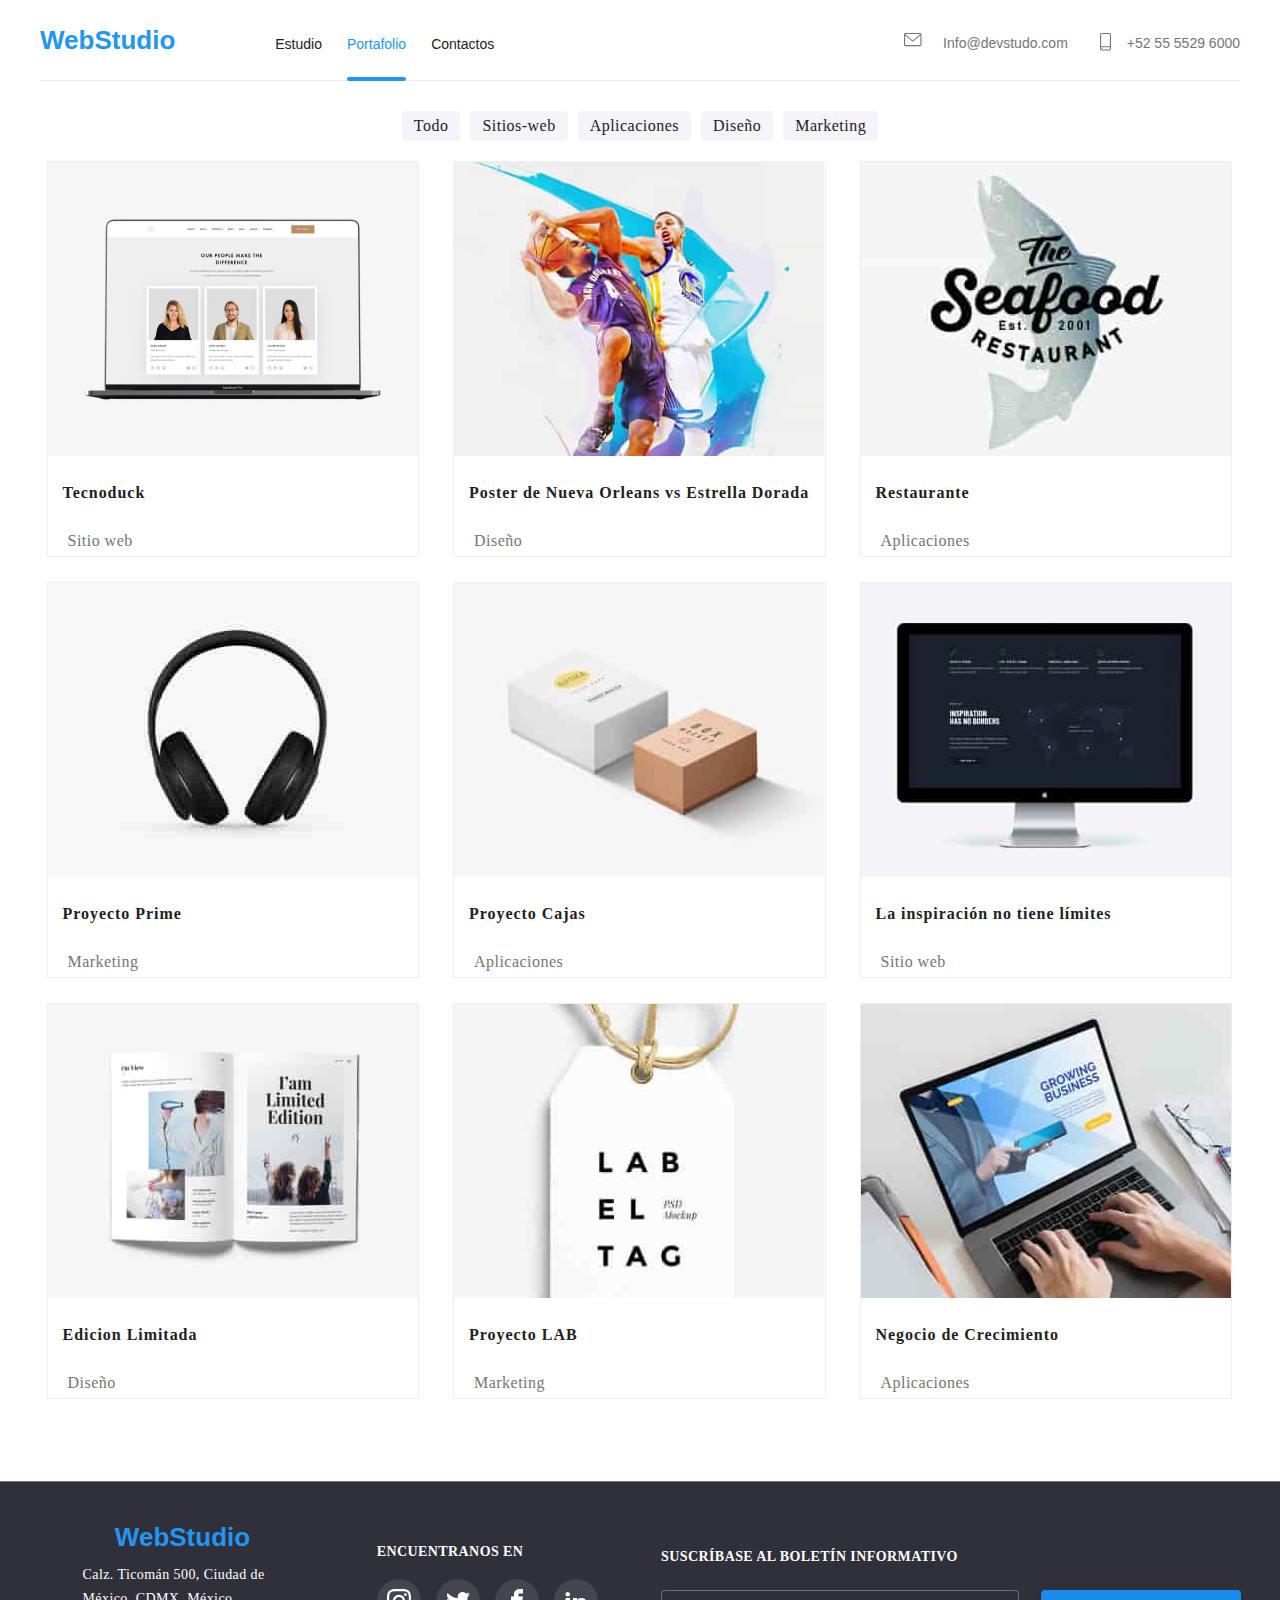
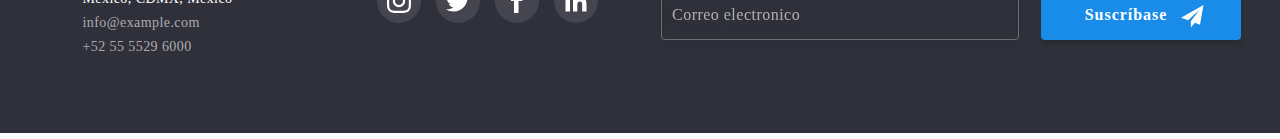
==== Portafolio.html @ 853bb9f4 "Bem- D" ====
<!DOCTYPE html>
<html lang="en">

<head>
    <meta charset="UTF-8">
    <meta http-equiv="X-UA-Compatible" content="IE=edge">
    <title>Luis Nava's project.💤</title>
    <meta name="viewport" content="width=device-width, initial-scale=1.0">

    <!-- APARTIR DE AQUI VAN LOS LINKS DE ENLACE  -->

    <link rel="icon" type="image/png" href="./images/Logo.jpg">
    <link rel="stylesheet" href="./css/style.css">
    <link rel="stylesheet" href="./css/style2.css">
    <link rel="stylesheet" href="./css/style3.css">
    <link rel="import" href="./index.html">
    <link rel="stylesheet" href="./https://cdn.jsdelivr.net/npm/modern-normalize@1.1.0/modern-normalize.min.css">

</head>

<body>

                    <!-- ENCABEZADO -->

<header>

                    <!-- LINK WEBSTUDIO -->

    <section class="Hero">

        <div class="Hero__Header-Container">

            <nav class="Hero__Nav-container">

                <a class="Hero__Web-Studio" href="#">
                    WebStudio
                </a>

                <!-- ENCABEZADO DE LAS LISTAS -->

                <ul class="Hero__list-nav">

                    <li>

                        <a class="Hero__Estudio-2" href="./index.html" rel="noreferrer noopener">
                            Estudio
                        </a>

                    </li>

                    <li>

                        <a class="Hero__Portafolio-2" href="./Portafolio.html" rel="noreferrer noopener">
                            Portafolio
                        </a>

                    </li>

                    <!-- LINK CONTACTOS -->

                    <li>

                        <a class="Hero__Contactos" href="¿?" rel="noreferrer noopener">
                            Contactos
                        </a>

                    </li>

                </ul>

            </nav>

            <ul class="Hero__contacts-nav">
            <li class="Hero__mail-icon">
                <div class="Hero__mail-container">
                <a class="Hero__mail1" href="mailto:Info@devstudo.com">
                    <svg class="Hero__icon">
                    <use href="./images/IMAGES-PAGE-1/svg-page/all-svg.svg#correo"></use>
                    </svg>
                    Info@devstudo.com
                </a>
                </div>
            </li>
            <li class="Hero__telf-icon">
                <div class="Hero__telf-container">
                <a class="Hero__telf" href="tel:+525555296000">
                    <svg class="Hero__icon">
                    <use href="./images/IMAGES-PAGE-1/svg-page/all-svg.svg#telefono"></use>
                    </svg>
                    +52 55 5529 6000
                </a>
                </div>
            </li>
            </ul>

        </div>

    </section>

</header>
    
        <!-- FUNCION DE Buttons__botonES EN LA PAG  -->
            
<main>

    <section class="contenedor-all-main">

        <section class="Buttons">

        <div class="container">

                <ul>

                    <li class="Buttons__boton">
        
                    <button type="button">Todo</button>
        
                    </li>
            
                    <li class="Buttons__boton">
        
                    <button type="button">Sitios-web</button>
        
                    </li>
        
                    <li class="Buttons__boton">
        
                    <button type="button">Aplicaciones</button>
        
                    </li>
        
                    <li class="Buttons__boton">  
        
                    <button type="button">Diseño</button>
        
                    </li>
        
                    <li class="Buttons__boton">
        
                    <button type="button">Marketing</button>

                    </li>

                </ul>

        </div>
            
        </section>

            <!-- IMAGENES CON SU TITULO Y DESCRIPCION -->

        <section class="Cards">

            <div class="contenedor">

                <ul class="Cards__img-2">

                    <li>
                <div class="Cards__overlay">
                    
                    <img src="./images/IMAGES-PAGE-2/pantalla1.jpg" alt="Preparación de nuestro sitio web" width="370" height="294">
                    
                    <p class="Cards__overlay-txt">
                        Tecnoduck es una plataforma de distribución de coronavirus de última generación. Las compañías usan esta plataforma para el espionaje digital y los ataques a los servidores seguros de la competencia.
                    </p>
                </div>


                    </li>

                    <li>

            <div class="Cards__texto-imagen">

                    <h2>Tecnoduck</h2>

                    <p>Sitio web</p>

            </div>

                    </li>

                </ul>

            </div>

            <div class="contenedor">

                <ul class="Cards__img-2">

                    <li>
                
                <div class="Cards__overlay">
                    
                    <img src="images/IMAGES-PAGE-2/pantalla2.jpg" alt="Poster N.O" width="370" height="294">
                            
                    <p class="Cards__overlay-txt">
                        Tecnoduck es una plataforma de distribución de coronavirus de última generación. Las compañías usan esta plataforma para el espionaje digital y los ataques a los servidores seguros de la competencia.
                    </p>

                    </div>

                    </li>

                    <li>

            <div class="Cards__texto-imagen">

                    <h2>Poster de Nueva Orleans vs Estrella Dorada</h2>

                    <p>Diseño</p>

            </div>

                    </li>

                </ul>

            </div>

            <div class="contenedor">
                
                <ul class="Cards__img-2">

                    <li>

                <div class="Cards__overlay">
                    
                    <img src="images/IMAGES-PAGE-2/pantalla3.jpg" alt="Restaurante" width="370" height="294">
                            
                    <p class="Cards__overlay-txt">
                        Tecnoduck es una plataforma de distribución de coronavirus de última generación. Las compañías usan esta plataforma para el espionaje digital y los ataques a los servidores seguros de la competencia.
                    </p>

                    </div>

                    </li>

                    <li>

            <div class="Cards__texto-imagen">

                    <h2>Restaurante</h2>

                    <p>Aplicaciones</p>

            </div>

                    </li>

                </ul>

            </div>

            <div class="contenedor">

                <ul class="Cards__img-2">

                    <li>

                <div class="Cards__overlay">
                    
                    <img src="images/IMAGES-PAGE-2/pantalla4.jpg" alt="Proyecto Prime" width="370" height="294">

                            
                    <p class="Cards__overlay-txt">
                        Tecnoduck es una plataforma de distribución de coronavirus de última generación. Las compañías usan esta plataforma para el espionaje digital y los ataques a los servidores seguros de la competencia.
                    </p>

                    </div>

                    </li>

                    <li>

            <div class="Cards__texto-imagen">

                    <h2 class="ProyectPrime">Proyecto Prime</h2>

                    <p class="Marketing-Text">Marketing</p>

            </div>

                    </li>

                </ul>

            </div>

            <div class="contenedor">

                <ul class="Cards__img-2">

                    <li>

                <div class="Cards__overlay">
                    
                    <img src="images/IMAGES-PAGE-2/pantalla5.jpg" alt="Proyecto Cajas" width="370" height="294">

                            
                    <p class="Cards__overlay-txt">
                        Tecnoduck es una plataforma de distribución de coronavirus de última generación. Las compañías usan esta plataforma para el espionaje digital y los ataques a los servidores seguros de la competencia.
                    </p>

                    </div>

                    </li>

                    <li>

            <div class="Cards__texto-imagen">

                    <h2 class="ProyectoCajas">Proyecto Cajas</h2>

                    <p class="Apps-text2">Aplicaciones</p>

            </div>

                    </li>

                </ul>

            </div>

            <div class="contenedor">

                <ul class="Cards__img-2">

                    <li>

                <div class="Cards__overlay">
                    
                    <img src="images/IMAGES-PAGE-2/pantalla6.jpg" alt="La inspiración no tiene límites" width="370" height="294">

                            
                    <p class="Cards__overlay-txt">
                        Tecnoduck es una plataforma de distribución de coronavirus de última generación. Las compañías usan esta plataforma para el espionaje digital y los ataques a los servidores seguros de la competencia.
                    </p>

                    </div>

                    </li>

                    <li>

            <div class="Cards__texto-imagen">

                    <h2 class="inspi-text">La inspiración no tiene límites</h2>

                    <p class="Sitios-Text">Sitio web</p>

            </div>
                    </li>

                </ul>

            </div>

            <div class="contenedor">
                <ul class="Cards__img-2">
                    <li>
                        <div class="Cards__overlay">
                            <img src="images/IMAGES-PAGE-2/pantalla7.jpg" alt="Edicion Limitada" width="370" height="294">
                            <p class="Cards__overlay-txt">
                                Tecnoduck es una plataforma de distribución de coronavirus de última generación. Las compañías usan esta plataforma para el espionaje digital y los ataques a los servidores seguros de la competencia.
                            </p>
                        </div>
                        <div class="Cards__texto-imagen">
                            <h2 class="EdicionLi">Edicion Limitada</h2>
                            <p class="Diseño-Text">Diseño</p>
                        </div>
                    </li>
                </ul>
            </div>

            <div class="contenedor">
                <ul class="Cards__img-2">
                  <li>
                    <div class="Cards__overlay">
                      <img src="images/IMAGES-PAGE-2/pantalla8.jpg" alt="Proyecto LAB" width="370" height="294">
                      <p class="Cards__overlay-txt">
                        Tecnoduck es una plataforma de distribución de coronavirus de última generación. Las compañías usan esta plataforma para el espionaje digital y los ataques a los servidores seguros de la competencia.
                      </p>
                    </div>
                    <div class="Cards__texto-imagen">
                      <h2>Proyecto LAB</h2>
                      <p>Marketing</p>
                    </div>
                  </li>
                </ul>
            </div>

            <div class="contenedor">
                <ul class="Cards__img-2">
                    <li>
                        <div class="Cards__overlay">
                            <img src="images/IMAGES-PAGE-2/pantalla9.jpg" alt="Proyecto LAB" width="370" height="294">
                            <p class="Cards__overlay-txt">
                                Tecnoduck es una plataforma de distribución de coronavirus de última generación. Las compañías usan esta plataforma para el espionaje digital y los ataques a los servidores seguros de la competencia.
                            </p>
                        </div>
                        <div class="Cards__texto-imagen">
                            <h2>
                                Negocio de Crecimiento
                            </h2>
                            <p>
                                Aplicaciones
                            </p>
                        </div>
                    </li>
                </ul>
            </div>

        </section>
        
    </section>

</main>

            <!-- Inicio del cierre de la pag -->

<footer>

            <!-- Seccion del footer -->

    <section class="TimeOut">
            
        <div class="TimeOut__container">

            <div>

            <ul>

            <!-- LINK DE WEBSTUDIO ABAJO -->

                <li>

                <a class="TimeOut__web-studio" href="#">WebStudio

                </a>

                </li>
            
            </ul>
            
        </div>

            <!-- DIRECCION -->

        <div class="TimeOut__direccion">

            <ul>

                <li>

                <p>Calz. Ticomán 500, Ciudad de
                México, CDMX, México
                </p>

                </li>

            </ul>

        </div>

        <!-- TELEFONO, MAIL Y ID DE ANCLAJE "telefono" -->

        <div class="TimeOut__email">

        <ul>

            <li>

                <a href="mailto:info@example.com" id="correo">info@example.com

                </a>

            </li>
        
        </ul>

        </div>   
        
        <div class="TimeOut__telefono">

            <ul>

                <li>

                <a href="tel+525555296000" id="telefono">+52 55 5529 6000

                </a>

                </li>

            </ul>

        </div>

        </div>

                <!-- REDES SOCIALES -->

    <section class="TimeOut__ubi">

        <div>

                <h4 class="TimeOut__encuentranosEn">
                    Encuentranos en
                </h4>

        <div class="TimeOut__svg-container-footer">

            <ul class="TimeOut__social-icons">

                <a href="#">

                <li class="TimeOut__back_itemFooter">

                <svg class="TimeOut__icono_item">

                <use href="./images/IMAGES-PAGE-1/svg-page/all-svg.svg#instagram">

                </use>

                </svg>

                </li>

                </a>

                <a href="#">
                        
                <li class="TimeOut__back_itemFooter">

                <svg class="TimeOut__icono_item">

                <use href="./images/IMAGES-PAGE-1/svg-page/all-svg.svg#twitter">

                </use>

                </svg>

                </li>

                </a>

                <a href="#">

                <li class="TimeOut__back_itemFooter">

                <svg class="TimeOut__icono_item">

                <use href="./images/IMAGES-PAGE-1/svg-page/all-svg.svg#facebook">

                </use>

                </svg>

                </li>

                </a>

                <a href="#">

                <li class="TimeOut__back_itemFooter">

                <svg class="TimeOut__icono_item">

                <use href="./images/IMAGES-PAGE-1/svg-page/all-svg.svg#linkedin">

                </use>

                </svg>

                </li>

                </a>

            </ul>

            </div>

        </div>

    </section>

    <div class="TimeOut__modal">

        <form name="nick-form-Footer" autocomplete="off" action="">

        <label class="TimeOut__modal_label" for="E-mail-footer">SUSCRÍBASE al boletín informativo</label>

        <input class="TimeOut__modal_ForInput" type="email" id="E-mail-footer" name="email" placeholder="Correo electronico" required>

        <input class="TimeOut__submit" type="submit" value="Suscríbase">


        <svg class="TimeOut__modal_SubSvg">

        <use href="./images/IMAGES-PAGE-1/svg-page/all-svg.svg#check-sub">

        </use>

        </svg>

        </form>

    </div>

    </section>

</footer>

</body>
</html>
---- css/style.css ----
* {
    text-decoration: none;
    list-style: none;
    box-sizing: border-box;
}

body {
    overflow-x: hidden;
    margin: 0;
    padding: 0;
}

/* seccion header */
header {
    margin: 0 auto;
    width: 1200px;
    max-width: 1600px;
    border-bottom: 1px solid #ECECEC;
}

.Hero__Header-Container {
    display: flex;
    justify-content: space-between;
    align-items: center;
    width: 100%;
    margin: auto;
    height: 80px;
}

.Hero__Nav-container {
    display: flex;
    gap: 100px;
    align-items: center;
    height: 100%;
}

.Hero__list-nav {
    display: flex;
    gap: 25px;
    margin-top: 10px;
}

.Hero__Web-Studio {
    font-family: 'Raleway', sans-serif;
    font-weight: 700;
    font-size: 26px;
    letter-spacing: 3%;
    text-align: center;
    text-decoration: none;
    color: #2196F3;
}

.Hero__Estudio {
    display: flex;
    font-family: 'Roboto', sans-serif;
    font-size: 14px;
    font-weight: 500;
    line-height: 1.14px;
    letter-spacing: 16%;
    color: #2196F3;
    position: relative;
}

.Hero__Estudio:hover {
    color: #2196F3;
}

.Hero__Estudio:focus {
    color: #2196F3;
}

.Hero__Estudio::after {
    content: "";
    position: absolute;
    top: 33px;
    left: 0;
    width: 100%;
    height: 4px;
    background-color: #2196F3;
    border-radius: 5px;
}

.Hero__Portafolio,
.Hero__Contactos {
    display: flex;
    font-family: 'Roboto', sans-serif;
    font-size: 14px;
    font-weight: 500;
    line-height: 1.14px;
    letter-spacing: 16%;
    color: #212121;
}

.Hero__Estudio:hover,
.Hero__Portafolio:hover,
.Hero__Contactos:hover {
    color: #2196F3;
}

.Hero__Estudio:focus,
.Hero__Portafolio:focus,
.Hero__Contactos:focus {
    color: #2196F3;
}

.Hero__contacts-nav {
    margin-left: auto;
    display: flex;
    gap: 20px;
    align-items: center;
}

.Hero__mail1,
.Hero__telf {
    font-family: 'Roboto', sans-serif;
    font-size: 14px;
    font-weight: 500;
    line-height: 1.14px;
    letter-spacing: 16%;
    text-align: left;
    color: #757575;
}

.Hero__telf-container {
    display: flex;
    align-items: center;
}

.Hero__mail-container {
    display: flex;
    align-items: center;
}

.Hero__icon {
    width: 35px;
    height: 35px;
    stroke-width: 0;
    stroke: currentColor;
    align-self: flex-start;
    margin-bottom: -20px;
    fill: #757575;
}

.Hero__mail-icon:hover svg.Hero__icon use,
.Hero__mail-icon:focus svg.Hero__icon use,
.Hero__telf-icon:hover svg.Hero__icon use,
.Hero__telf-icon:focus svg.Hero__icon use {
    fill: #2196F3;
    color: #2196F3;
    text-decoration: none;
}

.Hero__mail-container:hover .Hero__icon,
.Hero__mail-container:hover .Hero__mail1 {
    color: #2196F3;
}

.Hero__telf-container:hover .Hero__icon,
.Hero__telf-container:hover .Hero__telf {
    color: #2196F3;
}

.Hero__mail-container:focus .Hero__icon,
.Hero__mail-container:focus .Hero__mail1 {
    color: #2196F3;
}

.Hero__telf-container:focus .Hero__icon,
.Hero__telf-container:focus .Hero__telf {
    color: #2196F3;
}

.Hero__mail1:hover .Hero__icon,
.Hero__mail1:focus .Hero__icon,
.Hero__telf:hover .Hero__icon,
.Hero__telf:focus .Hero__icon {
    fill: #2196F3;
    color: #2196F3;
    text-decoration: none;
}

.Hero__mail1:hover,
.Hero__mail1:focus,
.Hero__telf:hover,
.Hero__telf:focus {
    color: #2196F3;
}

.Hero__mail1:hover,
.Hero__mail1:focus,
.Hero__telf:hover,
.Hero__telf:focus {
    color: #2196F3;
}

.Hero__mail1:active .Hero__icon use,
.Hero__telf:active .Hero__icon use {
    fill: #2196F3;
    color: #2196F3;
}

.Hero__mail1:active,
.Hero__telf:active {
    color: #2196F3;
}

.Hero__mail-container:active .Hero__icon,
.Hero__mail-container:active .Hero__mail1 {
    color: #2196F3;
}

.Hero__telf-container:active .Hero__icon,
.Hero__telf-container:active .Hero__telf {
    color: #2196F3;
}

/* seccion de main */

/* background e img + txt*/

.Solutions .Solutions__container {
    background-color: #2F303A;
    background-image: url(./image/Imagen\ \(10\).jpg);
    background-repeat: no-repeat;
    background-position: center;
    background-size: cover;
    display: flex;
    flex-direction: column;
    justify-content: center;
    align-items: center;
    margin: auto;
    max-width: 1600px;
    height: 600px;
}

.Solutions .Solutions__container .Solutions__title {
    font-family: 'Roboto';
    font-style: normal;
    font-weight: 900;
    font-size: 44px;
    line-height: 60px;
    text-align: center;
    letter-spacing: 0.06em;
    text-transform: uppercase;
    color: #FFFFFF;

}

.Solutions .Solutions__container .abrir {
    background-color: #2196F3;
    color: #FFFFFF;
    font-weight: 700;
    font-size: 16px;
    cursor: pointer;
    width: 261px;
    height: 50px;
    border: none;
    box-shadow: 0 4px 4px rgba(0, 0, 0, 0.25);
    border-radius: 5px;
    margin-top: 20px;
}

/* Ventana Modal */


.modal__close {
    width: 30px;
    height: 30px;
    position: relative;
    bottom: 25px;
    left: 25px;
    float: right;
    font-size: 28px;
    font-weight: bold;
    cursor: pointer;
    background: transparent;
    border: 1px solid rgba(0, 0, 0, 0.1);
    border-radius: 50%;
    display: flex;
    justify-content: center;
    align-items: center;

}

.modal__close span {
    position: relative;
    top: 1px;
    left: 0;
}

.modal__close:hover,
.modal__close:focus {
    color: #2196F3;
    text-decoration: none;
    cursor: pointer;

}

.backdrop.is-hidden {
    visibility: hidden;
    opacity: 0;
    pointer-events: none;

}

.backdrop {
    position: fixed;
    top: 0;
    left: 0;
    width: 100%;
    height: 100%;
    background-color: rgba(0, 0, 0, 0.5);
    opacity: 1;
    visibility: visible;
    transition: opacity 250ms cubic-bezier(0.4, 0, 0.2, 1), visibility 250ms cubic-bezier(0.4, 0, 0.2, 1);
    z-index: 1;

}

.modal {
    position: relative;
    bottom: 80px;
    background-color: #FFFFFF;
    margin: 10% auto;
    padding: 40px;
    border: 1px solid #1e47ff38;
    width: 528px;
    height: 581px;

}

/* Contenido modal */

.modal__header {
    width: 448px;
    height: 23px;
    font-family: 'Roboto';
    font-style: normal;
    font-weight: 700;
    font-size: 20px;
    line-height: 23px;
    text-align: center;
    letter-spacing: 0.03em;
    color: #212121;
}

/* Nombre - telf - mail - check */

.modal__item_Firts {
    position: relative;
    top: 15px;
}

.modal__label {
    font-family: 'Roboto';
    font-style: normal;
    font-weight: 400;
    font-size: 12px;
    line-height: 14px;
    letter-spacing: 0.01em;
    color: #757575;
    position: relative;
    top: 10px;

}

.modal__input {
    width: 100%;
    height: 40px;
    display: block;
    border: 1px solid rgba(33, 33, 33, 0.2);
    border-radius: 4px;
    margin-top: 10px;
    padding-left: 45px;
}

.modal__input:hover,
.modal__input:focus {
    border-color: #2196F3;
}

.modal__input:hover+svg use,
.modal__input:focus+svg use {
    fill: #2196F3;
}

.modal__icon_People {
    width: 44px;
    height: 44px;
    position: relative;
    bottom: 33px;
    left: 10px;
}


.modal__item_Second {
    position: relative;
    bottom: 30px;
}

.modal__icon_Telf {
    width: 44px;
    height: 44px;
    position: relative;
    bottom: 30px;
    left: 10px;

}


.modal__item_Third {
    position: relative;
    bottom: 75px;
}

.modal__icon_Mail {
    width: 44px;
    height: 44px;
    position: relative;
    bottom: 32px;
    left: 10px;

}


.modal__item_Forth {
    position: relative;
    bottom: 125px;
}

.modal__label_Coment {
    font-family: 'Roboto';
    font-style: normal;
    font-weight: 400;
    font-size: 12px;
    line-height: 14px;
    letter-spacing: 0.01em;
    color: #757575;
    position: relative;
    top: 10px;

}

.modal__textarea {
    width: 100%;
    height: 96px;
    display: block;
    border: 1px solid rgba(163, 63, 63, 0.2);
    border-radius: 4px;
    margin-top: 10px;
    padding: 15px;
    resize: none;
}

textarea:hover,
textarea:focus {
    border-color: #2196F3;

}

::-webkit-input-placeholder {

    font-family: 'Roboto';
    font-style: normal;
    font-weight: 400;
    font-size: 12px;
    line-height: 14px;
    letter-spacing: 0.01em;
    color: rgba(117, 117, 117, 0.5);
}


.modal__item_Fifth {
    position: relative;
    bottom: 115px;
}

.modal__Check_Coment{
    font-family: 'Roboto';
    font-style: normal;
    font-weight: 400;
    font-size: 14px;
    line-height: 24px;
    letter-spacing: 0.03em;
    color: #757575;
    display: flex;
    width: 400.62px;
    height: 24px;
    position: relative;
    left: 50px;

}

.modal__checkbox{
    width: 16px;
    height: 15px;
    position: relative;
    top: 25px;
    left: 25px;
    background-color: #FFFFFF;
    border-radius: 0.05em;
    overflow: hidden;

    position: relative;
    top: -16px;
    width: 15px;
    height: 16px;

}

.modal__item_Sixth input {
    font-family: 'Roboto';
    font-style: normal;
    font-weight: 700;
    font-size: 16px;
    line-height: 30px;
    letter-spacing: 0.06em;
    color: #FFFFFF;

    display: flex;
    justify-content: center;

    width: 200px;
    height: 50px;
    color: #FFFFFF;
    background: #188CE8;
    box-shadow: 0px 4px 4px rgba(0, 0, 0, 0.15);
    border-radius: 4px;
    border: none;

    position: relative;
    bottom: 105px;
    left: 25%;
}



/* beneficios + img */


.Beneficios .beneficios__container .beneficios__txt {
    width: 1200px;
    margin: auto;
    display: flex;
    margin-top: 10px;
}

.Beneficios .beneficios__container {
    width: 1200px;
    margin: auto;
    display: flex;
    margin-top: 100px;
    flex-wrap: wrap;
}

.Beneficios .beneficios__container .beneficios__txt_Firts {
    width: 270px;
    vertical-align: top;
    margin-right: 30px;
    margin-bottom: 30px;
    margin-top: 15px;
}

.beneficios__txt_Firts h2 {
    font-family: 'Roboto', sans-serif;
    font-weight: 400px;
    font-size: 14px;
    line-height: 24px;
    letter-spacing: 3%;
}

.beneficios__txt_Firts p {
    font-family: 'Roboto', sans-serif;
    font-weight: 400px;
    font-size: 14px;
    line-height: 24px;
    letter-spacing: 3%;
    color: #757575;
    ;
}

.beneficios__svg-container {
    display: flex;
    align-items: center;
    justify-content: center;
    background: #F5F4FA;
    border-radius: 4px;
    width: 270px;
    height: 75%;
    margin-right: 30px;
    margin-bottom: 30px;
    margin-top: 15px;
}

.beneficios__svg-container:hover {
    border: 1px solid #2196F3;
}


/* Dedicacion */

.Dedication {
    overflow: hidden;
}

.Dedication .container {
    text-align: center;
    width: 100%;
    margin: 0 auto;
}

.container .Dedication__title h2 {
    font-family: 'Roboto';
    font-style: normal;
    font-weight: 700;
    font-size: 36px;
    line-height: 42px;
    text-align: center;
    letter-spacing: 0.03em;

    color: #212121;
}

.container ul {
    display: flex;
    flex-wrap: nowrap;
    justify-content: center;
}

.container .Dedication__item {
    margin: 15px;
    width: 373px;
    height: 323px;
    margin-top: 80px;
}

.Dedication__list .dedication__text {
    background-color: rgba(47, 48, 58, 0.8);
    width: 373px;
    height: 70px;
    display: flex;
    align-items: center;
    justify-content: center;
    position: relative;
    bottom: 73px;

    font-family: 'Roboto';
    font-style: normal;
    font-weight: 700;
    font-size: 14px;
    line-height: 16px;
    text-align: center;        letter-spacing: 0.03em;
    text-transform: uppercase;
    color: #FFFFFF;

}



/* Our Team */

.Team {
    display: flex;
    justify-content: center;
    width: 100%;
}

.Team .container {
    text-align: center;
    margin-top: 80px;
    background-color: #F5F4FA;
    width: 1600px;
}

.Team .container .team__title_ourT h2 {
    font-family: 'Roboto';
    font-style: normal;
    font-weight: 700;
    font-size: 36px;
    line-height: 42px;
    text-align: center;
    letter-spacing: 0.03em;
    padding-top: 20px;
    color: #212121;
    margin-top: 20px;
}

.Team .container .team__item {
    display: flex;
    border: 0.1px solid #ccc;
    margin: 11px;
    box-shadow: 0px 1px 3px;
    margin-top: 40px;
}

.Team .container .team__item .team__name {
    font-family: 'Roboto';
    font-style: normal;
    font-weight: 500;
    font-size: 16px;
    line-height: 19px;
    color: #212121;
    margin-top: 25px;
}

.Team .container .team__item .team__role {
    font-family: 'Roboto';
    font-style: normal;
    font-weight: 400;
    font-size: 16px;
    line-height: 19px;
    letter-spacing: 0.03em;
    color: #757575;
    margin-top: 15px;
}

.Team .container .team__item img {
    margin-bottom: 5px;
}

.Team .team__social {
    border-radius: 100%;
    display: inline-flex;
    justify-content: center;
    align-items: center;
    padding: 15px;
    margin: auto;
    margin-top: 15px;
    margin-left: 5px;

}

.icono-item {

    display: inline-block;
    width: 44px;
    height: 44px;
    stroke-width: 0;
    stroke: currentColor;
    fill: #AFB1B8;
    align-self: center;
    margin-top: 8px;

}

.team__social ul .team__social-item:hover .icono-item {
    fill: #FFFFFF
}

.team__social ul .team__social-item:focus .icono-item {
    fill: #FFFFFF
}

.team__social .team__social-item {

    border-radius: 100%;
    width: 44px;
    height: 44px;
    margin: 5px;
    margin-left: 5px;

}

.team__social .team__social-item:hover {
    background-color: #2196F3;
}

.team__social .team__social-item svg {
    margin-top: 10px;
    margin-left: -1px;
}

/* Clientes */

.customers {
    width: 1200px;
    height: 400px;
    display: flex;
    justify-content: center;
    align-items: center;
}

.customers .customers__container .customers__texto {
    width: 100%;
    height: 162px;
    margin-top: 70px;
}

.customers .customers__container .customers__texto .customers__title h2 {
    font-family: 'Roboto';
    font-style: normal;
    font-weight: 700;
    font-size: 36px;
    line-height: 42px;
    text-align: center;
    letter-spacing: 0.03em;
    color: #212121;
}

.customers .customers__container .customers__fondo_Svg {
    width: 1200px;
    margin-top: -70px;
}

.customers .customers__container .customers__container_Svg .customers__fondo_Svg {

    box-sizing: border-box;
    width: 170px;
    height: 81px;
    border: 1px solid #AFB1B8;
    border-radius: 4px;
    margin-left: 30px;
}

.customers .customers__container .customers__container_Svg .customers__fondo_Svg:hover {

    box-sizing: border-box;
    width: 170px;
    height: 81px;
    border: 1px solid #2196F3;
    border-radius: 4px;

}

.customers .customers__container .customers__container_Svg {

    width: 100%;
    display: flex;
    align-items: center;
    justify-content: center;
    margin-left: -20px;

}

.customers__icn {
    stroke-width: 0;
    stroke: currentColor;
    fill: #AFB1B8;
}

.customers__icn:hover {
    fill: #2196F3
}

.icono-item:hover {
    fill: #FFFFFF;

}

/* Footer seccion final */

.TimeOut {

    background-color: #2F303A;
    width: 100%;
    max-width: 1600px;
    height: 252px;
    display: flex;
    flex-direction: column;
    justify-content: space-between;
    align-items: center;
    margin-top: 0 auto;
    border-top: 1px solid #757575;

}

.TimeOut .TimeOut__container {
    position: relative;
    top: 50px;
    display: flex;
    flex-direction: column;
    align-items: center;
    margin-left: -950px;
    width: 100%;
}

.TimeOut .TimeOut__container .TimeOut__web-studio {
    font-family: 'Raleway', sans-serif;
    font-weight: 700;
    font-size: 26px;
    letter-spacing: 3%;
    text-align: center;        text-decoration: none;
    color: #2196F3;

    position: relative;
    bottom: 10px;

}

.TimeOut ul li {
    display: flex;
    align-items: center;
    margin-left: 35px;
}

.TimeOut__direccion p {
    font-family: 'Roboto';
    font-style: normal;
    font-weight: 400;
    font-size: 14px;
    line-height: 24px;
    letter-spacing: 0.03em;
    color: #FFFFFF;
    width: 200px;
}

.TimeOut__email a,
.TimeOut__telefono a {
    font-family: 'Roboto';
    font-style: normal;
    font-weight: 400;
    font-size: 14px;
    line-height: 24px;
    letter-spacing: 0.03em;
    color: rgba(255, 255, 255, 0.6);
    width: 200px;
}

.TimeOut__direccion p:hover,
.TimeOut__email a:hover,
.TimeOut__telefono a:hover {
    color: #2196F3;
}

.TimeOut__direccion p:focus,
.TimeOut__email a:focus,
.TimeOut__telefono a:focus {
    color: #2196F3;
}

.TimeOut .TimeOut__ubi {
    display: flex;
    align-items: center;
    position: relative;
    top: 130px;
}

.TimeOut .TimeOut__ubi .TimeOut__encuentranosEn {
    font-family: 'Roboto';
    font-style: normal;
    font-weight: 700;
    font-size: 14px;
    line-height: 16px;
    letter-spacing: 0.03em;
    text-transform: uppercase;
    color: #FFFFFF;
    float: right;
    margin-right: 380px;
    margin-top: -195px;
}

.TimeOut__ubi .TimeOut__svg-container-footer {
    width: 306px;
    height: 80px;
    margin-top: -160px;
    margin-left: -70px;

}

.TimeOut__social-icons {
    list-style: none;
    display: flex;
    justify-content: center;
    margin: 0;
    padding: 0;
}


.TimeOut__social-icons li {
    margin-right: -20px;
}

.TimeOut__back_itemFooter {
    border-radius: 50%;
    display: flex;
    height: 44px;
    padding: 5px;
    width: 44px;
    background: rgba(255, 255, 255, 0.1);
}

.TimeOut__back_itemFooter:hover {
    background-color: #2196F3;
}

.TimeOut__icono_item {

    display: inline-block;
    position: relative;
    left: 5px;
    width: 24px;
    height: 24px;
    stroke-width: 0;
    stroke: currentColor;
    fill: #ffffff;
    align-self: center;

}

.TimeOut__modal {
    display: flex;
    flex-direction: column;
    position: relative;
    bottom: 100px;
    left: 300px;
    top: -60px;
}

.TimeOut__modal_label{
    font-family: 'Roboto';
        font-style: normal;
        font-weight: 700;
        font-size: 14px;
        line-height: 16px;
        letter-spacing: 0.03em;
        text-transform: uppercase;
        color: #FFFFFF;
    
        display: flex;
        flex-direction: column;
    
        position: relative;
        right: 100px;
}

.TimeOut__modal_ForInput {
    width: 358px;
    height: 50px;
    border: 1px solid rgba(255, 255, 255, 0.3);
    filter: drop-shadow(0px 4px 4px rgba(0, 0, 0, 0.15));
    border-radius: 4px;
    margin-top: 25px;
    padding-left: 10px;
    background-color: #ffffff00;

    position: relative;
    right: 100px;

}


.TimeOut__modal_ForInput::placeholder {
    font-family: 'Roboto';
    font-style: normal;
    font-weight: 400;
    font-size: 16px;
    line-height: 20px;
    display: flex;
    align-items: center;
    letter-spacing: 0.03em;
    color: rgba(255, 255, 255, 0.6);

}

.TimeOut__modal .TimeOut__submit {
    font-family: 'Roboto';
    font-style: normal;
    font-weight: 700;
    font-size: 16px;
    line-height: 30px;
    letter-spacing: 0.06em;
    color: #FFFFFF;

    display: flex;
    justify-content: center;


    width: 200px;
    height: 50px;
    color: #FFFFFF;
    background: #188CE8;
    box-shadow: 0px 4px 4px rgba(0, 0, 0, 0.15);
    border-radius: 4px;
    border: none;

    position: relative;
    bottom: 50px;
    left: 280px;

    padding-right: 30px;
}

.TimeOut__modal_SubSvg {
    width: 30px;
    height: 30px;
    position: relative;
    bottom: 85px;
    left: 420px;
}

.TimeOut__modal_ForInput:focus {
    color: #2196F3;
}















.Hero,
.Solutions,
.Beneficios,
.Dedication,
.Team,
.TimeOut{
    padding: 47 0 ;
    margin: 0 auto;
}

.customers {
    padding: 0 auto;
    margin: 0 auto;
}
---- css/style2.css ----
*{
    list-style: none;
    text-decoration: none;
    margin: 0;
    padding: 0;
}

            /* Header P */

.Hero__Portafolio-2{
    display: flex;
    font-family: 'Roboto', sans-serif;
    font-size: 14px;
    font-weight: 500;
    line-height: 1.14px;
    letter-spacing: 16%;
    color: #2196F3;
    position: relative;
}

.Hero__Portafolio-2:hover{
    color: #2196F3 ;
}

.Hero__Portafolio-2:focus{
    color: #2196F3 ;
}

.Hero__Portafolio-2::after {
    content: "";
    position: absolute;
    top: 33px;
    left: 0;
    width: 100%;
    height: 4px;
    background-color: #2196F3;
    border-radius: 5px;
}

.Hero__Estudio-2,
.Contactos-2 {
    display: flex;
    font-family: 'Roboto', sans-serif;
    font-size: 14px;
    font-weight: 500;
    line-height: 1.14px;
    letter-spacing: 16%;
    color: #212121;
}

.Hero__Estudio-2:hover,
.Hero__Portafolio-2:hover,
.Contactos-2:hover {
    color: #2196F3 ;

}

.Hero__Estudio-2:focus,
.Hero__Portafolio-2:focus,
.Contactos-2:focus {
    color: #2196F3 ;
    

}

                /* Buttons__boton */
                
.Buttons .container .Buttons__boton button{
    font-family: 'Roboto';
    font-style: normal;
    font-weight: 500;
    font-size: 16px;
    line-height: 30px;
    text-align: center;
    letter-spacing: 0.03em;
    color: #212121;
    background: #F5F4FA;
    border-radius: 4px;
    margin: 5px;
    cursor: pointer;
    border: 0px;
    margin-top: 30px;
    padding-left: 12px;
    padding-right: 12px;
}

.container .Buttons__boton button:focus{
    background-color: #2196f3;
    color: #FFFFFF;
    box-shadow: 0px 3px 1px rgba(0, 0, 0, 0.1), 0px 1px 2px rgba(0, 0, 0, 0.08), 0px 2px 2px rgba(0, 0, 0, 0.12);

}

.container .Buttons__boton button:hover{
    background-color: #2196f3;
    color: #FFFFFF;
    box-shadow: 0px 3px 1px rgba(0, 0, 0, 0.1), 0px 1px 2px rgba(0, 0, 0, 0.08), 0px 2px 2px rgba(0, 0, 0, 0.12);

}

            /* Card´s */

.Cards .contenedor .Cards__texto-imagen h2{
    font-family: 'Roboto';
    font-style: normal;
    font-weight: 700;
    font-size: 18px;
    line-height: 36px;
    letter-spacing: 0.06em;
    color: #212121;
    text-align: left;
    margin-left: 20px;
    margin-top: 15px;
}

            /* txt-N */

.Cards .contenedor .Cards__texto-imagen h2{
    font-family: 'Roboto';
    font-style: normal;
    font-weight: 700;
    font-size: 16px;
    line-height: 36px;
    letter-spacing: 0.06em;
    color: #212121;
    text-align: left;
    margin-left: 15px;
    margin-top: 15px;
}

            /* txt-D */

.Cards .contenedor .Cards__texto-imagen p{
    font-family: 'Roboto';
    font-style: normal;
    font-weight: 400;
    font-size: 16px;
    line-height: 30px;
    letter-spacing: 0.03em;
    color: #757575;
    text-align: left;
    margin-left: 20px;
    margin-top: 15px;
}

        /* txt Card Over */

.Cards .contenedor .Cards__img-2 .Cards__overlay{
    position: relative;
    overflow: hidden;

}

.Cards .contenedor .Cards__img-2 .Cards__overlay-txt{
    font-family: 'Roboto';
    font-style: normal;
    font-weight: 400;
    font-size: 18px;
    line-height: 28px;
    letter-spacing: 0.03em;
    color: #ffffff;
    background-color: rgba(33, 150, 243, 0.9);


    width: 100%;
    height: 100%;
    position: absolute;
    top: 1px;
    left: 0px;
    padding: 87px 20px;

    display: flex;
    align-items: center;
    transform: translateY(100%);
    transition: transform ease-in 0.25s;

}

.contenedor:hover .Cards__img-2 .Cards__overlay-txt {
    transform: translateY(0%);

}

            /* box card */

.contenedor {
    display: inline-block;
    margin: 15px;
    margin-bottom: 10px;
    vertical-align: top;
    max-width: 100%;
    width: 372.5px;
    height: auto;
    border: 1px solid #EEEEEE;

}

.contenedor:hover{
    display: inline-block;
    margin: 15px;
    margin-bottom: 10px;
    vertical-align: top;
    max-width: 100%;
    width: 372.5px;
    height: auto;
    border: 1px solid #EEEEEE;
    box-shadow: 0px 1px 1px rgba(0, 0, 0, 0.12), 0px 4px 4px rgba(0, 0, 0, 0.06), 1px 4px 6px rgba(0, 0, 0, 0.16);
}

.contenedor-all-main{
    width: 1217px;
    height: 1400px;
    padding: 47 0;
    margin: 0 auto;
}

            /* FOOTER CSS-1 */
---- css/style3.css ----
/* iconos de la card */

.icono-item {
    fill: #AFB1B8;
    height: 20px;
    width: 20px;
    margin-top: -1px;
    margin-left: 7px;
}

.icono-item:hover{
    fill: #FFFFFF;
}

.icono-item:focus {
  fill: #FFFFFF;
}
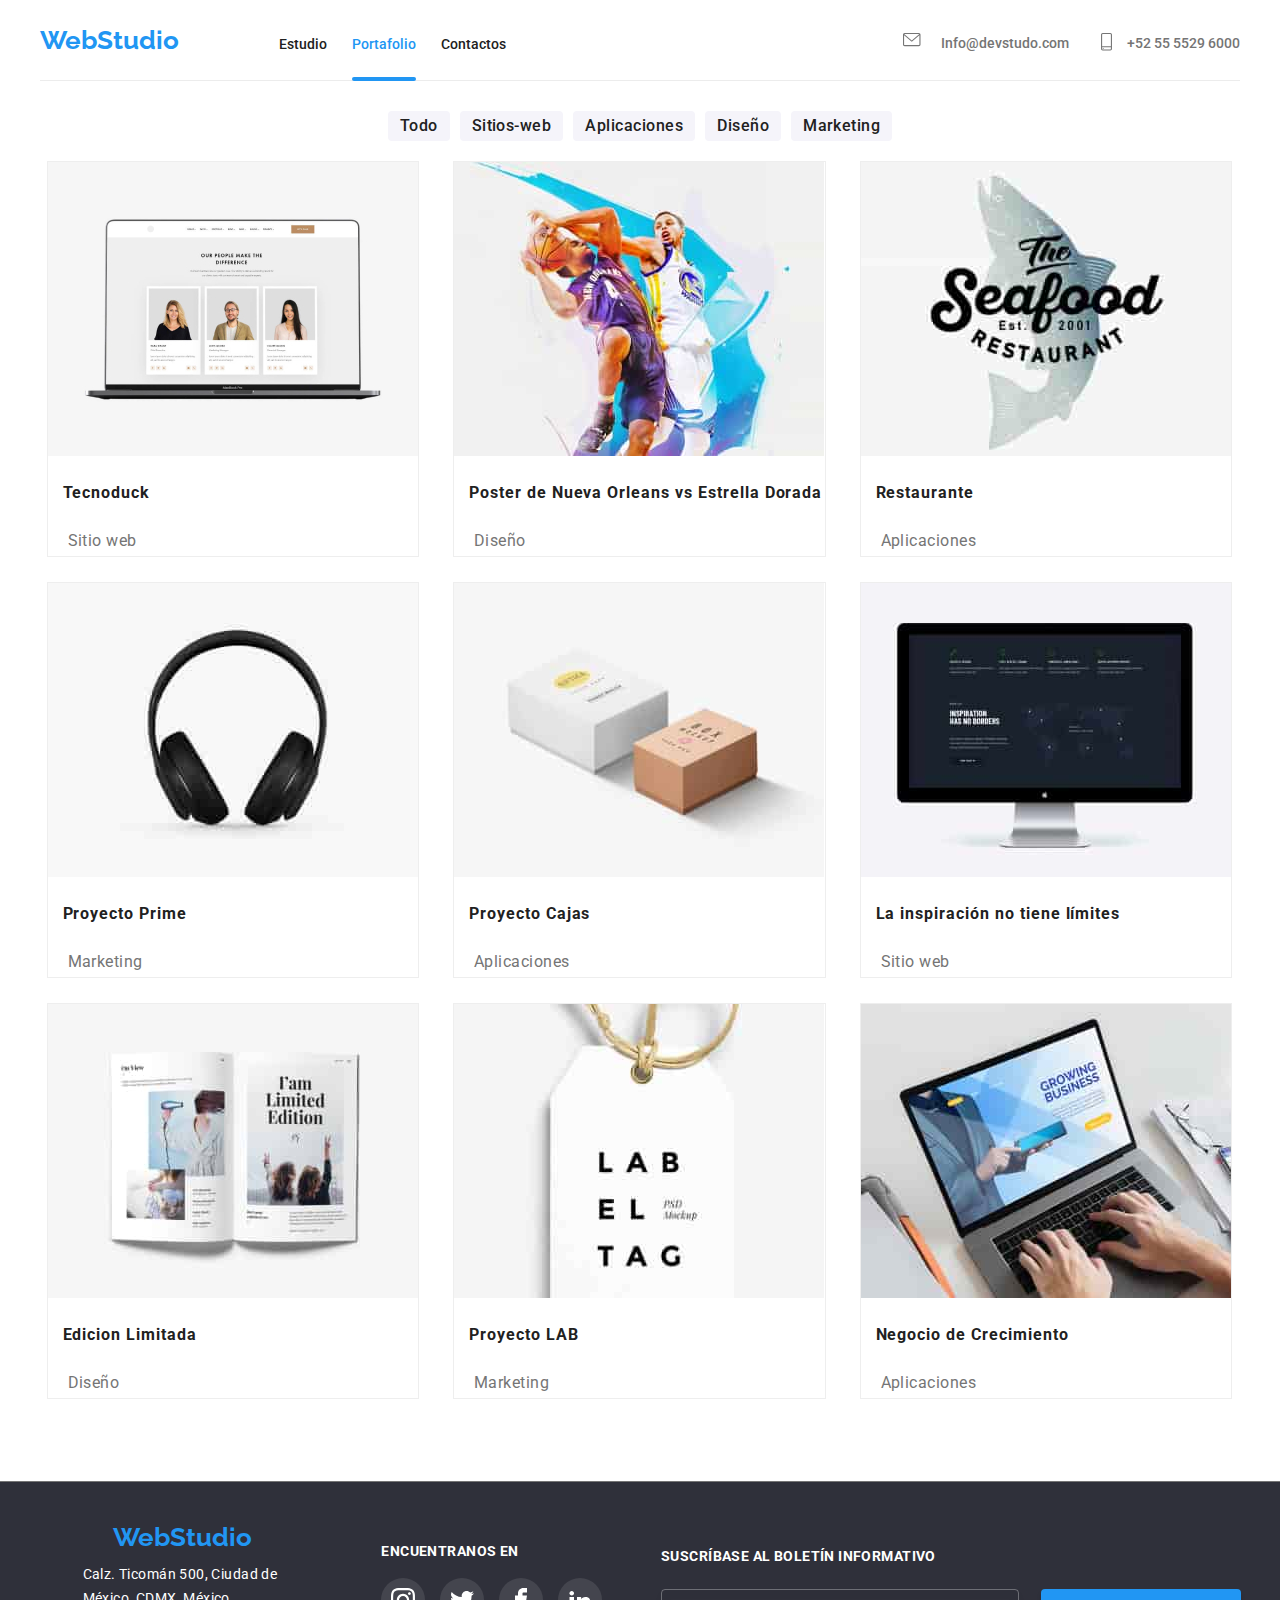
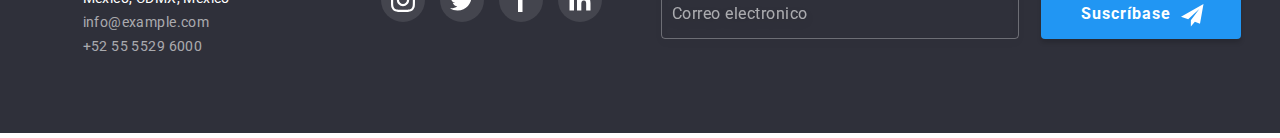
==== commit 5a4e169f: "Done" ====
--- a/Portafolio.html
+++ b/Portafolio.html
@@ -1,21 +1,25 @@
 <!DOCTYPE html>
 <html lang="en">
-
 <head>
-    <meta charset="UTF-8">
-    <meta http-equiv="X-UA-Compatible" content="IE=edge">
+    <meta charset="UTF-8" />
+    <meta http-equiv="X-UA-Compatible" content="IE=edge" />
     <title>Luis Nava's project.💤</title>
-    <meta name="viewport" content="width=device-width, initial-scale=1.0">
+    <meta name="viewport" content="width=device-width, initial-scale=1.0" />
 
     <!-- APARTIR DE AQUI VAN LOS LINKS DE ENLACE  -->
 
-    <link rel="icon" type="image/png" href="./images/Logo.jpg">
-    <link rel="stylesheet" href="./css/style.css">
-    <link rel="stylesheet" href="./css/style2.css">
-    <link rel="stylesheet" href="./css/style3.css">
-    <link rel="import" href="./index.html">
-    <link rel="stylesheet" href="./https://cdn.jsdelivr.net/npm/modern-normalize@1.1.0/modern-normalize.min.css">
-
+    <link rel="icon" type="image/png" href="./images/Logo.jpg" />
+    <link rel="stylesheet" href="./scss/main.scss">
+    <link rel="stylesheet" href="./css/style.css" />
+    <link rel="stylesheet" href="./css/style2.css" />
+    <link rel="stylesheet" href="./css/style3.css" />
+    <link rel="import" href="./Portafolio.html" />
+    <link rel="stylesheet" href="./css/main.min.css" />
+    <link
+    rel="stylesheet"
+    href="./https://cdn.jsdelivr.net/npm/modern-normalize@1.1.0/modern-normalize.min.css"
+    />
+    <script src="https://code.jquery.com/jquery-3.6.0.min.js"></script>
 </head>
 
 <body>
--- a/css/style.css
+++ b/css/style.css
@@ -15,7 +15,7 @@
     margin: 0 auto;
     width: 1200px;
     max-width: 1600px;
-    border-bottom: 1px solid #ECECEC;
+    border-bottom: 1px solid var(--color-cuaternario);
 }
 
 .Hero__Header-Container {
@@ -47,7 +47,8 @@
     letter-spacing: 3%;
     text-align: center;
     text-decoration: none;
-    color: #2196F3;
+    color: var(--color-primario);
+
 }
 
 .Hero__Estudio {
@@ -57,16 +58,13 @@
     font-weight: 500;
     line-height: 1.14px;
     letter-spacing: 16%;
-    color: #2196F3;
-    position: relative;
-}
-
-.Hero__Estudio:hover {
-    color: #2196F3;
-}
-
+    color: var(--color-primario);
+    position: relative;
+}
+
+.Hero__Estudio:hover,
 .Hero__Estudio:focus {
-    color: #2196F3;
+    color: var(--color-primario);
 }
 
 .Hero__Estudio::after {
@@ -76,7 +74,7 @@
     left: 0;
     width: 100%;
     height: 4px;
-    background-color: #2196F3;
+    background-color: var(--color-primario);
     border-radius: 5px;
 }
 
@@ -88,19 +86,16 @@
     font-weight: 500;
     line-height: 1.14px;
     letter-spacing: 16%;
-    color: #212121;
+    color: var(--color-secundario);
 }
 
 .Hero__Estudio:hover,
 .Hero__Portafolio:hover,
-.Hero__Contactos:hover {
-    color: #2196F3;
-}
-
+.Hero__Contactos:hover,
 .Hero__Estudio:focus,
 .Hero__Portafolio:focus,
 .Hero__Contactos:focus {
-    color: #2196F3;
+    color: var(--color-primario);
 }
 
 .Hero__contacts-nav {
@@ -118,14 +113,10 @@
     line-height: 1.14px;
     letter-spacing: 16%;
     text-align: left;
-    color: #757575;
-}
-
-.Hero__telf-container {
-    display: flex;
-    align-items: center;
-}
-
+    color: var(--color-terciario);
+}
+
+.Hero__telf-container,
 .Hero__mail-container {
     display: flex;
     align-items: center;
@@ -138,88 +129,62 @@
     stroke: currentColor;
     align-self: flex-start;
     margin-bottom: -20px;
-    fill: #757575;
+    fill: var(--color-terciario);
 }
 
 .Hero__mail-icon:hover svg.Hero__icon use,
 .Hero__mail-icon:focus svg.Hero__icon use,
 .Hero__telf-icon:hover svg.Hero__icon use,
 .Hero__telf-icon:focus svg.Hero__icon use {
-    fill: #2196F3;
-    color: #2196F3;
+    fill: var(--color-primario);
+    color: var(--color-primario);
     text-decoration: none;
 }
 
 .Hero__mail-container:hover .Hero__icon,
-.Hero__mail-container:hover .Hero__mail1 {
-    color: #2196F3;
-}
-
+.Hero__mail-container:hover .Hero__mail1,
 .Hero__telf-container:hover .Hero__icon,
-.Hero__telf-container:hover .Hero__telf {
-    color: #2196F3;
-}
-
+.Hero__telf-container:hover .Hero__telf,
 .Hero__mail-container:focus .Hero__icon,
-.Hero__mail-container:focus .Hero__mail1 {
-    color: #2196F3;
-}
-
+.Hero__mail-container:focus .Hero__mail1,
 .Hero__telf-container:focus .Hero__icon,
-.Hero__telf-container:focus .Hero__telf {
-    color: #2196F3;
-}
-
+.Hero__telf-container:focus .Hero__telf,
 .Hero__mail1:hover .Hero__icon,
 .Hero__mail1:focus .Hero__icon,
 .Hero__telf:hover .Hero__icon,
 .Hero__telf:focus .Hero__icon {
-    fill: #2196F3;
-    color: #2196F3;
-    text-decoration: none;
+    color: var(--color-primario);
+}
+
+.Hero__mail1:hover,
+.Hero__mail1:focus,
+.Hero__telf:hover,
+.Hero__telf:focus,
+.Hero__mail1:active,
+.Hero__telf:active,
+.Hero__mail-container:active .Hero__icon,
+.Hero__mail-container:active .Hero__mail1,
+.Hero__telf-container:active .Hero__icon,
+.Hero__telf-container:active .Hero__telf {
+    color: var(--color-primario);
 }
 
 .Hero__mail1:hover,
 .Hero__mail1:focus,
 .Hero__telf:hover,
 .Hero__telf:focus {
-    color: #2196F3;
-}
-
-.Hero__mail1:hover,
-.Hero__mail1:focus,
-.Hero__telf:hover,
-.Hero__telf:focus {
-    color: #2196F3;
+    color: var(--color-primario);
 }
 
 .Hero__mail1:active .Hero__icon use,
 .Hero__telf:active .Hero__icon use {
-    fill: #2196F3;
-    color: #2196F3;
-}
-
-.Hero__mail1:active,
-.Hero__telf:active {
-    color: #2196F3;
-}
-
-.Hero__mail-container:active .Hero__icon,
-.Hero__mail-container:active .Hero__mail1 {
-    color: #2196F3;
-}
-
-.Hero__telf-container:active .Hero__icon,
-.Hero__telf-container:active .Hero__telf {
-    color: #2196F3;
-}
-
-/* seccion de main */
-
-/* background e img + txt*/
+    fill: var(--color-primario);
+    color: var(--color-primario);
+}
+
 
 .Solutions .Solutions__container {
-    background-color: #2F303A;
+    background-color: var(--color-fondo-solutions);
     background-image: url(./image/Imagen\ \(10\).jpg);
     background-repeat: no-repeat;
     background-position: center;
@@ -243,11 +208,10 @@
     letter-spacing: 0.06em;
     text-transform: uppercase;
     color: #FFFFFF;
-
 }
 
 .Solutions .Solutions__container .abrir {
-    background-color: #2196F3;
+    background-color: var(--color-primario);
     color: #FFFFFF;
     font-weight: 700;
     font-size: 16px;
@@ -259,9 +223,6 @@
     border-radius: 5px;
     margin-top: 20px;
 }
-
-/* Ventana Modal */
-
 
 .modal__close {
     width: 30px;
@@ -279,7 +240,6 @@
     display: flex;
     justify-content: center;
     align-items: center;
-
 }
 
 .modal__close span {
@@ -290,17 +250,15 @@
 
 .modal__close:hover,
 .modal__close:focus {
-    color: #2196F3;
+    color: var(--color-primario);
     text-decoration: none;
     cursor: pointer;
-
 }
 
 .backdrop.is-hidden {
     visibility: hidden;
     opacity: 0;
     pointer-events: none;
-
 }
 
 .backdrop {
@@ -314,7 +272,6 @@
     visibility: visible;
     transition: opacity 250ms cubic-bezier(0.4, 0, 0.2, 1), visibility 250ms cubic-bezier(0.4, 0, 0.2, 1);
     z-index: 1;
-
 }
 
 .modal {
@@ -323,13 +280,10 @@
     background-color: #FFFFFF;
     margin: 10% auto;
     padding: 40px;
-    border: 1px solid #1e47ff38;
+    border: 1px solid rgba(30, 71, 255, 0.22);
     width: 528px;
     height: 581px;
-
-}
-
-/* Contenido modal */
+}
 
 .modal__header {
     width: 448px;
@@ -341,10 +295,8 @@
     line-height: 23px;
     text-align: center;
     letter-spacing: 0.03em;
-    color: #212121;
-}
-
-/* Nombre - telf - mail - check */
+    color: var(--color-secundario);
+}
 
 .modal__item_Firts {
     position: relative;
@@ -358,10 +310,9 @@
     font-size: 12px;
     line-height: 14px;
     letter-spacing: 0.01em;
-    color: #757575;
+    color: var(--color-terciario);
     position: relative;
     top: 10px;
-
 }
 
 .modal__input {
@@ -376,12 +327,12 @@
 
 .modal__input:hover,
 .modal__input:focus {
-    border-color: #2196F3;
+    border-color: var(--color-primario);
 }
 
 .modal__input:hover+svg use,
 .modal__input:focus+svg use {
-    fill: #2196F3;
+    fill: var(--color-primario);
 }
 
 .modal__icon_People {
@@ -392,7 +343,6 @@
     left: 10px;
 }
 
-
 .modal__item_Second {
     position: relative;
     bottom: 30px;
@@ -404,9 +354,7 @@
     position: relative;
     bottom: 30px;
     left: 10px;
-
-}
-
+}
 
 .modal__item_Third {
     position: relative;
@@ -419,9 +367,7 @@
     position: relative;
     bottom: 32px;
     left: 10px;
-
-}
-
+}
 
 .modal__item_Forth {
     position: relative;
@@ -435,10 +381,9 @@
     font-size: 12px;
     line-height: 14px;
     letter-spacing: 0.01em;
-    color: #757575;
+    color: var(--color-terciario);
     position: relative;
     top: 10px;
-
 }
 
 .modal__textarea {
@@ -454,12 +399,10 @@
 
 textarea:hover,
 textarea:focus {
-    border-color: #2196F3;
-
+    border-color: var(--color-primario);
 }
 
 ::-webkit-input-placeholder {
-
     font-family: 'Roboto';
     font-style: normal;
     font-weight: 400;
@@ -469,29 +412,27 @@
     color: rgba(117, 117, 117, 0.5);
 }
 
-
 .modal__item_Fifth {
     position: relative;
     bottom: 115px;
 }
 
-.modal__Check_Coment{
+.modal__Check_Coment {
     font-family: 'Roboto';
     font-style: normal;
     font-weight: 400;
     font-size: 14px;
     line-height: 24px;
     letter-spacing: 0.03em;
-    color: #757575;
+    color: var(--color-terciario);
     display: flex;
     width: 400.62px;
     height: 24px;
     position: relative;
     left: 50px;
-
-}
-
-.modal__checkbox{
+}
+
+.modal__checkbox {
     width: 16px;
     height: 15px;
     position: relative;
@@ -500,12 +441,10 @@
     background-color: #FFFFFF;
     border-radius: 0.05em;
     overflow: hidden;
-
     position: relative;
     top: -16px;
     width: 15px;
     height: 16px;
-
 }
 
 .modal__item_Sixth input {
@@ -516,10 +455,8 @@
     line-height: 30px;
     letter-spacing: 0.06em;
     color: #FFFFFF;
-
-    display: flex;
-    justify-content: center;
-
+    display: flex;
+    justify-content: center;
     width: 200px;
     height: 50px;
     color: #FFFFFF;
@@ -527,16 +464,10 @@
     box-shadow: 0px 4px 4px rgba(0, 0, 0, 0.15);
     border-radius: 4px;
     border: none;
-
     position: relative;
     bottom: 105px;
     left: 25%;
 }
-
-
-
-/* beneficios + img */
-
 
 .Beneficios .beneficios__container .beneficios__txt {
     width: 1200px;
@@ -575,15 +506,14 @@
     font-size: 14px;
     line-height: 24px;
     letter-spacing: 3%;
-    color: #757575;
-    ;
+    color: var(--color-terciario);
 }
 
 .beneficios__svg-container {
     display: flex;
     align-items: center;
     justify-content: center;
-    background: #F5F4FA;
+    background: var(--color-cuaternario);
     border-radius: 4px;
     width: 270px;
     height: 75%;
@@ -593,11 +523,8 @@
 }
 
 .beneficios__svg-container:hover {
-    border: 1px solid #2196F3;
-}
-
-
-/* Dedicacion */
+    border: 1px solid var(--color-primario);
+}
 
 .Dedication {
     overflow: hidden;
@@ -617,8 +544,7 @@
     line-height: 42px;
     text-align: center;
     letter-spacing: 0.03em;
-
-    color: #212121;
+    color: var(--color-secundario);
 }
 
 .container ul {
@@ -635,7 +561,7 @@
 }
 
 .Dedication__list .dedication__text {
-    background-color: rgba(47, 48, 58, 0.8);
+    background-color: var(--color-quintario);
     width: 373px;
     height: 70px;
     display: flex;
@@ -643,21 +569,16 @@
     justify-content: center;
     position: relative;
     bottom: 73px;
-
     font-family: 'Roboto';
     font-style: normal;
     font-weight: 700;
     font-size: 14px;
     line-height: 16px;
-    text-align: center;        letter-spacing: 0.03em;
+    text-align: center;
+    letter-spacing: 0.03em;
     text-transform: uppercase;
-    color: #FFFFFF;
-
-}
-
-
-
-/* Our Team */
+    color: var(--color-sexto);
+}
 
 .Team {
     display: flex;
@@ -668,7 +589,7 @@
 .Team .container {
     text-align: center;
     margin-top: 80px;
-    background-color: #F5F4FA;
+    background-color: var(--color-cuaternario);
     width: 1600px;
 }
 
@@ -681,7 +602,7 @@
     text-align: center;
     letter-spacing: 0.03em;
     padding-top: 20px;
-    color: #212121;
+    color: var(--color-secundario);
     margin-top: 20px;
 }
 
@@ -699,7 +620,7 @@
     font-weight: 500;
     font-size: 16px;
     line-height: 19px;
-    color: #212121;
+    color: var(--color-secundario);
     margin-top: 25px;
 }
 
@@ -710,7 +631,7 @@
     font-size: 16px;
     line-height: 19px;
     letter-spacing: 0.03em;
-    color: #757575;
+    color: var(--color-terciario);
     margin-top: 15px;
 }
 
@@ -727,42 +648,37 @@
     margin: auto;
     margin-top: 15px;
     margin-left: 5px;
-
 }
 
 .icono-item {
-
     display: inline-block;
     width: 44px;
     height: 44px;
     stroke-width: 0;
     stroke: currentColor;
-    fill: #AFB1B8;
+    fill: var(--color-septimo);
     align-self: center;
     margin-top: 8px;
-
 }
 
 .team__social ul .team__social-item:hover .icono-item {
-    fill: #FFFFFF
+    fill: var(--color-sexto);
 }
 
 .team__social ul .team__social-item:focus .icono-item {
-    fill: #FFFFFF
+    fill: var(--color-sexto);
 }
 
 .team__social .team__social-item {
-
     border-radius: 100%;
     width: 44px;
     height: 44px;
     margin: 5px;
     margin-left: 5px;
-
 }
 
 .team__social .team__social-item:hover {
-    background-color: #2196F3;
+    background-color: var(--color-primario);
 }
 
 .team__social .team__social-item svg {
@@ -770,8 +686,6 @@
     margin-left: -1px;
 }
 
-/* Clientes */
-
 .customers {
     width: 1200px;
     height: 400px;
@@ -794,7 +708,7 @@
     line-height: 42px;
     text-align: center;
     letter-spacing: 0.03em;
-    color: #212121;
+    color: var(--color-secundario);
 }
 
 .customers .customers__container .customers__fondo_Svg {
@@ -803,55 +717,48 @@
 }
 
 .customers .customers__container .customers__container_Svg .customers__fondo_Svg {
-
     box-sizing: border-box;
     width: 170px;
     height: 81px;
-    border: 1px solid #AFB1B8;
+    border: 1px solid var(--color-septimo);
     border-radius: 4px;
     margin-left: 30px;
 }
 
 .customers .customers__container .customers__container_Svg .customers__fondo_Svg:hover {
-
     box-sizing: border-box;
     width: 170px;
     height: 81px;
-    border: 1px solid #2196F3;
+    border: 1px solid var(--color-primario);
     border-radius: 4px;
-
 }
 
 .customers .customers__container .customers__container_Svg {
-
     width: 100%;
     display: flex;
     align-items: center;
     justify-content: center;
     margin-left: -20px;
-
 }
 
 .customers__icn {
     stroke-width: 0;
     stroke: currentColor;
-    fill: #AFB1B8;
+    fill: var(--color-septimo);
 }
 
 .customers__icn:hover {
-    fill: #2196F3
+    fill: var(--color-primario);
 }
 
 .icono-item:hover {
-    fill: #FFFFFF;
-
+    fill: var(--color-sexto);
 }
 
 /* Footer seccion final */
 
 .TimeOut {
-
-    background-color: #2F303A;
+    background-color: var(--color-fondo-solutions);
     width: 100%;
     max-width: 1600px;
     height: 252px;
@@ -860,8 +767,7 @@
     justify-content: space-between;
     align-items: center;
     margin-top: 0 auto;
-    border-top: 1px solid #757575;
-
+    border-top: 1px solid var(--color-terciario);
 }
 
 .TimeOut .TimeOut__container {
@@ -879,12 +785,11 @@
     font-weight: 700;
     font-size: 26px;
     letter-spacing: 3%;
-    text-align: center;        text-decoration: none;
-    color: #2196F3;
-
+    text-align: center;
+    text-decoration: none;
+    color: var(--color-primario);
     position: relative;
     bottom: 10px;
-
 }
 
 .TimeOut ul li {
@@ -900,7 +805,7 @@
     font-size: 14px;
     line-height: 24px;
     letter-spacing: 0.03em;
-    color: #FFFFFF;
+    color: var(--color-sexto);
     width: 200px;
 }
 
@@ -919,13 +824,13 @@
 .TimeOut__direccion p:hover,
 .TimeOut__email a:hover,
 .TimeOut__telefono a:hover {
-    color: #2196F3;
+    color: var(--color-primario);
 }
 
 .TimeOut__direccion p:focus,
 .TimeOut__email a:focus,
 .TimeOut__telefono a:focus {
-    color: #2196F3;
+    color: var(--color-primario);
 }
 
 .TimeOut .TimeOut__ubi {
@@ -943,7 +848,7 @@
     line-height: 16px;
     letter-spacing: 0.03em;
     text-transform: uppercase;
-    color: #FFFFFF;
+    color: var(--color-sexto);
     float: right;
     margin-right: 380px;
     margin-top: -195px;
@@ -954,7 +859,6 @@
     height: 80px;
     margin-top: -160px;
     margin-left: -70px;
-
 }
 
 .TimeOut__social-icons {
@@ -964,7 +868,6 @@
     margin: 0;
     padding: 0;
 }
-
 
 .TimeOut__social-icons li {
     margin-right: -20px;
@@ -980,11 +883,10 @@
 }
 
 .TimeOut__back_itemFooter:hover {
-    background-color: #2196F3;
+    background-color: var(--color-primario);
 }
 
 .TimeOut__icono_item {
-
     display: inline-block;
     position: relative;
     left: 5px;
@@ -994,7 +896,6 @@
     stroke: currentColor;
     fill: #ffffff;
     align-self: center;
-
 }
 
 .TimeOut__modal {
@@ -1006,21 +907,19 @@
     top: -60px;
 }
 
-.TimeOut__modal_label{
-    font-family: 'Roboto';
-        font-style: normal;
-        font-weight: 700;
-        font-size: 14px;
-        line-height: 16px;
-        letter-spacing: 0.03em;
-        text-transform: uppercase;
-        color: #FFFFFF;
-    
-        display: flex;
-        flex-direction: column;
-    
-        position: relative;
-        right: 100px;
+.TimeOut__modal_label {
+    font-family: 'Roboto';
+    font-style: normal;
+    font-weight: 700;
+    font-size: 14px;
+    line-height: 16px;
+    letter-spacing: 0.03em;
+    text-transform: uppercase;
+    color: var(--color-sexto);
+    display: flex;
+    flex-direction: column;
+    position: relative;
+    right: 100px;
 }
 
 .TimeOut__modal_ForInput {
@@ -1032,12 +931,9 @@
     margin-top: 25px;
     padding-left: 10px;
     background-color: #ffffff00;
-
     position: relative;
     right: 100px;
-
-}
-
+}
 
 .TimeOut__modal_ForInput::placeholder {
     font-family: 'Roboto';
@@ -1049,7 +945,6 @@
     align-items: center;
     letter-spacing: 0.03em;
     color: rgba(255, 255, 255, 0.6);
-
 }
 
 .TimeOut__modal .TimeOut__submit {
@@ -1060,23 +955,18 @@
     line-height: 30px;
     letter-spacing: 0.06em;
     color: #FFFFFF;
-
-    display: flex;
-    justify-content: center;
-
-
+    display: flex;
+    justify-content: center;
     width: 200px;
     height: 50px;
     color: #FFFFFF;
-    background: #188CE8;
+    background: var(--color-primario);
     box-shadow: 0px 4px 4px rgba(0, 0, 0, 0.15);
     border-radius: 4px;
     border: none;
-
     position: relative;
     bottom: 50px;
     left: 280px;
-
     padding-right: 30px;
 }
 
@@ -1089,35 +979,20 @@
 }
 
 .TimeOut__modal_ForInput:focus {
-    color: #2196F3;
-}
-
-
-
-
-
-
-
-
-
-
-
-
-
-
+    color: var(--color-primario);
+}
 
 .Hero,
 .Solutions,
 .Beneficios,
 .Dedication,
 .Team,
-.TimeOut{
-    padding: 47 0 ;
+.TimeOut {
+    padding: 47 0;
     margin: 0 auto;
 }
 
 .customers {
     padding: 0 auto;
     margin: 0 auto;
-}
-
+}--- a/css/style2.css
+++ b/css/style2.css
@@ -14,16 +14,16 @@
     font-weight: 500;
     line-height: 1.14px;
     letter-spacing: 16%;
-    color: #2196F3;
+    color: var(--color-primario);
     position: relative;
 }
 
 .Hero__Portafolio-2:hover{
-    color: #2196F3 ;
+    color: var(--color-primario) ;
 }
 
 .Hero__Portafolio-2:focus{
-    color: #2196F3 ;
+    color: var(--color-primario) ;
 }
 
 .Hero__Portafolio-2::after {
@@ -33,7 +33,7 @@
     left: 0;
     width: 100%;
     height: 4px;
-    background-color: #2196F3;
+    background-color: var(--color-primario);
     border-radius: 5px;
 }
 
@@ -45,20 +45,20 @@
     font-weight: 500;
     line-height: 1.14px;
     letter-spacing: 16%;
-    color: #212121;
+    color: var(--color-secundario);
 }
 
 .Hero__Estudio-2:hover,
 .Hero__Portafolio-2:hover,
 .Contactos-2:hover {
-    color: #2196F3 ;
+    color: var(--color-primario) ;
 
 }
 
 .Hero__Estudio-2:focus,
 .Hero__Portafolio-2:focus,
 .Contactos-2:focus {
-    color: #2196F3 ;
+    color: var(--color-primario) ;
     
 
 }
@@ -73,8 +73,8 @@
     line-height: 30px;
     text-align: center;
     letter-spacing: 0.03em;
-    color: #212121;
-    background: #F5F4FA;
+    color: var(--color-secundario);
+    background: var(--color-blanco-second);
     border-radius: 4px;
     margin: 5px;
     cursor: pointer;
@@ -85,15 +85,15 @@
 }
 
 .container .Buttons__boton button:focus{
-    background-color: #2196f3;
-    color: #FFFFFF;
+    background-color: var(--color-primario);
+    color: var(--color-sexto);
     box-shadow: 0px 3px 1px rgba(0, 0, 0, 0.1), 0px 1px 2px rgba(0, 0, 0, 0.08), 0px 2px 2px rgba(0, 0, 0, 0.12);
 
 }
 
 .container .Buttons__boton button:hover{
-    background-color: #2196f3;
-    color: #FFFFFF;
+    background-color: var(--color-primario);
+    color: var(--color-sexto);
     box-shadow: 0px 3px 1px rgba(0, 0, 0, 0.1), 0px 1px 2px rgba(0, 0, 0, 0.08), 0px 2px 2px rgba(0, 0, 0, 0.12);
 
 }
@@ -107,7 +107,7 @@
     font-size: 18px;
     line-height: 36px;
     letter-spacing: 0.06em;
-    color: #212121;
+    color: var(--color-secundario);
     text-align: left;
     margin-left: 20px;
     margin-top: 15px;
@@ -122,7 +122,7 @@
     font-size: 16px;
     line-height: 36px;
     letter-spacing: 0.06em;
-    color: #212121;
+    color: var(--color-secundario);
     text-align: left;
     margin-left: 15px;
     margin-top: 15px;
@@ -137,7 +137,7 @@
     font-size: 16px;
     line-height: 30px;
     letter-spacing: 0.03em;
-    color: #757575;
+    color: var(--color-terciario);
     text-align: left;
     margin-left: 20px;
     margin-top: 15px;
@@ -158,7 +158,7 @@
     font-size: 18px;
     line-height: 28px;
     letter-spacing: 0.03em;
-    color: #ffffff;
+    color: var(--color-sexto);
     background-color: rgba(33, 150, 243, 0.9);
 
 
--- a/css/main.min.css
+++ b/css/main.min.css
@@ -0,0 +1 @@
+@import"https://fonts.googleapis.com/css2?family=Open+Sans:ital,wght@0,300;0,400;0,500;0,600;0,700;0,800;1,300;1,400;1,500;1,600;1,700;1,800&family=Raleway:ital,wght@0,100;0,200;0,300;0,400;0,500;0,600;0,700;0,800;0,900;1,100;1,200;1,300;1,400;1,500;1,600;1,700;1,800;1,900&family=Roboto:ital,wght@0,100;0,300;0,400;0,500;0,700;0,900;1,100;1,300;1,400;1,500;1,700;1,900&display=swap";:root{--color-primario: #2196F3;--color-secundario: #212121;--color-terciario: #757575;--color-cuaternario: #ECECEC;--color-quintario: rgba(47, 48, 58, 0.8);--color-sexto: #FFFFFF;--color-septimo: #AFB1B8;--color-fondo-solutions: #2F303A;--color-blanco-second: #F5F4FA}/*# sourceMappingURL=main.min.css.map */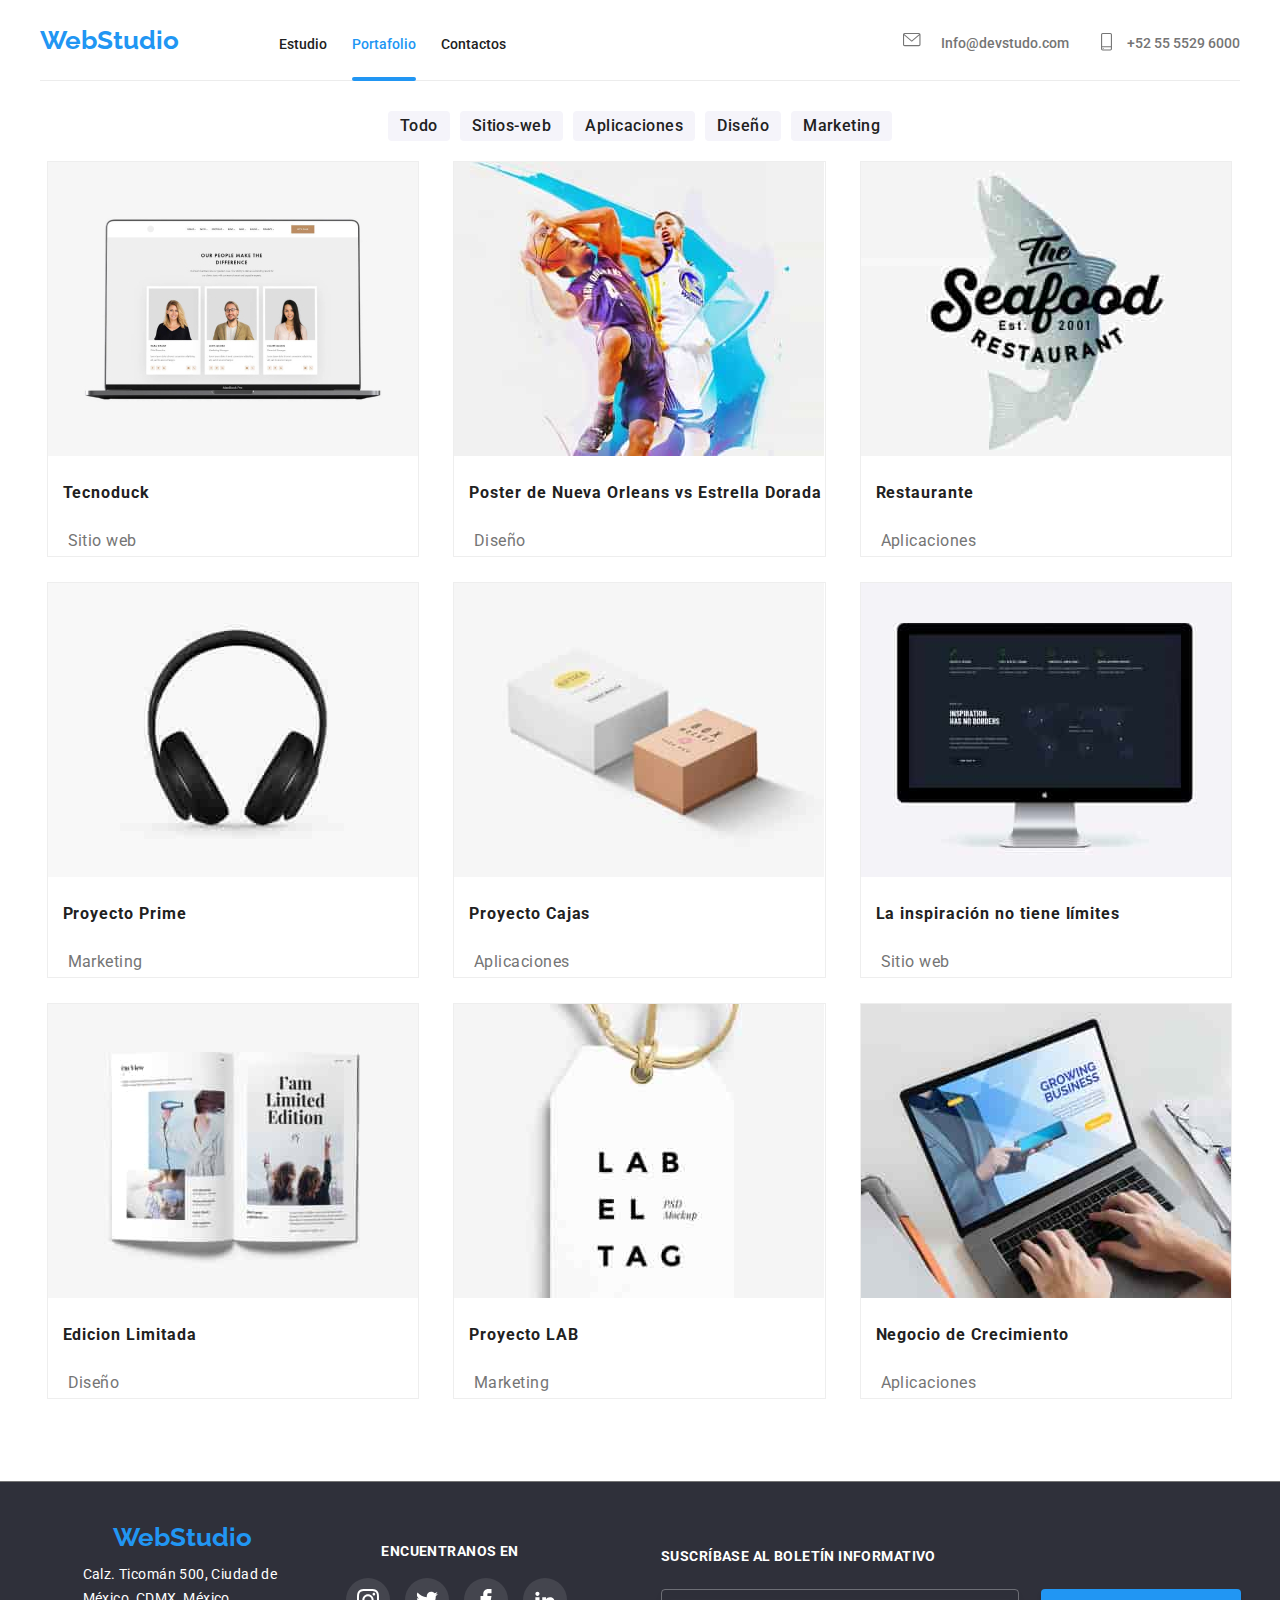
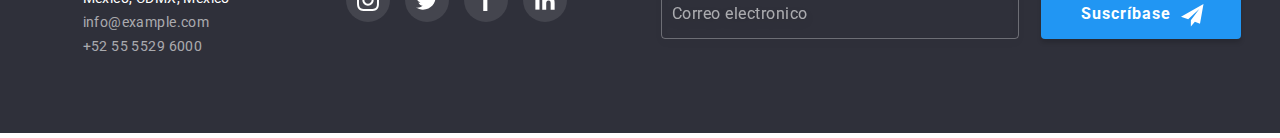
==== commit b12ae488: "v1 scss" ====
--- a/Portafolio.html
+++ b/Portafolio.html
@@ -427,192 +427,130 @@
 
             <!-- Seccion del footer -->
 
-    <section class="TimeOut">
-            
-        <div class="TimeOut__container">
-
+        <section class="TimeOut">
+            <div class="TimeOut__container">
             <div>
-
-            <ul>
-
-            <!-- LINK DE WEBSTUDIO ABAJO -->
+                <ul>
+                <!-- LINK DE WEBSTUDIO ABAJO -->
 
                 <li>
-
-                <a class="TimeOut__web-studio" href="#">WebStudio
-
-                </a>
-
+                    <a class="TimeOut__web-studio" href="#">WebStudio </a>
                 </li>
-            
-            </ul>
-            
-        </div>
+                </ul>
+            </div>
 
             <!-- DIRECCION -->
 
-        <div class="TimeOut__direccion">
-
-            <ul>
-
+            <div class="TimeOut__direccion">
+                <ul>
                 <li>
-
-                <p>Calz. Ticomán 500, Ciudad de
-                México, CDMX, México
-                </p>
-
+                    <p>Calz. Ticomán 500, Ciudad de México, CDMX, México</p>
                 </li>
-
-            </ul>
-
-        </div>
-
-        <!-- TELEFONO, MAIL Y ID DE ANCLAJE "telefono" -->
-
-        <div class="TimeOut__email">
-
-        <ul>
-
-            <li>
-
-                <a href="mailto:info@example.com" id="correo">info@example.com
-
-                </a>
-
-            </li>
-        
-        </ul>
-
-        </div>   
-        
-        <div class="TimeOut__telefono">
-
-            <ul>
-
+                </ul>
+            </div>
+
+            <!-- TELEFONO, MAIL Y ID DE ANCLAJE "telefono" -->
+
+            <div class="TimeOut__email">
+                <ul>
                 <li>
-
-                <a href="tel+525555296000" id="telefono">+52 55 5529 6000
-
-                </a>
-
+                    <a href="mailto:info@example.com" id="correo"
+                    >info@example.com
+                    </a>
                 </li>
-
-            </ul>
-
-        </div>
-
-        </div>
-
-                <!-- REDES SOCIALES -->
-
-    <section class="TimeOut__ubi">
-
-        <div>
-
-                <h4 class="TimeOut__encuentranosEn">
-                    Encuentranos en
-                </h4>
-
-        <div class="TimeOut__svg-container-footer">
-
-            <ul class="TimeOut__social-icons">
-
-                <a href="#">
-
-                <li class="TimeOut__back_itemFooter">
-
-                <svg class="TimeOut__icono_item">
-
-                <use href="./images/IMAGES-PAGE-1/svg-page/all-svg.svg#instagram">
-
-                </use>
-
+                </ul>
+            </div>
+
+            <div class="TimeOut__telefono">
+                <ul>
+                <li>
+                    <a href="tel+525555296000" id="telefono">+52 55 5529 6000 </a>
+                </li>
+                </ul>
+            </div>
+            </div>
+
+            <!-- REDES SOCIALES -->
+
+            <section class="TimeOut__ubi">
+            <div>
+                <h4 class="TimeOut__encuentranosEn">Encuentranos en</h4>
+
+                <div class="TimeOut__svg-container-footer">
+                <ul class="TimeOut__social-icons">
+                    
+                    <li class="TimeOut__back_itemFooter">
+                    <a href="#">
+                        <svg class="TimeOut__icono_item">
+                        <use
+                            href="./images/IMAGES-PAGE-1/svg-page/all-svg.svg#instagram"
+                        ></use>
+                        </svg>
+                    </a>
+                    </li>
+                    
+                    <li class="TimeOut__back_itemFooter">
+                    <a href="#">
+                        <svg class="TimeOut__icono_item">
+                        <use
+                            href="./images/IMAGES-PAGE-1/svg-page/all-svg.svg#twitter"
+                        ></use>
+                        </svg>
+                    </a>
+                    </li>
+                    
+                    <li class="TimeOut__back_itemFooter">
+                    <a href="#">
+                        <svg class="TimeOut__icono_item">
+                        <use
+                            href="./images/IMAGES-PAGE-1/svg-page/all-svg.svg#facebook"
+                        ></use>
+                        </svg>
+                    </a>
+                    </li>
+                    
+                    <li class="TimeOut__back_itemFooter">
+                    <a href="#">
+                        <svg class="TimeOut__icono_item">
+                        <use
+                            href="./images/IMAGES-PAGE-1/svg-page/all-svg.svg#linkedin"
+                        ></use>
+                        </svg>
+                    </a>
+                    </li>
+                    
+                </ul>
+                </div>
+
+            </div>
+            </section>
+
+            <div class="TimeOut__modal">
+            <form name="nick-form-Footer" autocomplete="off" action="">
+                <label class="TimeOut__modal_label" for="E-mail-footer"
+                >SUSCRÍBASE al boletín informativo</label
+                >
+
+                <input
+                class="TimeOut__modal_ForInput"
+                type="email"
+                id="E-mail-footer"
+                name="email"
+                placeholder="Correo electronico"
+                required
+                />
+
+                <input class="TimeOut__submit" type="submit" value="Suscríbase" />
+
+                <svg class="TimeOut__modal_SubSvg">
+                <use
+                    href="./images/IMAGES-PAGE-1/svg-page/all-svg.svg#check-sub"
+                ></use>
                 </svg>
-
-                </li>
-
-                </a>
-
-                <a href="#">
-                        
-                <li class="TimeOut__back_itemFooter">
-
-                <svg class="TimeOut__icono_item">
-
-                <use href="./images/IMAGES-PAGE-1/svg-page/all-svg.svg#twitter">
-
-                </use>
-
-                </svg>
-
-                </li>
-
-                </a>
-
-                <a href="#">
-
-                <li class="TimeOut__back_itemFooter">
-
-                <svg class="TimeOut__icono_item">
-
-                <use href="./images/IMAGES-PAGE-1/svg-page/all-svg.svg#facebook">
-
-                </use>
-
-                </svg>
-
-                </li>
-
-                </a>
-
-                <a href="#">
-
-                <li class="TimeOut__back_itemFooter">
-
-                <svg class="TimeOut__icono_item">
-
-                <use href="./images/IMAGES-PAGE-1/svg-page/all-svg.svg#linkedin">
-
-                </use>
-
-                </svg>
-
-                </li>
-
-                </a>
-
-            </ul>
-
-            </div>
-
-        </div>
-
-    </section>
-
-    <div class="TimeOut__modal">
-
-        <form name="nick-form-Footer" autocomplete="off" action="">
-
-        <label class="TimeOut__modal_label" for="E-mail-footer">SUSCRÍBASE al boletín informativo</label>
-
-        <input class="TimeOut__modal_ForInput" type="email" id="E-mail-footer" name="email" placeholder="Correo electronico" required>
-
-        <input class="TimeOut__submit" type="submit" value="Suscríbase">
-
-
-        <svg class="TimeOut__modal_SubSvg">
-
-        <use href="./images/IMAGES-PAGE-1/svg-page/all-svg.svg#check-sub">
-
-        </use>
-
-        </svg>
-
-        </form>
-
-    </div>
-
-    </section>
+            </form>
+            </div>
+
+        </section>
 
 </footer>
 
--- a/css/main.min.css
+++ b/css/main.min.css
@@ -1 +1 @@
-@import"https://fonts.googleapis.com/css2?family=Open+Sans:ital,wght@0,300;0,400;0,500;0,600;0,700;0,800;1,300;1,400;1,500;1,600;1,700;1,800&family=Raleway:ital,wght@0,100;0,200;0,300;0,400;0,500;0,600;0,700;0,800;0,900;1,100;1,200;1,300;1,400;1,500;1,600;1,700;1,800;1,900&family=Roboto:ital,wght@0,100;0,300;0,400;0,500;0,700;0,900;1,100;1,300;1,400;1,500;1,700;1,900&display=swap";:root{--color-primario: #2196F3;--color-secundario: #212121;--color-terciario: #757575;--color-cuaternario: #ECECEC;--color-quintario: rgba(47, 48, 58, 0.8);--color-sexto: #FFFFFF;--color-septimo: #AFB1B8;--color-fondo-solutions: #2F303A;--color-blanco-second: #F5F4FA}/*# sourceMappingURL=main.min.css.map */+@import"https://fonts.googleapis.com/css2?family=Open+Sans:ital,wght@0,300;0,400;0,500;0,600;0,700;0,800;1,300;1,400;1,500;1,600;1,700;1,800&family=Raleway:ital,wght@0,100;0,200;0,300;0,400;0,500;0,600;0,700;0,800;0,900;1,100;1,200;1,300;1,400;1,500;1,600;1,700;1,800;1,900&family=Roboto:ital,wght@0,100;0,300;0,400;0,500;0,700;0,900;1,100;1,300;1,400;1,500;1,700;1,900&display=swap";:root{--color-primario: #2196F3;--color-secundario: #212121;--color-terciario: #757575;--color-cuaternario: #ECECEC;--color-quintario: rgba(47, 48, 58, 0.8);--color-sexto: #FFFFFF;--color-septimo: #AFB1B8;--color-fondo-solutions: #2F303A;--color-blanco-second: #F5F4FA}*{text-decoration:none;list-style:none;box-sizing:border-box}body{overflow-x:hidden;margin:0;padding:0}header{margin:0 auto;width:1200px;max-width:1600px;border-bottom:1px solid var(--color-cuaternario)}.container ul{display:flex;flex-wrap:nowrap;justify-content:center}.Hero,.Solutions,.Beneficios,.Dedication,.Team,.TimeOut{padding:47 0;margin:0 auto}.customers{padding:0 auto;margin:0 auto}.Hero__Header-Container{display:flex;justify-content:space-between;align-items:center;width:100%;margin:auto;height:80px}.Hero__Header-Container .Hero__Nav-container{display:flex;gap:100px;align-items:center;height:100%}.Hero__Header-Container .Hero__list-nav{display:flex;gap:25px;margin-top:10px}.Hero__Header-Container .Hero__Web-Studio{font-family:"Raleway",sans-serif;font-weight:700;font-size:26px;letter-spacing:3%;text-align:center;text-decoration:none;color:var(--color-primario)}.Hero__Header-Container .Hero__Estudio{display:flex;font-family:"Roboto",sans-serif;font-size:14px;font-weight:500;line-height:1.14px;letter-spacing:16%;color:var(--color-primario);position:relative}.Hero__Header-Container .Hero__Estudio:hover,.Hero__Header-Container .Hero__Estudio:focus{color:var(--color-primario)}.Hero__Header-Container .Hero__Estudio::after{content:"";position:absolute;top:33px;left:0;width:100%;height:4px;background-color:var(--color-primario);border-radius:5px}.Hero__Header-Container .Hero__Portafolio,.Hero__Header-Container .Hero__Contactos{display:flex;font-family:"Roboto",sans-serif;font-size:14px;font-weight:500;line-height:1.14px;letter-spacing:16%;color:var(--color-secundario)}.Hero__Header-Container .Hero__Estudio:hover,.Hero__Header-Container .Hero__Portafolio:hover,.Hero__Header-Container .Hero__Contactos:hover,.Hero__Header-Container .Hero__Estudio:focus,.Hero__Header-Container .Hero__Portafolio:focus,.Hero__Header-Container .Hero__Contactos:focus{color:var(--color-primario)}.Hero__Header-Container .Hero__contacts-nav{margin-left:auto;display:flex;gap:20px;align-items:center}.Hero__Header-Container .Hero__mail1,.Hero__Header-Container .Hero__telf{font-family:"Roboto",sans-serif;font-size:14px;font-weight:500;line-height:1.14px;letter-spacing:16%;text-align:left;color:var(--color-terciario)}.Hero__Header-Container .Hero__telf-container,.Hero__Header-Container .Hero__mail-container{display:flex;align-items:center}.Hero__Header-Container .Hero__icon{width:35px;height:35px;stroke-width:0;stroke:currentColor;align-self:flex-start;margin-bottom:-20px;fill:var(--color-terciario)}.Hero__Header-Container .Hero__mail-icon:hover svg.Hero__icon use,.Hero__Header-Container .Hero__mail-icon:focus svg.Hero__icon use,.Hero__Header-Container .Hero__telf-icon:hover svg.Hero__icon use,.Hero__Header-Container .Hero__telf-icon:focus svg.Hero__icon use{fill:var(--color-primario);color:var(--color-primario);text-decoration:none}.Hero__Header-Container .Hero__mail-container:hover .Hero__icon,.Hero__Header-Container .Hero__mail-container:hover .Hero__mail1,.Hero__Header-Container .Hero__telf-container:hover .Hero__icon,.Hero__Header-Container .Hero__telf-container:hover .Hero__telf,.Hero__Header-Container .Hero__mail-container:focus .Hero__icon,.Hero__Header-Container .Hero__mail-container:focus .Hero__mail1,.Hero__Header-Container .Hero__telf-container:focus .Hero__icon,.Hero__Header-Container .Hero__telf-container:focus .Hero__telf,.Hero__Header-Container .Hero__mail1:hover .Hero__icon,.Hero__Header-Container .Hero__mail1:focus .Hero__icon,.Hero__Header-Container .Hero__telf:hover .Hero__icon,.Hero__Header-Container .Hero__telf:focus .Hero__icon{color:var(--color-primario)}.Hero__Header-Container .Hero__mail1:hover,.Hero__Header-Container .Hero__mail1:focus,.Hero__Header-Container .Hero__telf:hover,.Hero__Header-Container .Hero__telf:focus,.Hero__Header-Container .Hero__mail1:active,.Hero__Header-Container .Hero__telf:active,.Hero__Header-Container .Hero__mail-container:active .Hero__icon,.Hero__Header-Container .Hero__mail-container:active .Hero__mail1,.Hero__Header-Container .Hero__telf-container:active .Hero__icon,.Hero__Header-Container .Hero__telf-container:active .Hero__telf{color:var(--color-primario)}.Hero__Header-Container .Hero__mail1:hover,.Hero__Header-Container .Hero__mail1:focus,.Hero__Header-Container .Hero__telf:hover,.Hero__Header-Container .Hero__telf:focus{color:var(--color-primario)}.Hero__Header-Container .Hero__mail1:active .Hero__icon use,.Hero__Header-Container .Hero__telf:active .Hero__icon use{fill:var(--color-primario);color:var(--color-primario)}.Hero__Header-Container .Hero__mail-icon:focus .Hero__icon use,.Hero__Header-Container .Hero__telf-icon:focus .Hero__icon use,.Hero__Header-Container .Hero__mail-container:focus .Hero__icon,.Hero__Header-Container .Hero__telf-container:focus .Hero__icon,.Hero__Header-Container .Hero__mail1:focus .Hero__icon,.Hero__Header-Container .Hero__telf:focus .Hero__icon{fill:var(--color-primario);color:var(--color-primario)}.Solutions .Solutions__container{background-color:var(--color-fondo-solutions);background-image:url(./image/Imagen\ \(10\).jpg);background-repeat:no-repeat;background-position:center;background-size:cover;display:flex;flex-direction:column;justify-content:center;align-items:center;margin:auto;max-width:1600px;height:600px}.Solutions .Solutions__container .Solutions__title{font-family:"Roboto";font-style:normal;font-weight:900;font-size:44px;line-height:60px;text-align:center;letter-spacing:.06em;text-transform:uppercase;color:#fff}.Solutions .Solutions__container .abrir{background-color:var(--color-primario);color:#fff;font-weight:700;font-size:16px;cursor:pointer;width:261px;height:50px;border:none;box-shadow:0 4px 4px rgba(0,0,0,.25);border-radius:5px;margin-top:20px}.Solutions .Solutions__container .modal__close{width:30px;height:30px;position:relative;bottom:25px;left:25px;float:right;font-size:28px;font-weight:bold;cursor:pointer;background:rgba(0,0,0,0);border:1px solid rgba(0,0,0,.1);border-radius:50%;display:flex;justify-content:center;align-items:center}.Solutions .Solutions__container .modal__close span{position:relative;top:-2px;left:0}.Solutions .Solutions__container .modal__close:hover,.Solutions .Solutions__container .modal__close:focus{color:var(--color-primario);text-decoration:none;cursor:pointer}.Solutions .Solutions__container .backdrop.is-hidden{visibility:hidden;opacity:0;pointer-events:none}.Solutions .Solutions__container .backdrop{position:fixed;top:0;left:0;width:100%;height:100%;background-color:rgba(0,0,0,.5);opacity:1;visibility:visible;transition:opacity 250ms cubic-bezier(0.4, 0, 0.2, 1),visibility 250ms cubic-bezier(0.4, 0, 0.2, 1);z-index:1}.Solutions .Solutions__container .modal{position:relative;bottom:80px;background-color:#fff;margin:10% auto;padding:40px;border:1px solid rgba(30,71,255,.22);width:528px;height:581px}.Solutions .Solutions__container .modal__header{width:448px;height:23px;font-family:"Roboto";font-style:normal;font-weight:700;font-size:20px;line-height:23px;text-align:center;letter-spacing:.03em;color:var(--color-secundario)}.Solutions .Solutions__container .modal__item_Firts{position:relative;top:15px}.Solutions .Solutions__container .modal__label{font-family:"Roboto";font-style:normal;font-weight:400;font-size:12px;line-height:14px;letter-spacing:.01em;color:var(--color-terciario);position:relative;top:10px}.Solutions .Solutions__container .modal__input{width:100%;height:40px;display:block;border:1px solid rgba(33,33,33,.2);border-radius:4px;margin-top:10px;padding-left:45px}.Solutions .Solutions__container .modal__input:hover,.Solutions .Solutions__container .modal__input:focus{border-color:var(--color-primario)}.Solutions .Solutions__container .modal__input:hover+svg use,.Solutions .Solutions__container .modal__input:focus+svg use{fill:var(--color-primario)}.Solutions .Solutions__container .modal__icon_People{width:44px;height:44px;position:relative;bottom:33px;left:10px}.Solutions .Solutions__container .modal__item_Second{position:relative;bottom:30px}.Solutions .Solutions__container .modal__icon_Telf{width:44px;height:44px;position:relative;bottom:30px;left:10px}.Solutions .Solutions__container .modal__item_Third{position:relative;bottom:75px}.Solutions .Solutions__container .modal__icon_Mail{width:44px;height:44px;position:relative;bottom:32px;left:10px}.Solutions .Solutions__container .modal__item_Forth{position:relative;bottom:125px}.Solutions .Solutions__container .modal__label_Coment{font-family:"Roboto";font-style:normal;font-weight:400;font-size:12px;line-height:14px;letter-spacing:.01em;color:var(--color-terciario);position:relative;top:10px}.Solutions .Solutions__container .modal__textarea{width:100%;height:96px;display:block;border:1px solid rgba(163,63,63,.2);border-radius:4px;margin-top:10px;padding:15px;resize:none}.Solutions .Solutions__container textarea:hover,.Solutions .Solutions__container textarea:focus{border-color:var(--color-primario)}.Solutions .Solutions__container ::-webkit-input-placeholder{font-family:"Roboto";font-style:normal;font-weight:400;font-size:12px;line-height:14px;letter-spacing:.01em;color:rgba(117,117,117,.5)}.Solutions .Solutions__container .modal__item_Fifth{position:relative;bottom:115px}.Solutions .Solutions__container .modal__Check_Coment{font-family:"Roboto";font-style:normal;font-weight:400;font-size:14px;line-height:24px;letter-spacing:.03em;color:var(--color-terciario);display:flex;width:400.62px;height:24px;position:relative;left:50px}.Solutions .Solutions__container .modal__checkbox{width:16px;height:15px;position:relative;top:25px;left:25px;background-color:#fff;border-radius:.05em;overflow:hidden;position:relative;top:-16px;width:15px;height:16px}.Solutions .Solutions__container .modal__item_Sixth input{font-family:"Roboto";font-style:normal;font-weight:700;font-size:16px;line-height:30px;letter-spacing:.06em;color:#fff;display:flex;justify-content:center;width:200px;height:50px;color:#fff;background:#188ce8;box-shadow:0px 4px 4px rgba(0,0,0,.15);border-radius:4px;border:none;position:relative;bottom:105px;left:25%}.Beneficios .beneficios__container{width:1200px;margin:auto;display:flex;margin-top:100px;flex-wrap:wrap}.Beneficios .beneficios__container .beneficios__txt{width:1200px;margin:auto;display:flex;margin-top:10px}.Beneficios .beneficios__container .beneficios__txt_Firts{width:270px;vertical-align:top;margin-right:30px;margin-bottom:30px;margin-top:15px}.Beneficios .beneficios__container .beneficios__txt_Firts h2{font-family:"Roboto",sans-serif;font-weight:400px;font-size:14px;line-height:24px;letter-spacing:3%}.Beneficios .beneficios__container .beneficios__txt_Firts p{font-family:"Roboto",sans-serif;font-weight:400px;font-size:14px;line-height:24px;letter-spacing:3%;color:var(--color-terciario)}.Beneficios .beneficios__container .beneficios__svg-container{display:flex;align-items:center;justify-content:center;background:var(--color-cuaternario);border-radius:4px;width:270px;height:75%;margin-right:30px;margin-bottom:30px;margin-top:15px}.Beneficios .beneficios__container .beneficios__svg-container:hover{border:1px solid var(--color-primario)}.Dedication{overflow:hidden}.Dedication .container{text-align:center;width:100%;margin:0 auto}.Dedication .Dedication__title h2{font-family:"Roboto";font-style:normal;font-weight:700;font-size:36px;line-height:42px;text-align:center;letter-spacing:.03em;color:var(--color-secundario)}.Dedication .Dedication__item{margin:15px;width:373px;height:323px;margin-top:80px}.Dedication .dedication__text{background-color:var(--color-quintario);width:373px;height:70px;display:flex;align-items:center;justify-content:center;position:relative;bottom:73px;font-family:"Roboto";font-style:normal;font-weight:700;font-size:14px;line-height:16px;text-align:center;letter-spacing:.03em;text-transform:uppercase;color:var(--color-sexto)}.Team{display:flex;justify-content:center;width:100%}.Team .container{text-align:center;margin-top:80px;background-color:var(--color-cuaternario);width:1600px}.Team .team__title_ourT h2{font-family:"Roboto";font-style:normal;font-weight:700;font-size:36px;line-height:42px;text-align:center;letter-spacing:.03em;padding-top:20px;color:var(--color-secundario);margin-top:20px}.Team .team__item{display:flex;border:.1px solid #ccc;margin:11px;box-shadow:0px 1px 3px;margin-top:40px}.Team .team__item img{margin-bottom:5px}.Team .team__name{font-family:"Roboto";font-style:normal;font-weight:500;font-size:16px;line-height:19px;color:var(--color-secundario);margin-top:25px}.Team .team__role{font-family:"Roboto";font-style:normal;font-weight:400;font-size:16px;line-height:19px;letter-spacing:.03em;color:var(--color-terciario);margin-top:15px}.Team .team__social{margin-top:25px;margin-left:5px}.Team .team__social-item{border-radius:100%;width:44px;height:44px;margin:5px}.Team .team__social-item:hover .icono-item{fill:var(--color-sexto)}.Team .team__social-item:hover,.Team .team__social-item:focus{background-color:var(--color-primario)}.Team .team__social-item a:focus{width:44px;height:44px;border-radius:100%;fill:var(--color-sexto);background-color:#188ce8;outline:none}.Team .team__social-item a:focus .icono-item{fill:#fff}.Team .icono-item{display:inline-block;width:22px;height:22px;align-items:center;stroke-width:0;stroke:currentColor;fill:var(--color-septimo)}.Team .team__social-item a{width:100%;height:100%;display:flex;justify-content:center;align-items:center}.customers{width:1200px;height:400px;display:flex;justify-content:center;align-items:center}.customers .customers__texto{width:100%;height:162px;margin-top:70px}.customers .customers__title h2{font-family:"Roboto";font-style:normal;font-weight:700;font-size:36px;line-height:42px;text-align:center;letter-spacing:.03em;color:var(--color-secundario)}.customers .customers__fondo_Svg{width:1200px;margin-top:-70px}.customers .customers__fondo_Svg{box-sizing:border-box;width:170px;height:81px;border:1px solid var(--color-septimo);border-radius:4px;margin-left:30px}.customers .customers__fondo_Svg:hover{box-sizing:border-box;width:170px;height:81px;border:1px solid var(--color-primario);border-radius:4px}.customers .customers__container_Svg{width:100%;display:flex;align-items:center;justify-content:center;margin-left:-20px}.customers .customers__icn{stroke-width:0;stroke:currentColor;fill:var(--color-septimo)}.customers .customers__icn:hover{fill:var(--color-primario)}.TimeOut{background-color:var(--color-fondo-solutions);width:100%;max-width:1600px;height:252px;display:flex;flex-direction:column;justify-content:space-between;align-items:center;margin-top:0 auto;border-top:1px solid var(--color-terciario)}.TimeOut .TimeOut__container{position:relative;top:50px;display:flex;flex-direction:column;align-items:center;margin-left:-950px;width:100%}.TimeOut .TimeOut__web-studio{font-family:"Raleway",sans-serif;font-weight:700;font-size:26px;letter-spacing:3%;text-align:center;text-decoration:none;color:var(--color-primario);position:relative;bottom:10px}.TimeOut ul li{display:flex;align-items:center;margin-left:35px}.TimeOut .TimeOut__direccion p{font-family:"Roboto";font-style:normal;font-weight:400;font-size:14px;line-height:24px;letter-spacing:.03em;color:var(--color-sexto);width:200px}.TimeOut .TimeOut__email a,.TimeOut .TimeOut__telefono a{font-family:"Roboto";font-style:normal;font-weight:400;font-size:14px;line-height:24px;letter-spacing:.03em;color:rgba(255,255,255,.6);width:200px}.TimeOut .TimeOut__direccion p:hover,.TimeOut .TimeOut__email a:hover,.TimeOut .TimeOut__telefono a:hover{color:var(--color-primario)}.TimeOut .TimeOut__direccion p:focus,.TimeOut .TimeOut__email a:focus,.TimeOut .TimeOut__telefono a:focus{color:var(--color-primario)}.TimeOut .TimeOut__ubi{display:flex;align-items:center;position:relative;top:130px}.TimeOut .TimeOut__encuentranosEn{font-family:"Roboto";font-style:normal;font-weight:700;font-size:14px;line-height:16px;letter-spacing:.03em;text-transform:uppercase;color:var(--color-sexto);float:right;margin-right:380px;margin-top:-195px}.TimeOut .TimeOut__svg-container-footer{width:306px;height:80px;margin-top:-160px;margin-left:-70px;border-radius:100%}.TimeOut .TimeOut__back_itemFooter{width:44px;height:44px}.TimeOut .TimeOut__back_itemFooter a{display:flex;justify-content:center;align-items:center;width:100%;height:100%;padding:5px;border-radius:100%;background:rgba(255,255,255,.1);outline:none}.TimeOut .TimeOut__back_itemFooter:hover{background-color:var(--color-primario);border-radius:100%}.TimeOut .TimeOut__social-icons{list-style:none;display:flex}.TimeOut .TimeOut__social-icons li{margin-right:-20px}.TimeOut .TimeOut__icono_item{display:inline-block;width:22px;height:22px;stroke-width:0;stroke:currentColor;fill:#fff;align-self:center}.TimeOut .TimeOut__back_itemFooter a:focus{display:flex;width:100%;height:100%;border-radius:100%;background-color:#188ce8;outline:none}.TimeOut .TimeOut__modal{display:flex;flex-direction:column;position:relative;bottom:100px;left:300px;top:-60px}.TimeOut .TimeOut__modal_label{font-family:"Roboto";font-style:normal;font-weight:700;font-size:14px;line-height:16px;letter-spacing:.03em;text-transform:uppercase;color:var(--color-sexto);display:flex;flex-direction:column;position:relative;right:100px}.TimeOut .TimeOut__modal_ForInput{width:358px;height:50px;border:1px solid rgba(255,255,255,.3);filter:drop-shadow(0px 4px 4px rgba(0, 0, 0, 0.15));border-radius:4px;margin-top:25px;padding-left:10px;background-color:rgba(255,255,255,0);position:relative;right:100px}.TimeOut .TimeOut__modal_ForInput::placeholder{font-family:"Roboto";font-style:normal;font-weight:400;font-size:16px;line-height:20px;display:flex;align-items:center;letter-spacing:.03em;color:rgba(255,255,255,.6)}.TimeOut .TimeOut__submit{font-family:"Roboto";font-style:normal;font-weight:700;font-size:16px;line-height:30px;letter-spacing:.06em;color:#fff;display:flex;justify-content:center;width:200px;height:50px;color:#fff;background:var(--color-primario);box-shadow:0px 4px 4px rgba(0,0,0,.15);border-radius:4px;border:none;position:relative;bottom:50px;left:280px;padding-right:30px}.TimeOut .TimeOut__modal_SubSvg{width:30px;height:30px;position:relative;bottom:85px;left:420px}.TimeOut .TimeOut__modal_ForInput:focus{color:var(--color-primario)}/*# sourceMappingURL=main.min.css.map */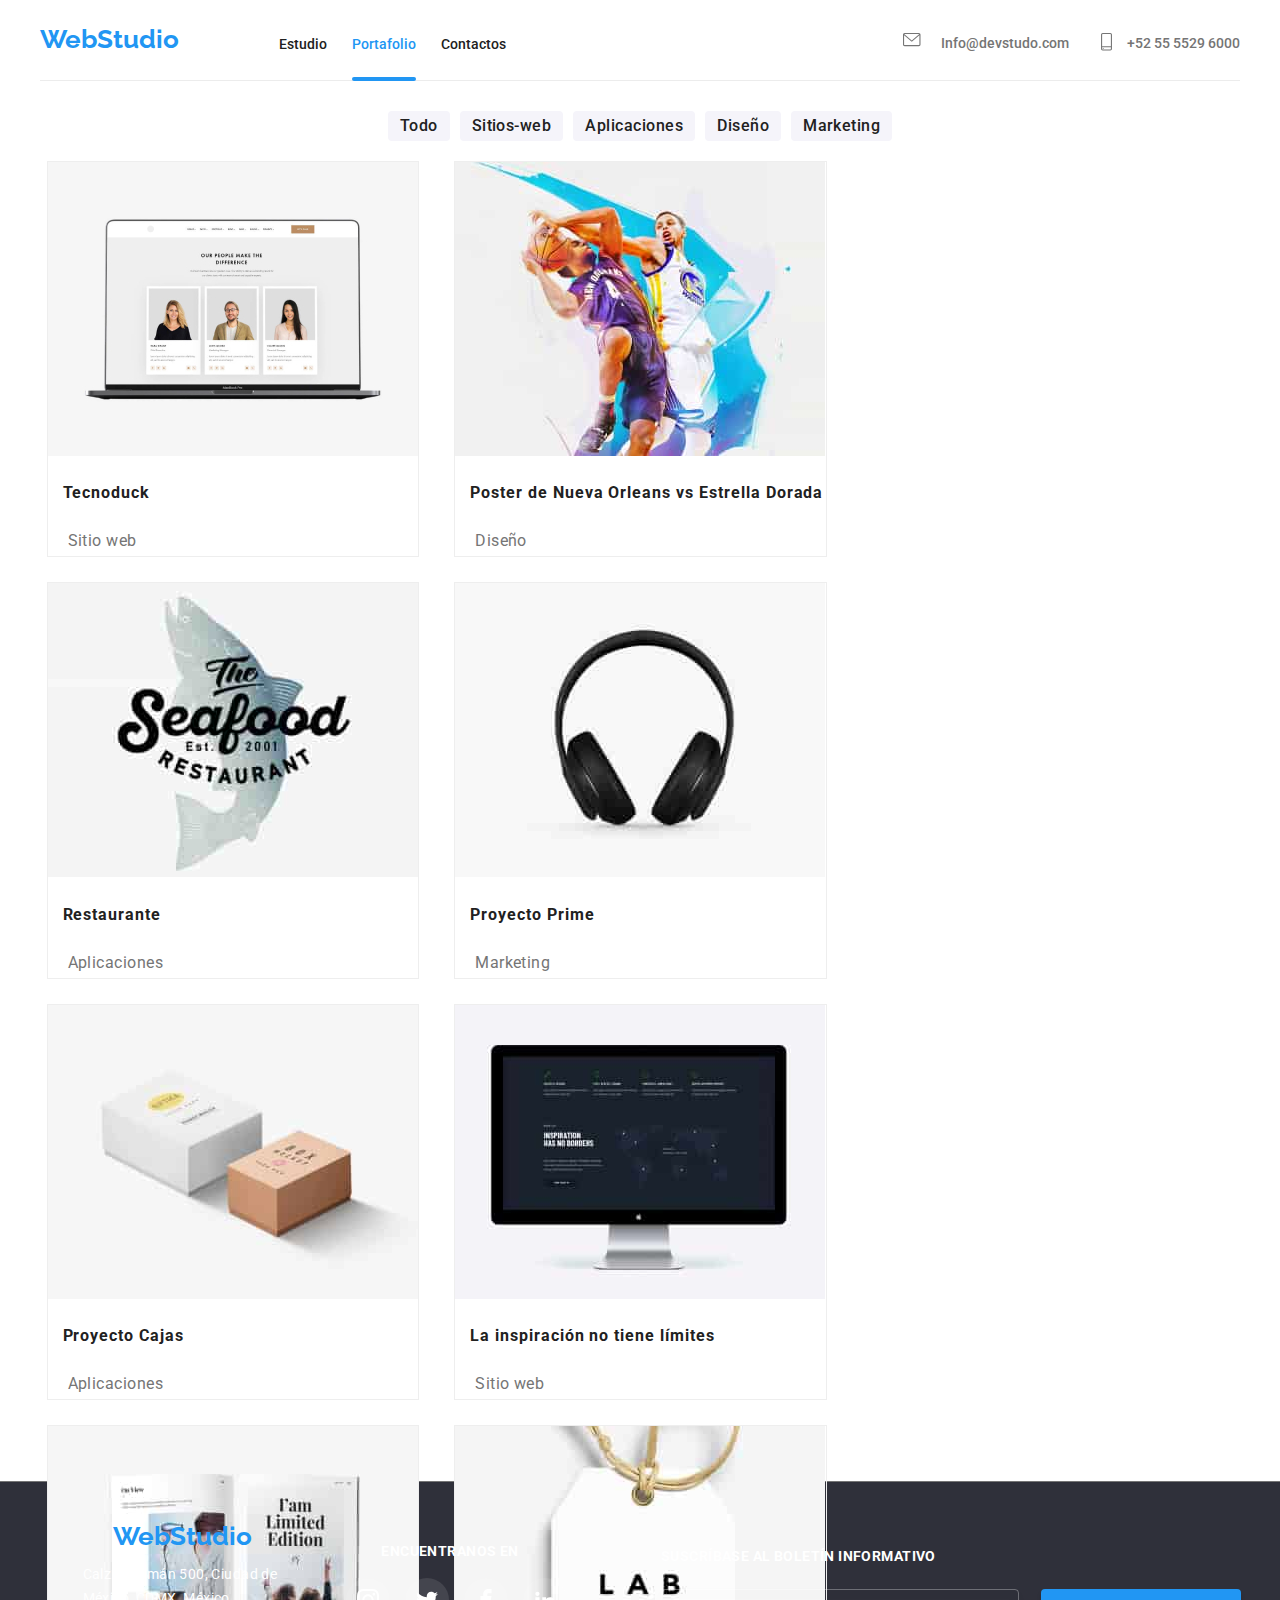
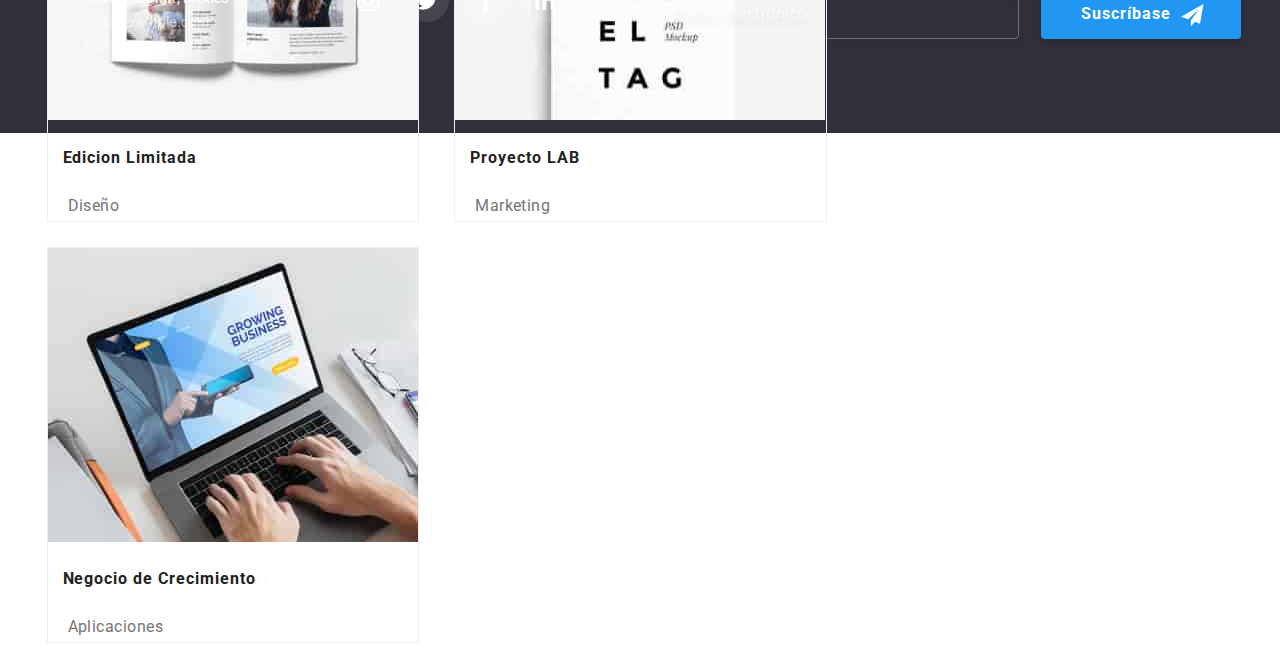
==== commit 204da80b: "v1" ====
--- a/Portafolio.html
+++ b/Portafolio.html
@@ -1,431 +1,395 @@
 <!DOCTYPE html>
 <html lang="en">
-<head>
-    <meta charset="UTF-8" />
-    <meta http-equiv="X-UA-Compatible" content="IE=edge" />
-    <title>Luis Nava's project.💤</title>
-    <meta name="viewport" content="width=device-width, initial-scale=1.0" />
-
-    <!-- APARTIR DE AQUI VAN LOS LINKS DE ENLACE  -->
-
-    <link rel="icon" type="image/png" href="./images/Logo.jpg" />
-    <link rel="stylesheet" href="./scss/main.scss">
-    <link rel="stylesheet" href="./css/style.css" />
-    <link rel="stylesheet" href="./css/style2.css" />
-    <link rel="stylesheet" href="./css/style3.css" />
-    <link rel="import" href="./Portafolio.html" />
-    <link rel="stylesheet" href="./css/main.min.css" />
-    <link
-    rel="stylesheet"
-    href="./https://cdn.jsdelivr.net/npm/modern-normalize@1.1.0/modern-normalize.min.css"
-    />
-    <script src="https://code.jquery.com/jquery-3.6.0.min.js"></script>
-</head>
-
-<body>
-
-                    <!-- ENCABEZADO -->
-
-<header>
-
-                    <!-- LINK WEBSTUDIO -->
-
-    <section class="Hero">
-
-        <div class="Hero__Header-Container">
-
+
+    <head>
+        <meta charset="UTF-8" />
+        <meta http-equiv="X-UA-Compatible" content="IE=edge" />
+        <title>Luis Nava's project.💤</title>
+        <meta name="viewport" content="width=device-width, initial-scale=1.0" />
+
+        <!-- APARTIR DE AQUI VAN LOS LINKS DE ENLACE  -->
+
+        <link rel="icon" type="image/png" href="./images/Logo.jpg" />
+        <link rel="stylesheet" href="./scss/main.scss" />
+        <link rel="stylesheet" href="./css/style.css" />
+        <link rel="import" href="./Portafolio.html" />
+        <link rel="stylesheet" href="./css/main.min.css" />
+        <link
+        rel="stylesheet"
+        href="https://cdn.jsdelivr.net/npm/modern-normalize@1.1.0/modern-normalize.min.css"
+        />
+        <script src="https://code.jquery.com/jquery-3.6.0.min.js"></script>
+    </head>
+
+    <body>
+        <!-- ENCABEZADO -->
+
+        <header>
+        <!-- LINK WEBSTUDIO -->
+
+        <section class="Hero">
+            <div class="Hero__Header-Container">
             <nav class="Hero__Nav-container">
-
-                <a class="Hero__Web-Studio" href="#">
-                    WebStudio
-                </a>
+                <a class="Hero__Web-Studio" href="#"> WebStudio </a>
 
                 <!-- ENCABEZADO DE LAS LISTAS -->
 
                 <ul class="Hero__list-nav">
-
-                    <li>
-
-                        <a class="Hero__Estudio-2" href="./index.html" rel="noreferrer noopener">
-                            Estudio
-                        </a>
-
-                    </li>
-
-                    <li>
-
-                        <a class="Hero__Portafolio-2" href="./Portafolio.html" rel="noreferrer noopener">
-                            Portafolio
-                        </a>
-
-                    </li>
-
-                    <!-- LINK CONTACTOS -->
-
-                    <li>
-
-                        <a class="Hero__Contactos" href="¿?" rel="noreferrer noopener">
-                            Contactos
-                        </a>
-
-                    </li>
-
-                </ul>
-
+                <li>
+                    <a
+                    class="Hero__Estudio-2"
+                    href="./index.html"
+                    rel="noreferrer noopener"
+                    >
+                    Estudio
+                    </a>
+                </li>
+
+                <li>
+                    <a
+                    class="Hero__Portafolio-2"
+                    href="./Portafolio.html"
+                    rel="noreferrer noopener"
+                    >
+                    Portafolio
+                    </a>
+                </li>
+
+                <!-- LINK CONTACTOS -->
+
+                <li>
+                    <a class="Hero__Contactos" href="¿?" rel="noreferrer noopener">
+                    Contactos
+                    </a>
+                </li>
+                </ul>
             </nav>
 
             <ul class="Hero__contacts-nav">
-            <li class="Hero__mail-icon">
+                <li class="Hero__mail-icon">
                 <div class="Hero__mail-container">
-                <a class="Hero__mail1" href="mailto:Info@devstudo.com">
+                    <a class="Hero__mail1" href="mailto:Info@devstudo.com">
                     <svg class="Hero__icon">
-                    <use href="./images/IMAGES-PAGE-1/svg-page/all-svg.svg#correo"></use>
+                        <use
+                        href="./images/IMAGES-PAGE-1/svg-page/all-svg.svg#correo"
+                        ></use>
                     </svg>
                     Info@devstudo.com
-                </a>
+                    </a>
                 </div>
-            </li>
-            <li class="Hero__telf-icon">
+                </li>
+                <li class="Hero__telf-icon">
                 <div class="Hero__telf-container">
-                <a class="Hero__telf" href="tel:+525555296000">
+                    <a class="Hero__telf" href="tel:+525555296000">
                     <svg class="Hero__icon">
-                    <use href="./images/IMAGES-PAGE-1/svg-page/all-svg.svg#telefono"></use>
+                        <use
+                        href="./images/IMAGES-PAGE-1/svg-page/all-svg.svg#telefono"
+                        ></use>
                     </svg>
                     +52 55 5529 6000
-                </a>
+                    </a>
                 </div>
-            </li>
+                </li>
             </ul>
-
-        </div>
-
-    </section>
-
-</header>
-    
+            </div>
+        </section>
+        </header>
+
         <!-- FUNCION DE Buttons__botonES EN LA PAG  -->
-            
-<main>
-
-    <section class="contenedor-all-main">
-
-        <section class="Buttons">
-
-        <div class="container">
-
+
+        <main>
+        <section class="contenedor-all-main">
+            <section class="Buttons">
+            <div class="container">
                 <ul>
-
-                    <li class="Buttons__boton">
-        
+                <li class="Buttons__boton">
                     <button type="button">Todo</button>
-        
-                    </li>
-            
-                    <li class="Buttons__boton">
-        
+                </li>
+
+                <li class="Buttons__boton">
                     <button type="button">Sitios-web</button>
-        
-                    </li>
-        
-                    <li class="Buttons__boton">
-        
+                </li>
+
+                <li class="Buttons__boton">
                     <button type="button">Aplicaciones</button>
-        
-                    </li>
-        
-                    <li class="Buttons__boton">  
-        
+                </li>
+
+                <li class="Buttons__boton">
                     <button type="button">Diseño</button>
-        
-                    </li>
-        
-                    <li class="Buttons__boton">
-        
+                </li>
+
+                <li class="Buttons__boton">
                     <button type="button">Marketing</button>
-
-                    </li>
-
-                </ul>
-
-        </div>
-            
+                </li>
+                </ul>
+            </div>
+            </section>
+
+            <!-- IMAGENES CON SU TITULO Y DESCRIPCION -->
+
+            <section class="Cards">
+            <div class="contenedor">
+                <ul class="Cards__img-2">
+                <li>
+                    <div class="Cards__overlay">
+                    <img
+                        src="./images/IMAGES-PAGE-2/pantalla1.jpg"
+                        alt="Preparación de nuestro sitio web"
+                        width="370"
+                        height="294"
+                    />
+
+                    <p class="Cards__overlay-txt">
+                        Tecnoduck es una plataforma de distribución de coronavirus
+                        de última generación. Las compañías usan esta plataforma
+                        para el espionaje digital y los ataques a los servidores
+                        seguros de la competencia.
+                    </p>
+                    </div>
+                </li>
+
+                <li>
+                    <div class="Cards__texto-imagen">
+                    <h2>Tecnoduck</h2>
+
+                    <p>Sitio web</p>
+                    </div>
+                </li>
+                </ul>
+            </div>
+
+            <div class="contenedor">
+                <ul class="Cards__img-2">
+                <li>
+                    <div class="Cards__overlay">
+                    <img
+                        src="images/IMAGES-PAGE-2/pantalla2.jpg"
+                        alt="Poster N.O"
+                        width="370"
+                        height="294"
+                    />
+
+                    <p class="Cards__overlay-txt">
+                        Tecnoduck es una plataforma de distribución de coronavirus
+                        de última generación. Las compañías usan esta plataforma
+                        para el espionaje digital y los ataques a los servidores
+                        seguros de la competencia.
+                    </p>
+                    </div>
+                </li>
+
+                <li>
+                    <div class="Cards__texto-imagen">
+                    <h2>Poster de Nueva Orleans vs Estrella Dorada</h2>
+
+                    <p>Diseño</p>
+                    </div>
+                </li>
+                </ul>
+            </div>
+
+            <div class="contenedor">
+                <ul class="Cards__img-2">
+                <li>
+                    <div class="Cards__overlay">
+                    <img
+                        src="images/IMAGES-PAGE-2/pantalla3.jpg"
+                        alt="Restaurante"
+                        width="370"
+                        height="294"
+                    />
+
+                    <p class="Cards__overlay-txt">
+                        Tecnoduck es una plataforma de distribución de coronavirus
+                        de última generación. Las compañías usan esta plataforma
+                        para el espionaje digital y los ataques a los servidores
+                        seguros de la competencia.
+                    </p>
+                    </div>
+                </li>
+
+                <li>
+                    <div class="Cards__texto-imagen">
+                    <h2>Restaurante</h2>
+
+                    <p>Aplicaciones</p>
+                    </div>
+                </li>
+                </ul>
+            </div>
+
+            <div class="contenedor">
+                <ul class="Cards__img-2">
+                <li>
+                    <div class="Cards__overlay">
+                    <img
+                        src="images/IMAGES-PAGE-2/pantalla4.jpg"
+                        alt="Proyecto Prime"
+                        width="370"
+                        height="294"
+                    />
+
+                    <p class="Cards__overlay-txt">
+                        Tecnoduck es una plataforma de distribución de coronavirus
+                        de última generación. Las compañías usan esta plataforma
+                        para el espionaje digital y los ataques a los servidores
+                        seguros de la competencia.
+                    </p>
+                    </div>
+                </li>
+
+                <li>
+                    <div class="Cards__texto-imagen">
+                    <h2 class="ProyectPrime">Proyecto Prime</h2>
+
+                    <p class="Marketing-Text">Marketing</p>
+                    </div>
+                </li>
+                </ul>
+            </div>
+
+            <div class="contenedor">
+                <ul class="Cards__img-2">
+                <li>
+                    <div class="Cards__overlay">
+                    <img
+                        src="images/IMAGES-PAGE-2/pantalla5.jpg"
+                        alt="Proyecto Cajas"
+                        width="370"
+                        height="294"
+                    />
+
+                    <p class="Cards__overlay-txt">
+                        Tecnoduck es una plataforma de distribución de coronavirus
+                        de última generación. Las compañías usan esta plataforma
+                        para el espionaje digital y los ataques a los servidores
+                        seguros de la competencia.
+                    </p>
+                    </div>
+                </li>
+
+                <li>
+                    <div class="Cards__texto-imagen">
+                    <h2 class="ProyectoCajas">Proyecto Cajas</h2>
+
+                    <p class="Apps-text2">Aplicaciones</p>
+                    </div>
+                </li>
+                </ul>
+            </div>
+
+            <div class="contenedor">
+                <ul class="Cards__img-2">
+                <li>
+                    <div class="Cards__overlay">
+                    <img
+                        src="images/IMAGES-PAGE-2/pantalla6.jpg"
+                        alt="La inspiración no tiene límites"
+                        width="370"
+                        height="294"
+                    />
+
+                    <p class="Cards__overlay-txt">
+                        Tecnoduck es una plataforma de distribución de coronavirus
+                        de última generación. Las compañías usan esta plataforma
+                        para el espionaje digital y los ataques a los servidores
+                        seguros de la competencia.
+                    </p>
+                    </div>
+                </li>
+
+                <li>
+                    <div class="Cards__texto-imagen">
+                    <h2 class="inspi-text">La inspiración no tiene límites</h2>
+
+                    <p class="Sitios-Text">Sitio web</p>
+                    </div>
+                </li>
+                </ul>
+            </div>
+
+            <div class="contenedor">
+                <ul class="Cards__img-2">
+                <li>
+                    <div class="Cards__overlay">
+                    <img
+                        src="images/IMAGES-PAGE-2/pantalla7.jpg"
+                        alt="Edicion Limitada"
+                        width="370"
+                        height="294"
+                    />
+                    <p class="Cards__overlay-txt">
+                        Tecnoduck es una plataforma de distribución de coronavirus
+                        de última generación. Las compañías usan esta plataforma
+                        para el espionaje digital y los ataques a los servidores
+                        seguros de la competencia.
+                    </p>
+                    </div>
+                    <div class="Cards__texto-imagen">
+                    <h2 class="EdicionLi">Edicion Limitada</h2>
+                    <p class="Diseño-Text">Diseño</p>
+                    </div>
+                </li>
+                </ul>
+            </div>
+
+            <div class="contenedor">
+                <ul class="Cards__img-2">
+                <li>
+                    <div class="Cards__overlay">
+                    <img
+                        src="images/IMAGES-PAGE-2/pantalla8.jpg"
+                        alt="Proyecto LAB"
+                        width="370"
+                        height="294"
+                    />
+                    <p class="Cards__overlay-txt">
+                        Tecnoduck es una plataforma de distribución de coronavirus
+                        de última generación. Las compañías usan esta plataforma
+                        para el espionaje digital y los ataques a los servidores
+                        seguros de la competencia.
+                    </p>
+                    </div>
+                    <div class="Cards__texto-imagen">
+                    <h2>Proyecto LAB</h2>
+                    <p>Marketing</p>
+                    </div>
+                </li>
+                </ul>
+            </div>
+
+            <div class="contenedor">
+                <ul class="Cards__img-2">
+                <li>
+                    <div class="Cards__overlay">
+                    <img
+                        src="images/IMAGES-PAGE-2/pantalla9.jpg"
+                        alt="Proyecto LAB"
+                        width="370"
+                        height="294"
+                    />
+                    <p class="Cards__overlay-txt">
+                        Tecnoduck es una plataforma de distribución de coronavirus
+                        de última generación. Las compañías usan esta plataforma
+                        para el espionaje digital y los ataques a los servidores
+                        seguros de la competencia.
+                    </p>
+                    </div>
+                    <div class="Cards__texto-imagen">
+                    <h2>Negocio de Crecimiento</h2>
+                    <p>Aplicaciones</p>
+                    </div>
+                </li>
+                </ul>
+            </div>
+            </section>
         </section>
-
-            <!-- IMAGENES CON SU TITULO Y DESCRIPCION -->
-
-        <section class="Cards">
-
-            <div class="contenedor">
-
-                <ul class="Cards__img-2">
-
-                    <li>
-                <div class="Cards__overlay">
-                    
-                    <img src="./images/IMAGES-PAGE-2/pantalla1.jpg" alt="Preparación de nuestro sitio web" width="370" height="294">
-                    
-                    <p class="Cards__overlay-txt">
-                        Tecnoduck es una plataforma de distribución de coronavirus de última generación. Las compañías usan esta plataforma para el espionaje digital y los ataques a los servidores seguros de la competencia.
-                    </p>
-                </div>
-
-
-                    </li>
-
-                    <li>
-
-            <div class="Cards__texto-imagen">
-
-                    <h2>Tecnoduck</h2>
-
-                    <p>Sitio web</p>
-
-            </div>
-
-                    </li>
-
-                </ul>
-
-            </div>
-
-            <div class="contenedor">
-
-                <ul class="Cards__img-2">
-
-                    <li>
-                
-                <div class="Cards__overlay">
-                    
-                    <img src="images/IMAGES-PAGE-2/pantalla2.jpg" alt="Poster N.O" width="370" height="294">
-                            
-                    <p class="Cards__overlay-txt">
-                        Tecnoduck es una plataforma de distribución de coronavirus de última generación. Las compañías usan esta plataforma para el espionaje digital y los ataques a los servidores seguros de la competencia.
-                    </p>
-
-                    </div>
-
-                    </li>
-
-                    <li>
-
-            <div class="Cards__texto-imagen">
-
-                    <h2>Poster de Nueva Orleans vs Estrella Dorada</h2>
-
-                    <p>Diseño</p>
-
-            </div>
-
-                    </li>
-
-                </ul>
-
-            </div>
-
-            <div class="contenedor">
-                
-                <ul class="Cards__img-2">
-
-                    <li>
-
-                <div class="Cards__overlay">
-                    
-                    <img src="images/IMAGES-PAGE-2/pantalla3.jpg" alt="Restaurante" width="370" height="294">
-                            
-                    <p class="Cards__overlay-txt">
-                        Tecnoduck es una plataforma de distribución de coronavirus de última generación. Las compañías usan esta plataforma para el espionaje digital y los ataques a los servidores seguros de la competencia.
-                    </p>
-
-                    </div>
-
-                    </li>
-
-                    <li>
-
-            <div class="Cards__texto-imagen">
-
-                    <h2>Restaurante</h2>
-
-                    <p>Aplicaciones</p>
-
-            </div>
-
-                    </li>
-
-                </ul>
-
-            </div>
-
-            <div class="contenedor">
-
-                <ul class="Cards__img-2">
-
-                    <li>
-
-                <div class="Cards__overlay">
-                    
-                    <img src="images/IMAGES-PAGE-2/pantalla4.jpg" alt="Proyecto Prime" width="370" height="294">
-
-                            
-                    <p class="Cards__overlay-txt">
-                        Tecnoduck es una plataforma de distribución de coronavirus de última generación. Las compañías usan esta plataforma para el espionaje digital y los ataques a los servidores seguros de la competencia.
-                    </p>
-
-                    </div>
-
-                    </li>
-
-                    <li>
-
-            <div class="Cards__texto-imagen">
-
-                    <h2 class="ProyectPrime">Proyecto Prime</h2>
-
-                    <p class="Marketing-Text">Marketing</p>
-
-            </div>
-
-                    </li>
-
-                </ul>
-
-            </div>
-
-            <div class="contenedor">
-
-                <ul class="Cards__img-2">
-
-                    <li>
-
-                <div class="Cards__overlay">
-                    
-                    <img src="images/IMAGES-PAGE-2/pantalla5.jpg" alt="Proyecto Cajas" width="370" height="294">
-
-                            
-                    <p class="Cards__overlay-txt">
-                        Tecnoduck es una plataforma de distribución de coronavirus de última generación. Las compañías usan esta plataforma para el espionaje digital y los ataques a los servidores seguros de la competencia.
-                    </p>
-
-                    </div>
-
-                    </li>
-
-                    <li>
-
-            <div class="Cards__texto-imagen">
-
-                    <h2 class="ProyectoCajas">Proyecto Cajas</h2>
-
-                    <p class="Apps-text2">Aplicaciones</p>
-
-            </div>
-
-                    </li>
-
-                </ul>
-
-            </div>
-
-            <div class="contenedor">
-
-                <ul class="Cards__img-2">
-
-                    <li>
-
-                <div class="Cards__overlay">
-                    
-                    <img src="images/IMAGES-PAGE-2/pantalla6.jpg" alt="La inspiración no tiene límites" width="370" height="294">
-
-                            
-                    <p class="Cards__overlay-txt">
-                        Tecnoduck es una plataforma de distribución de coronavirus de última generación. Las compañías usan esta plataforma para el espionaje digital y los ataques a los servidores seguros de la competencia.
-                    </p>
-
-                    </div>
-
-                    </li>
-
-                    <li>
-
-            <div class="Cards__texto-imagen">
-
-                    <h2 class="inspi-text">La inspiración no tiene límites</h2>
-
-                    <p class="Sitios-Text">Sitio web</p>
-
-            </div>
-                    </li>
-
-                </ul>
-
-            </div>
-
-            <div class="contenedor">
-                <ul class="Cards__img-2">
-                    <li>
-                        <div class="Cards__overlay">
-                            <img src="images/IMAGES-PAGE-2/pantalla7.jpg" alt="Edicion Limitada" width="370" height="294">
-                            <p class="Cards__overlay-txt">
-                                Tecnoduck es una plataforma de distribución de coronavirus de última generación. Las compañías usan esta plataforma para el espionaje digital y los ataques a los servidores seguros de la competencia.
-                            </p>
-                        </div>
-                        <div class="Cards__texto-imagen">
-                            <h2 class="EdicionLi">Edicion Limitada</h2>
-                            <p class="Diseño-Text">Diseño</p>
-                        </div>
-                    </li>
-                </ul>
-            </div>
-
-            <div class="contenedor">
-                <ul class="Cards__img-2">
-                  <li>
-                    <div class="Cards__overlay">
-                      <img src="images/IMAGES-PAGE-2/pantalla8.jpg" alt="Proyecto LAB" width="370" height="294">
-                      <p class="Cards__overlay-txt">
-                        Tecnoduck es una plataforma de distribución de coronavirus de última generación. Las compañías usan esta plataforma para el espionaje digital y los ataques a los servidores seguros de la competencia.
-                      </p>
-                    </div>
-                    <div class="Cards__texto-imagen">
-                      <h2>Proyecto LAB</h2>
-                      <p>Marketing</p>
-                    </div>
-                  </li>
-                </ul>
-            </div>
-
-            <div class="contenedor">
-                <ul class="Cards__img-2">
-                    <li>
-                        <div class="Cards__overlay">
-                            <img src="images/IMAGES-PAGE-2/pantalla9.jpg" alt="Proyecto LAB" width="370" height="294">
-                            <p class="Cards__overlay-txt">
-                                Tecnoduck es una plataforma de distribución de coronavirus de última generación. Las compañías usan esta plataforma para el espionaje digital y los ataques a los servidores seguros de la competencia.
-                            </p>
-                        </div>
-                        <div class="Cards__texto-imagen">
-                            <h2>
-                                Negocio de Crecimiento
-                            </h2>
-                            <p>
-                                Aplicaciones
-                            </p>
-                        </div>
-                    </li>
-                </ul>
-            </div>
-
-        </section>
-        
-    </section>
-
-</main>
-
-            <!-- Inicio del cierre de la pag -->
-
-<footer>
-
-            <!-- Seccion del footer -->
+        </main>
+
+        <!-- Inicio del cierre de la pag -->
+
+        <footer>
+        <!-- Seccion del footer -->
 
         <section class="TimeOut">
             <div class="TimeOut__container">
@@ -478,7 +442,6 @@
 
                 <div class="TimeOut__svg-container-footer">
                 <ul class="TimeOut__social-icons">
-                    
                     <li class="TimeOut__back_itemFooter">
                     <a href="#">
                         <svg class="TimeOut__icono_item">
@@ -488,7 +451,7 @@
                         </svg>
                     </a>
                     </li>
-                    
+
                     <li class="TimeOut__back_itemFooter">
                     <a href="#">
                         <svg class="TimeOut__icono_item">
@@ -498,7 +461,7 @@
                         </svg>
                     </a>
                     </li>
-                    
+
                     <li class="TimeOut__back_itemFooter">
                     <a href="#">
                         <svg class="TimeOut__icono_item">
@@ -508,7 +471,7 @@
                         </svg>
                     </a>
                     </li>
-                    
+
                     <li class="TimeOut__back_itemFooter">
                     <a href="#">
                         <svg class="TimeOut__icono_item">
@@ -518,10 +481,8 @@
                         </svg>
                     </a>
                     </li>
-                    
                 </ul>
                 </div>
-
             </div>
             </section>
 
@@ -549,10 +510,8 @@
                 </svg>
             </form>
             </div>
-
         </section>
-
-</footer>
-
-</body>
-</html>+        </footer>
+    </body>
+
+</html>
--- a/css/style.css
+++ b/css/style.css
@@ -0,0 +1,37 @@
+*{
+    list-style: none;
+    text-decoration: none;
+    margin: 0;
+    padding: 0;
+}
+
+.contenedor {
+    display: inline-block;
+    margin: 15px;
+    margin-bottom: 10px;
+    vertical-align: top;
+    max-width: 100%;
+    width: 372.5px;
+    height: auto;
+    border: 1px solid #EEEEEE;
+
+}
+
+.contenedor:hover {
+    display: inline-block;
+    margin: 15px;
+    margin-bottom: 10px;
+    vertical-align: top;
+    max-width: 100%;
+    width: 372.5px;
+    height: auto;
+    border: 1px solid #EEEEEE;
+    box-shadow: 0px 1px 1px rgba(0, 0, 0, 0.12), 0px 4px 4px rgba(0, 0, 0, 0.06), 1px 4px 6px rgba(0, 0, 0, 0.16);
+}
+
+.contenedor-all-main {
+    width: 1217px;
+    height: 1400px;
+    padding: 47 0;
+    margin: 0 auto;
+}
--- a/css/main.min.css
+++ b/css/main.min.css
@@ -1 +1 @@
-@import"https://fonts.googleapis.com/css2?family=Open+Sans:ital,wght@0,300;0,400;0,500;0,600;0,700;0,800;1,300;1,400;1,500;1,600;1,700;1,800&family=Raleway:ital,wght@0,100;0,200;0,300;0,400;0,500;0,600;0,700;0,800;0,900;1,100;1,200;1,300;1,400;1,500;1,600;1,700;1,800;1,900&family=Roboto:ital,wght@0,100;0,300;0,400;0,500;0,700;0,900;1,100;1,300;1,400;1,500;1,700;1,900&display=swap";:root{--color-primario: #2196F3;--color-secundario: #212121;--color-terciario: #757575;--color-cuaternario: #ECECEC;--color-quintario: rgba(47, 48, 58, 0.8);--color-sexto: #FFFFFF;--color-septimo: #AFB1B8;--color-fondo-solutions: #2F303A;--color-blanco-second: #F5F4FA}*{text-decoration:none;list-style:none;box-sizing:border-box}body{overflow-x:hidden;margin:0;padding:0}header{margin:0 auto;width:1200px;max-width:1600px;border-bottom:1px solid var(--color-cuaternario)}.container ul{display:flex;flex-wrap:nowrap;justify-content:center}.Hero,.Solutions,.Beneficios,.Dedication,.Team,.TimeOut{padding:47 0;margin:0 auto}.customers{padding:0 auto;margin:0 auto}.Hero__Header-Container{display:flex;justify-content:space-between;align-items:center;width:100%;margin:auto;height:80px}.Hero__Header-Container .Hero__Nav-container{display:flex;gap:100px;align-items:center;height:100%}.Hero__Header-Container .Hero__list-nav{display:flex;gap:25px;margin-top:10px}.Hero__Header-Container .Hero__Web-Studio{font-family:"Raleway",sans-serif;font-weight:700;font-size:26px;letter-spacing:3%;text-align:center;text-decoration:none;color:var(--color-primario)}.Hero__Header-Container .Hero__Estudio{display:flex;font-family:"Roboto",sans-serif;font-size:14px;font-weight:500;line-height:1.14px;letter-spacing:16%;color:var(--color-primario);position:relative}.Hero__Header-Container .Hero__Estudio:hover,.Hero__Header-Container .Hero__Estudio:focus{color:var(--color-primario)}.Hero__Header-Container .Hero__Estudio::after{content:"";position:absolute;top:33px;left:0;width:100%;height:4px;background-color:var(--color-primario);border-radius:5px}.Hero__Header-Container .Hero__Portafolio,.Hero__Header-Container .Hero__Contactos{display:flex;font-family:"Roboto",sans-serif;font-size:14px;font-weight:500;line-height:1.14px;letter-spacing:16%;color:var(--color-secundario)}.Hero__Header-Container .Hero__Estudio:hover,.Hero__Header-Container .Hero__Portafolio:hover,.Hero__Header-Container .Hero__Contactos:hover,.Hero__Header-Container .Hero__Estudio:focus,.Hero__Header-Container .Hero__Portafolio:focus,.Hero__Header-Container .Hero__Contactos:focus{color:var(--color-primario)}.Hero__Header-Container .Hero__contacts-nav{margin-left:auto;display:flex;gap:20px;align-items:center}.Hero__Header-Container .Hero__mail1,.Hero__Header-Container .Hero__telf{font-family:"Roboto",sans-serif;font-size:14px;font-weight:500;line-height:1.14px;letter-spacing:16%;text-align:left;color:var(--color-terciario)}.Hero__Header-Container .Hero__telf-container,.Hero__Header-Container .Hero__mail-container{display:flex;align-items:center}.Hero__Header-Container .Hero__icon{width:35px;height:35px;stroke-width:0;stroke:currentColor;align-self:flex-start;margin-bottom:-20px;fill:var(--color-terciario)}.Hero__Header-Container .Hero__mail-icon:hover svg.Hero__icon use,.Hero__Header-Container .Hero__mail-icon:focus svg.Hero__icon use,.Hero__Header-Container .Hero__telf-icon:hover svg.Hero__icon use,.Hero__Header-Container .Hero__telf-icon:focus svg.Hero__icon use{fill:var(--color-primario);color:var(--color-primario);text-decoration:none}.Hero__Header-Container .Hero__mail-container:hover .Hero__icon,.Hero__Header-Container .Hero__mail-container:hover .Hero__mail1,.Hero__Header-Container .Hero__telf-container:hover .Hero__icon,.Hero__Header-Container .Hero__telf-container:hover .Hero__telf,.Hero__Header-Container .Hero__mail-container:focus .Hero__icon,.Hero__Header-Container .Hero__mail-container:focus .Hero__mail1,.Hero__Header-Container .Hero__telf-container:focus .Hero__icon,.Hero__Header-Container .Hero__telf-container:focus .Hero__telf,.Hero__Header-Container .Hero__mail1:hover .Hero__icon,.Hero__Header-Container .Hero__mail1:focus .Hero__icon,.Hero__Header-Container .Hero__telf:hover .Hero__icon,.Hero__Header-Container .Hero__telf:focus .Hero__icon{color:var(--color-primario)}.Hero__Header-Container .Hero__mail1:hover,.Hero__Header-Container .Hero__mail1:focus,.Hero__Header-Container .Hero__telf:hover,.Hero__Header-Container .Hero__telf:focus,.Hero__Header-Container .Hero__mail1:active,.Hero__Header-Container .Hero__telf:active,.Hero__Header-Container .Hero__mail-container:active .Hero__icon,.Hero__Header-Container .Hero__mail-container:active .Hero__mail1,.Hero__Header-Container .Hero__telf-container:active .Hero__icon,.Hero__Header-Container .Hero__telf-container:active .Hero__telf{color:var(--color-primario)}.Hero__Header-Container .Hero__mail1:hover,.Hero__Header-Container .Hero__mail1:focus,.Hero__Header-Container .Hero__telf:hover,.Hero__Header-Container .Hero__telf:focus{color:var(--color-primario)}.Hero__Header-Container .Hero__mail1:active .Hero__icon use,.Hero__Header-Container .Hero__telf:active .Hero__icon use{fill:var(--color-primario);color:var(--color-primario)}.Hero__Header-Container .Hero__mail-icon:focus .Hero__icon use,.Hero__Header-Container .Hero__telf-icon:focus .Hero__icon use,.Hero__Header-Container .Hero__mail-container:focus .Hero__icon,.Hero__Header-Container .Hero__telf-container:focus .Hero__icon,.Hero__Header-Container .Hero__mail1:focus .Hero__icon,.Hero__Header-Container .Hero__telf:focus .Hero__icon{fill:var(--color-primario);color:var(--color-primario)}.Solutions .Solutions__container{background-color:var(--color-fondo-solutions);background-image:url(./image/Imagen\ \(10\).jpg);background-repeat:no-repeat;background-position:center;background-size:cover;display:flex;flex-direction:column;justify-content:center;align-items:center;margin:auto;max-width:1600px;height:600px}.Solutions .Solutions__container .Solutions__title{font-family:"Roboto";font-style:normal;font-weight:900;font-size:44px;line-height:60px;text-align:center;letter-spacing:.06em;text-transform:uppercase;color:#fff}.Solutions .Solutions__container .abrir{background-color:var(--color-primario);color:#fff;font-weight:700;font-size:16px;cursor:pointer;width:261px;height:50px;border:none;box-shadow:0 4px 4px rgba(0,0,0,.25);border-radius:5px;margin-top:20px}.Solutions .Solutions__container .modal__close{width:30px;height:30px;position:relative;bottom:25px;left:25px;float:right;font-size:28px;font-weight:bold;cursor:pointer;background:rgba(0,0,0,0);border:1px solid rgba(0,0,0,.1);border-radius:50%;display:flex;justify-content:center;align-items:center}.Solutions .Solutions__container .modal__close span{position:relative;top:-2px;left:0}.Solutions .Solutions__container .modal__close:hover,.Solutions .Solutions__container .modal__close:focus{color:var(--color-primario);text-decoration:none;cursor:pointer}.Solutions .Solutions__container .backdrop.is-hidden{visibility:hidden;opacity:0;pointer-events:none}.Solutions .Solutions__container .backdrop{position:fixed;top:0;left:0;width:100%;height:100%;background-color:rgba(0,0,0,.5);opacity:1;visibility:visible;transition:opacity 250ms cubic-bezier(0.4, 0, 0.2, 1),visibility 250ms cubic-bezier(0.4, 0, 0.2, 1);z-index:1}.Solutions .Solutions__container .modal{position:relative;bottom:80px;background-color:#fff;margin:10% auto;padding:40px;border:1px solid rgba(30,71,255,.22);width:528px;height:581px}.Solutions .Solutions__container .modal__header{width:448px;height:23px;font-family:"Roboto";font-style:normal;font-weight:700;font-size:20px;line-height:23px;text-align:center;letter-spacing:.03em;color:var(--color-secundario)}.Solutions .Solutions__container .modal__item_Firts{position:relative;top:15px}.Solutions .Solutions__container .modal__label{font-family:"Roboto";font-style:normal;font-weight:400;font-size:12px;line-height:14px;letter-spacing:.01em;color:var(--color-terciario);position:relative;top:10px}.Solutions .Solutions__container .modal__input{width:100%;height:40px;display:block;border:1px solid rgba(33,33,33,.2);border-radius:4px;margin-top:10px;padding-left:45px}.Solutions .Solutions__container .modal__input:hover,.Solutions .Solutions__container .modal__input:focus{border-color:var(--color-primario)}.Solutions .Solutions__container .modal__input:hover+svg use,.Solutions .Solutions__container .modal__input:focus+svg use{fill:var(--color-primario)}.Solutions .Solutions__container .modal__icon_People{width:44px;height:44px;position:relative;bottom:33px;left:10px}.Solutions .Solutions__container .modal__item_Second{position:relative;bottom:30px}.Solutions .Solutions__container .modal__icon_Telf{width:44px;height:44px;position:relative;bottom:30px;left:10px}.Solutions .Solutions__container .modal__item_Third{position:relative;bottom:75px}.Solutions .Solutions__container .modal__icon_Mail{width:44px;height:44px;position:relative;bottom:32px;left:10px}.Solutions .Solutions__container .modal__item_Forth{position:relative;bottom:125px}.Solutions .Solutions__container .modal__label_Coment{font-family:"Roboto";font-style:normal;font-weight:400;font-size:12px;line-height:14px;letter-spacing:.01em;color:var(--color-terciario);position:relative;top:10px}.Solutions .Solutions__container .modal__textarea{width:100%;height:96px;display:block;border:1px solid rgba(163,63,63,.2);border-radius:4px;margin-top:10px;padding:15px;resize:none}.Solutions .Solutions__container textarea:hover,.Solutions .Solutions__container textarea:focus{border-color:var(--color-primario)}.Solutions .Solutions__container ::-webkit-input-placeholder{font-family:"Roboto";font-style:normal;font-weight:400;font-size:12px;line-height:14px;letter-spacing:.01em;color:rgba(117,117,117,.5)}.Solutions .Solutions__container .modal__item_Fifth{position:relative;bottom:115px}.Solutions .Solutions__container .modal__Check_Coment{font-family:"Roboto";font-style:normal;font-weight:400;font-size:14px;line-height:24px;letter-spacing:.03em;color:var(--color-terciario);display:flex;width:400.62px;height:24px;position:relative;left:50px}.Solutions .Solutions__container .modal__checkbox{width:16px;height:15px;position:relative;top:25px;left:25px;background-color:#fff;border-radius:.05em;overflow:hidden;position:relative;top:-16px;width:15px;height:16px}.Solutions .Solutions__container .modal__item_Sixth input{font-family:"Roboto";font-style:normal;font-weight:700;font-size:16px;line-height:30px;letter-spacing:.06em;color:#fff;display:flex;justify-content:center;width:200px;height:50px;color:#fff;background:#188ce8;box-shadow:0px 4px 4px rgba(0,0,0,.15);border-radius:4px;border:none;position:relative;bottom:105px;left:25%}.Beneficios .beneficios__container{width:1200px;margin:auto;display:flex;margin-top:100px;flex-wrap:wrap}.Beneficios .beneficios__container .beneficios__txt{width:1200px;margin:auto;display:flex;margin-top:10px}.Beneficios .beneficios__container .beneficios__txt_Firts{width:270px;vertical-align:top;margin-right:30px;margin-bottom:30px;margin-top:15px}.Beneficios .beneficios__container .beneficios__txt_Firts h2{font-family:"Roboto",sans-serif;font-weight:400px;font-size:14px;line-height:24px;letter-spacing:3%}.Beneficios .beneficios__container .beneficios__txt_Firts p{font-family:"Roboto",sans-serif;font-weight:400px;font-size:14px;line-height:24px;letter-spacing:3%;color:var(--color-terciario)}.Beneficios .beneficios__container .beneficios__svg-container{display:flex;align-items:center;justify-content:center;background:var(--color-cuaternario);border-radius:4px;width:270px;height:75%;margin-right:30px;margin-bottom:30px;margin-top:15px}.Beneficios .beneficios__container .beneficios__svg-container:hover{border:1px solid var(--color-primario)}.Dedication{overflow:hidden}.Dedication .container{text-align:center;width:100%;margin:0 auto}.Dedication .Dedication__title h2{font-family:"Roboto";font-style:normal;font-weight:700;font-size:36px;line-height:42px;text-align:center;letter-spacing:.03em;color:var(--color-secundario)}.Dedication .Dedication__item{margin:15px;width:373px;height:323px;margin-top:80px}.Dedication .dedication__text{background-color:var(--color-quintario);width:373px;height:70px;display:flex;align-items:center;justify-content:center;position:relative;bottom:73px;font-family:"Roboto";font-style:normal;font-weight:700;font-size:14px;line-height:16px;text-align:center;letter-spacing:.03em;text-transform:uppercase;color:var(--color-sexto)}.Team{display:flex;justify-content:center;width:100%}.Team .container{text-align:center;margin-top:80px;background-color:var(--color-cuaternario);width:1600px}.Team .team__title_ourT h2{font-family:"Roboto";font-style:normal;font-weight:700;font-size:36px;line-height:42px;text-align:center;letter-spacing:.03em;padding-top:20px;color:var(--color-secundario);margin-top:20px}.Team .team__item{display:flex;border:.1px solid #ccc;margin:11px;box-shadow:0px 1px 3px;margin-top:40px}.Team .team__item img{margin-bottom:5px}.Team .team__name{font-family:"Roboto";font-style:normal;font-weight:500;font-size:16px;line-height:19px;color:var(--color-secundario);margin-top:25px}.Team .team__role{font-family:"Roboto";font-style:normal;font-weight:400;font-size:16px;line-height:19px;letter-spacing:.03em;color:var(--color-terciario);margin-top:15px}.Team .team__social{margin-top:25px;margin-left:5px}.Team .team__social-item{border-radius:100%;width:44px;height:44px;margin:5px}.Team .team__social-item:hover .icono-item{fill:var(--color-sexto)}.Team .team__social-item:hover,.Team .team__social-item:focus{background-color:var(--color-primario)}.Team .team__social-item a:focus{width:44px;height:44px;border-radius:100%;fill:var(--color-sexto);background-color:#188ce8;outline:none}.Team .team__social-item a:focus .icono-item{fill:#fff}.Team .icono-item{display:inline-block;width:22px;height:22px;align-items:center;stroke-width:0;stroke:currentColor;fill:var(--color-septimo)}.Team .team__social-item a{width:100%;height:100%;display:flex;justify-content:center;align-items:center}.customers{width:1200px;height:400px;display:flex;justify-content:center;align-items:center}.customers .customers__texto{width:100%;height:162px;margin-top:70px}.customers .customers__title h2{font-family:"Roboto";font-style:normal;font-weight:700;font-size:36px;line-height:42px;text-align:center;letter-spacing:.03em;color:var(--color-secundario)}.customers .customers__fondo_Svg{width:1200px;margin-top:-70px}.customers .customers__fondo_Svg{box-sizing:border-box;width:170px;height:81px;border:1px solid var(--color-septimo);border-radius:4px;margin-left:30px}.customers .customers__fondo_Svg:hover{box-sizing:border-box;width:170px;height:81px;border:1px solid var(--color-primario);border-radius:4px}.customers .customers__container_Svg{width:100%;display:flex;align-items:center;justify-content:center;margin-left:-20px}.customers .customers__icn{stroke-width:0;stroke:currentColor;fill:var(--color-septimo)}.customers .customers__icn:hover{fill:var(--color-primario)}.TimeOut{background-color:var(--color-fondo-solutions);width:100%;max-width:1600px;height:252px;display:flex;flex-direction:column;justify-content:space-between;align-items:center;margin-top:0 auto;border-top:1px solid var(--color-terciario)}.TimeOut .TimeOut__container{position:relative;top:50px;display:flex;flex-direction:column;align-items:center;margin-left:-950px;width:100%}.TimeOut .TimeOut__web-studio{font-family:"Raleway",sans-serif;font-weight:700;font-size:26px;letter-spacing:3%;text-align:center;text-decoration:none;color:var(--color-primario);position:relative;bottom:10px}.TimeOut ul li{display:flex;align-items:center;margin-left:35px}.TimeOut .TimeOut__direccion p{font-family:"Roboto";font-style:normal;font-weight:400;font-size:14px;line-height:24px;letter-spacing:.03em;color:var(--color-sexto);width:200px}.TimeOut .TimeOut__email a,.TimeOut .TimeOut__telefono a{font-family:"Roboto";font-style:normal;font-weight:400;font-size:14px;line-height:24px;letter-spacing:.03em;color:rgba(255,255,255,.6);width:200px}.TimeOut .TimeOut__direccion p:hover,.TimeOut .TimeOut__email a:hover,.TimeOut .TimeOut__telefono a:hover{color:var(--color-primario)}.TimeOut .TimeOut__direccion p:focus,.TimeOut .TimeOut__email a:focus,.TimeOut .TimeOut__telefono a:focus{color:var(--color-primario)}.TimeOut .TimeOut__ubi{display:flex;align-items:center;position:relative;top:130px}.TimeOut .TimeOut__encuentranosEn{font-family:"Roboto";font-style:normal;font-weight:700;font-size:14px;line-height:16px;letter-spacing:.03em;text-transform:uppercase;color:var(--color-sexto);float:right;margin-right:380px;margin-top:-195px}.TimeOut .TimeOut__svg-container-footer{width:306px;height:80px;margin-top:-160px;margin-left:-70px;border-radius:100%}.TimeOut .TimeOut__back_itemFooter{width:44px;height:44px}.TimeOut .TimeOut__back_itemFooter a{display:flex;justify-content:center;align-items:center;width:100%;height:100%;padding:5px;border-radius:100%;background:rgba(255,255,255,.1);outline:none}.TimeOut .TimeOut__back_itemFooter:hover{background-color:var(--color-primario);border-radius:100%}.TimeOut .TimeOut__social-icons{list-style:none;display:flex}.TimeOut .TimeOut__social-icons li{margin-right:-20px}.TimeOut .TimeOut__icono_item{display:inline-block;width:22px;height:22px;stroke-width:0;stroke:currentColor;fill:#fff;align-self:center}.TimeOut .TimeOut__back_itemFooter a:focus{display:flex;width:100%;height:100%;border-radius:100%;background-color:#188ce8;outline:none}.TimeOut .TimeOut__modal{display:flex;flex-direction:column;position:relative;bottom:100px;left:300px;top:-60px}.TimeOut .TimeOut__modal_label{font-family:"Roboto";font-style:normal;font-weight:700;font-size:14px;line-height:16px;letter-spacing:.03em;text-transform:uppercase;color:var(--color-sexto);display:flex;flex-direction:column;position:relative;right:100px}.TimeOut .TimeOut__modal_ForInput{width:358px;height:50px;border:1px solid rgba(255,255,255,.3);filter:drop-shadow(0px 4px 4px rgba(0, 0, 0, 0.15));border-radius:4px;margin-top:25px;padding-left:10px;background-color:rgba(255,255,255,0);position:relative;right:100px}.TimeOut .TimeOut__modal_ForInput::placeholder{font-family:"Roboto";font-style:normal;font-weight:400;font-size:16px;line-height:20px;display:flex;align-items:center;letter-spacing:.03em;color:rgba(255,255,255,.6)}.TimeOut .TimeOut__submit{font-family:"Roboto";font-style:normal;font-weight:700;font-size:16px;line-height:30px;letter-spacing:.06em;color:#fff;display:flex;justify-content:center;width:200px;height:50px;color:#fff;background:var(--color-primario);box-shadow:0px 4px 4px rgba(0,0,0,.15);border-radius:4px;border:none;position:relative;bottom:50px;left:280px;padding-right:30px}.TimeOut .TimeOut__modal_SubSvg{width:30px;height:30px;position:relative;bottom:85px;left:420px}.TimeOut .TimeOut__modal_ForInput:focus{color:var(--color-primario)}/*# sourceMappingURL=main.min.css.map */+@import"https://fonts.googleapis.com/css2?family=Open+Sans:ital,wght@0,300;0,400;0,500;0,600;0,700;0,800;1,300;1,400;1,500;1,600;1,700;1,800&family=Raleway:ital,wght@0,100;0,200;0,300;0,400;0,500;0,600;0,700;0,800;0,900;1,100;1,200;1,300;1,400;1,500;1,600;1,700;1,800;1,900&family=Roboto:ital,wght@0,100;0,300;0,400;0,500;0,700;0,900;1,100;1,300;1,400;1,500;1,700;1,900&display=swap";:root{--color-primario: #2196F3;--color-secundario: #212121;--color-terciario: #757575;--color-cuaternario: #ECECEC;--color-quintario: rgba(47, 48, 58, 0.8);--color-sexto: #FFFFFF;--color-septimo: #AFB1B8;--color-fondo-solutions: #2F303A;--color-blanco-second: #F5F4FA}*{text-decoration:none;list-style:none;box-sizing:border-box}body{overflow-x:hidden;margin:0;padding:0}header{margin:0 auto;width:1200px;max-width:1600px;border-bottom:1px solid var(--color-cuaternario)}.container ul{display:flex;flex-wrap:nowrap;justify-content:center}.Hero,.Solutions,.Benefits,.Dedication,.Team,.TimeOut{padding:47 0;margin:0 auto}.customers{padding:0 auto;margin:0 auto}.Hero__Header-Container{display:flex;justify-content:space-between;align-items:center;width:100%;margin:auto;height:80px}.Hero__Header-Container .Hero__Nav-container{display:flex;gap:100px;align-items:center;height:100%}.Hero__Header-Container .Hero__list-nav{display:flex;gap:25px;margin-top:10px}.Hero__Header-Container .Hero__Web-Studio{font-family:"Raleway",sans-serif;font-weight:700;font-size:26px;letter-spacing:3%;text-align:center;text-decoration:none;color:var(--color-primario)}.Hero__Header-Container .Hero__Estudio{display:flex;font-family:"Roboto",sans-serif;font-size:14px;font-weight:500;line-height:1.14px;letter-spacing:16%;color:var(--color-primario);position:relative}.Hero__Header-Container .Hero__Estudio:hover,.Hero__Header-Container .Hero__Estudio:focus{color:var(--color-primario)}.Hero__Header-Container .Hero__Estudio::after{content:"";position:absolute;top:33px;left:0;width:100%;height:4px;background-color:var(--color-primario);border-radius:5px}.Hero__Header-Container .Hero__Portafolio,.Hero__Header-Container .Hero__Contactos{display:flex;font-family:"Roboto",sans-serif;font-size:14px;font-weight:500;line-height:1.14px;letter-spacing:16%;color:var(--color-secundario)}.Hero__Header-Container .Hero__Estudio:hover,.Hero__Header-Container .Hero__Portafolio:hover,.Hero__Header-Container .Hero__Contactos:hover,.Hero__Header-Container .Hero__Estudio:focus,.Hero__Header-Container .Hero__Portafolio:focus,.Hero__Header-Container .Hero__Contactos:focus{color:var(--color-primario)}.Hero__Header-Container .Hero__contacts-nav{margin-left:auto;display:flex;gap:20px;align-items:center}.Hero__Header-Container .Hero__mail1,.Hero__Header-Container .Hero__telf{font-family:"Roboto",sans-serif;font-size:14px;font-weight:500;line-height:1.14px;letter-spacing:16%;text-align:left;color:var(--color-terciario)}.Hero__Header-Container .Hero__telf-container,.Hero__Header-Container .Hero__mail-container{display:flex;align-items:center}.Hero__Header-Container .Hero__icon{width:35px;height:35px;stroke-width:0;stroke:currentColor;align-self:flex-start;margin-bottom:-20px;fill:var(--color-terciario)}.Hero__Header-Container .Hero__mail-icon:hover svg.Hero__icon use,.Hero__Header-Container .Hero__mail-icon:focus svg.Hero__icon use,.Hero__Header-Container .Hero__telf-icon:hover svg.Hero__icon use,.Hero__Header-Container .Hero__telf-icon:focus svg.Hero__icon use{fill:var(--color-primario);color:var(--color-primario);text-decoration:none}.Hero__Header-Container .Hero__mail-container:hover .Hero__icon,.Hero__Header-Container .Hero__mail-container:hover .Hero__mail1,.Hero__Header-Container .Hero__telf-container:hover .Hero__icon,.Hero__Header-Container .Hero__telf-container:hover .Hero__telf,.Hero__Header-Container .Hero__mail-container:focus .Hero__icon,.Hero__Header-Container .Hero__mail-container:focus .Hero__mail1,.Hero__Header-Container .Hero__telf-container:focus .Hero__icon,.Hero__Header-Container .Hero__telf-container:focus .Hero__telf,.Hero__Header-Container .Hero__mail1:hover .Hero__icon,.Hero__Header-Container .Hero__mail1:focus .Hero__icon,.Hero__Header-Container .Hero__telf:hover .Hero__icon,.Hero__Header-Container .Hero__telf:focus .Hero__icon{color:var(--color-primario)}.Hero__Header-Container .Hero__mail1:hover,.Hero__Header-Container .Hero__mail1:focus,.Hero__Header-Container .Hero__telf:hover,.Hero__Header-Container .Hero__telf:focus,.Hero__Header-Container .Hero__mail1:active,.Hero__Header-Container .Hero__telf:active,.Hero__Header-Container .Hero__mail-container:active .Hero__icon,.Hero__Header-Container .Hero__mail-container:active .Hero__mail1,.Hero__Header-Container .Hero__telf-container:active .Hero__icon,.Hero__Header-Container .Hero__telf-container:active .Hero__telf{color:var(--color-primario)}.Hero__Header-Container .Hero__mail1:hover,.Hero__Header-Container .Hero__mail1:focus,.Hero__Header-Container .Hero__telf:hover,.Hero__Header-Container .Hero__telf:focus{color:var(--color-primario)}.Hero__Header-Container .Hero__mail1:active .Hero__icon use,.Hero__Header-Container .Hero__telf:active .Hero__icon use{fill:var(--color-primario);color:var(--color-primario)}.Hero__Header-Container .Hero__mail-icon:focus .Hero__icon use,.Hero__Header-Container .Hero__telf-icon:focus .Hero__icon use,.Hero__Header-Container .Hero__mail-container:focus .Hero__icon,.Hero__Header-Container .Hero__telf-container:focus .Hero__icon,.Hero__Header-Container .Hero__mail1:focus .Hero__icon,.Hero__Header-Container .Hero__telf:focus .Hero__icon{fill:var(--color-primario);color:var(--color-primario)}.Hero__Header-Container .Hero__Portafolio-2{display:flex;font-family:"Roboto",sans-serif;font-size:14px;font-weight:500;line-height:1.14px;letter-spacing:16%;color:var(--color-primario);position:relative}.Hero__Header-Container .Hero__Portafolio-2:hover{color:var(--color-primario)}.Hero__Header-Container .Hero__Portafolio-2:focus{color:var(--color-primario)}.Hero__Header-Container .Hero__Portafolio-2::after{content:"";position:absolute;top:33px;left:0;width:100%;height:4px;background-color:var(--color-primario);border-radius:5px}.Hero__Header-Container .Hero__Estudio-2,.Hero__Header-Container .Contactos-2{display:flex;font-family:"Roboto",sans-serif;font-size:14px;font-weight:500;line-height:1.14px;letter-spacing:16%;color:var(--color-secundario)}.Hero__Header-Container .Hero__Estudio-2:hover,.Hero__Header-Container .Hero__Portafolio-2:hover,.Hero__Header-Container .Contactos-2:hover{color:var(--color-primario)}.Hero__Header-Container .Hero__Estudio-2:focus,.Hero__Header-Container .Hero__Portafolio-2:focus,.Hero__Header-Container .Contactos-2:focus{color:var(--color-primario)}.Solutions .Solutions__container{background-color:var(--color-fondo-solutions);background-image:url(./image/Imagen\ \(10\).jpg);background-repeat:no-repeat;background-position:center;background-size:cover;display:flex;flex-direction:column;justify-content:center;align-items:center;margin:auto;max-width:1600px;height:600px}.Solutions .Solutions__container .Solutions__title{font-family:"Roboto";font-style:normal;font-weight:900;font-size:44px;line-height:60px;text-align:center;letter-spacing:.06em;text-transform:uppercase;color:#fff}.Solutions .Solutions__container .abrir{background-color:var(--color-primario);color:#fff;font-weight:700;font-size:16px;cursor:pointer;width:261px;height:50px;border:none;box-shadow:0 4px 4px rgba(0,0,0,.25);border-radius:5px;margin-top:20px}.Solutions .Solutions__container .modal__close{width:30px;height:30px;position:relative;bottom:25px;left:25px;float:right;font-size:28px;font-weight:bold;cursor:pointer;background:rgba(0,0,0,0);border:1px solid rgba(0,0,0,.1);border-radius:50%;display:flex;justify-content:center;align-items:center}.Solutions .Solutions__container .modal__close span{position:relative;top:-2px;left:0}.Solutions .Solutions__container .modal__close:hover,.Solutions .Solutions__container .modal__close:focus{color:var(--color-primario);text-decoration:none;cursor:pointer}.Solutions .Solutions__container .backdrop.is-hidden{visibility:hidden;opacity:0;pointer-events:none}.Solutions .Solutions__container .backdrop{position:fixed;top:0;left:0;width:100%;height:100%;background-color:rgba(0,0,0,.5);opacity:1;visibility:visible;transition:opacity 250ms cubic-bezier(0.4, 0, 0.2, 1),visibility 250ms cubic-bezier(0.4, 0, 0.2, 1);z-index:1}.Solutions .Solutions__container .modal{position:relative;bottom:80px;background-color:#fff;margin:10% auto;padding:40px;border:1px solid rgba(30,71,255,.22);width:528px;height:581px}.Solutions .Solutions__container .modal__header{width:448px;height:23px;font-family:"Roboto";font-style:normal;font-weight:700;font-size:20px;line-height:23px;text-align:center;letter-spacing:.03em;color:var(--color-secundario)}.Solutions .Solutions__container .modal__item_Firts{position:relative;top:15px}.Solutions .Solutions__container .modal__label{font-family:"Roboto";font-style:normal;font-weight:400;font-size:12px;line-height:14px;letter-spacing:.01em;color:var(--color-terciario);position:relative;top:10px}.Solutions .Solutions__container .modal__input{width:100%;height:40px;display:block;border:1px solid rgba(33,33,33,.2);border-radius:4px;margin-top:10px;padding-left:45px}.Solutions .Solutions__container .modal__input:hover,.Solutions .Solutions__container .modal__input:focus{border-color:var(--color-primario)}.Solutions .Solutions__container .modal__input:hover+svg use,.Solutions .Solutions__container .modal__input:focus+svg use{fill:var(--color-primario)}.Solutions .Solutions__container .modal__icon_People{width:44px;height:44px;position:relative;bottom:33px;left:10px}.Solutions .Solutions__container .modal__item_Second{position:relative;bottom:30px}.Solutions .Solutions__container .modal__icon_Telf{width:44px;height:44px;position:relative;bottom:30px;left:10px}.Solutions .Solutions__container .modal__item_Third{position:relative;bottom:75px}.Solutions .Solutions__container .modal__icon_Mail{width:44px;height:44px;position:relative;bottom:32px;left:10px}.Solutions .Solutions__container .modal__item_Forth{position:relative;bottom:125px}.Solutions .Solutions__container .modal__label_Coment{font-family:"Roboto";font-style:normal;font-weight:400;font-size:12px;line-height:14px;letter-spacing:.01em;color:var(--color-terciario);position:relative;top:10px}.Solutions .Solutions__container .modal__textarea{width:100%;height:96px;display:block;border:1px solid rgba(163,63,63,.2);border-radius:4px;margin-top:10px;padding:15px;resize:none}.Solutions .Solutions__container textarea:hover,.Solutions .Solutions__container textarea:focus{border-color:var(--color-primario)}.Solutions .Solutions__container ::-webkit-input-placeholder{font-family:"Roboto";font-style:normal;font-weight:400;font-size:12px;line-height:14px;letter-spacing:.01em;color:rgba(117,117,117,.5)}.Solutions .Solutions__container .modal__item_Fifth{position:relative;bottom:115px}.Solutions .Solutions__container .modal__Check_Coment{font-family:"Roboto";font-style:normal;font-weight:400;font-size:14px;line-height:24px;letter-spacing:.03em;color:var(--color-terciario);display:flex;width:400.62px;height:24px;position:relative;left:50px}.Solutions .Solutions__container .modal__checkbox{width:16px;height:15px;position:relative;top:25px;left:25px;background-color:#fff;border-radius:.05em;overflow:hidden;position:relative;top:-16px;width:15px;height:16px}.Solutions .Solutions__container .modal__item_Sixth input{font-family:"Roboto";font-style:normal;font-weight:700;font-size:16px;line-height:30px;letter-spacing:.06em;color:#fff;display:flex;justify-content:center;width:200px;height:50px;color:#fff;background:#188ce8;box-shadow:0px 4px 4px rgba(0,0,0,.15);border-radius:4px;border:none;position:relative;bottom:105px;left:25%}.Benefits .Benefits__container{width:1200px;margin:auto;display:flex;margin-top:100px;flex-wrap:wrap}.Benefits .Benefits__container .Benefits__txt{width:1200px;margin:auto;display:flex;margin-top:10px}.Benefits .Benefits__container .Benefits__txt_Firts{width:270px;vertical-align:top;margin-right:30px;margin-bottom:30px;margin-top:15px}.Benefits .Benefits__container .Benefits__txt_Firts h2{font-family:"Roboto",sans-serif;font-weight:400px;font-size:14px;line-height:24px;letter-spacing:3%}.Benefits .Benefits__container .Benefits__txt_Firts p{font-family:"Roboto",sans-serif;font-weight:400px;font-size:14px;line-height:24px;letter-spacing:3%;color:var(--color-terciario)}.Benefits .Benefits__container .Benefits__svg-container{display:flex;align-items:center;justify-content:center;background:var(--color-cuaternario);border-radius:4px;width:270px;height:75%;margin-right:30px;margin-bottom:30px;margin-top:15px}.Benefits .Benefits__container .Benefits__svg-container:hover{border:1px solid var(--color-primario)}.Dedication{overflow:hidden}.Dedication .container{text-align:center;width:100%;margin:0 auto}.Dedication .Dedication__title h2{font-family:"Roboto";font-style:normal;font-weight:700;font-size:36px;line-height:42px;text-align:center;letter-spacing:.03em;color:var(--color-secundario)}.Dedication .Dedication__item{margin:15px;width:373px;height:323px;margin-top:80px}.Dedication .dedication__text{background-color:var(--color-quintario);width:373px;height:70px;display:flex;align-items:center;justify-content:center;position:relative;bottom:73px;font-family:"Roboto";font-style:normal;font-weight:700;font-size:14px;line-height:16px;text-align:center;letter-spacing:.03em;text-transform:uppercase;color:var(--color-sexto)}.Team{display:flex;justify-content:center;width:100%}.Team .container{text-align:center;margin-top:80px;background-color:var(--color-cuaternario);width:1600px}.Team .team__title_ourT h2{font-family:"Roboto";font-style:normal;font-weight:700;font-size:36px;line-height:42px;text-align:center;letter-spacing:.03em;padding-top:20px;color:var(--color-secundario);margin-top:20px}.Team .team__item{display:flex;border:.1px solid #ccc;margin:11px;box-shadow:0px 1px 3px;margin-top:40px}.Team .team__item img{margin-bottom:5px}.Team .team__name{font-family:"Roboto";font-style:normal;font-weight:500;font-size:16px;line-height:19px;color:var(--color-secundario);margin-top:25px}.Team .team__role{font-family:"Roboto";font-style:normal;font-weight:400;font-size:16px;line-height:19px;letter-spacing:.03em;color:var(--color-terciario);margin-top:15px}.Team .team__social{margin-top:25px;margin-left:5px}.Team .team__social-item{border-radius:100%;width:44px;height:44px;margin:5px}.Team .team__social-item:hover .icono-item{fill:var(--color-sexto)}.Team .team__social-item:hover,.Team .team__social-item:focus{background-color:var(--color-primario)}.Team .team__social-item a:focus{width:44px;height:44px;border-radius:100%;fill:var(--color-sexto);background-color:#188ce8;outline:none}.Team .team__social-item a:focus .icono-item{fill:#fff}.Team .icono-item{display:inline-block;width:22px;height:22px;align-items:center;stroke-width:0;stroke:currentColor;fill:var(--color-septimo)}.Team .team__social-item a{width:100%;height:100%;display:flex;justify-content:center;align-items:center}.customers{width:1200px;height:400px;display:flex;justify-content:center;align-items:center}.customers .customers__texto{width:100%;height:162px;margin-top:70px}.customers .customers__title h2{font-family:"Roboto";font-style:normal;font-weight:700;font-size:36px;line-height:42px;text-align:center;letter-spacing:.03em;color:var(--color-secundario)}.customers .customers__fondo_Svg{width:1200px;margin-top:-70px}.customers .customers__fondo_Svg{box-sizing:border-box;width:170px;height:81px;border:1px solid var(--color-septimo);border-radius:4px;margin-left:30px}.customers .customers__fondo_Svg:hover{box-sizing:border-box;width:170px;height:81px;border:1px solid var(--color-primario);border-radius:4px}.customers .customers__container_Svg{width:100%;display:flex;align-items:center;justify-content:center;margin-left:-20px}.customers .customers__icn{stroke-width:0;stroke:currentColor;fill:var(--color-septimo)}.customers .customers__icn:hover{fill:var(--color-primario)}.TimeOut{background-color:var(--color-fondo-solutions);width:100%;max-width:1600px;height:252px;display:flex;flex-direction:column;justify-content:space-between;align-items:center;margin-top:0 auto;border-top:1px solid var(--color-terciario)}.TimeOut .TimeOut__container{position:relative;top:50px;display:flex;flex-direction:column;align-items:center;margin-left:-950px;width:100%}.TimeOut .TimeOut__web-studio{font-family:"Raleway",sans-serif;font-weight:700;font-size:26px;letter-spacing:3%;text-align:center;text-decoration:none;color:var(--color-primario);position:relative;bottom:10px}.TimeOut ul li{display:flex;align-items:center;margin-left:35px}.TimeOut .TimeOut__direccion p{font-family:"Roboto";font-style:normal;font-weight:400;font-size:14px;line-height:24px;letter-spacing:.03em;color:var(--color-sexto);width:200px}.TimeOut .TimeOut__email a,.TimeOut .TimeOut__telefono a{font-family:"Roboto";font-style:normal;font-weight:400;font-size:14px;line-height:24px;letter-spacing:.03em;color:rgba(255,255,255,.6);width:200px}.TimeOut .TimeOut__direccion p:hover,.TimeOut .TimeOut__email a:hover,.TimeOut .TimeOut__telefono a:hover{color:var(--color-primario)}.TimeOut .TimeOut__direccion p:focus,.TimeOut .TimeOut__email a:focus,.TimeOut .TimeOut__telefono a:focus{color:var(--color-primario)}.TimeOut .TimeOut__ubi{display:flex;align-items:center;position:relative;top:130px}.TimeOut .TimeOut__encuentranosEn{font-family:"Roboto";font-style:normal;font-weight:700;font-size:14px;line-height:16px;letter-spacing:.03em;text-transform:uppercase;color:var(--color-sexto);float:right;margin-right:380px;margin-top:-195px}.TimeOut .TimeOut__svg-container-footer{width:306px;height:80px;margin-top:-160px;margin-left:-70px;border-radius:100%}.TimeOut .TimeOut__back_itemFooter{width:44px;height:44px}.TimeOut .TimeOut__back_itemFooter a{display:flex;justify-content:center;align-items:center;width:100%;height:100%;padding:5px;border-radius:100%;background:rgba(255,255,255,.1);outline:none}.TimeOut .TimeOut__back_itemFooter:hover{background-color:var(--color-primario);border-radius:100%}.TimeOut .TimeOut__social-icons{list-style:none;display:flex}.TimeOut .TimeOut__social-icons li{margin-right:-20px}.TimeOut .TimeOut__icono_item{display:inline-block;width:22px;height:22px;stroke-width:0;stroke:currentColor;fill:#fff;align-self:center}.TimeOut .TimeOut__back_itemFooter a:focus{display:flex;width:100%;height:100%;border-radius:100%;background-color:#188ce8;outline:none}.TimeOut .TimeOut__modal{display:flex;flex-direction:column;position:relative;bottom:100px;left:300px;top:-60px}.TimeOut .TimeOut__modal_label{font-family:"Roboto";font-style:normal;font-weight:700;font-size:14px;line-height:16px;letter-spacing:.03em;text-transform:uppercase;color:var(--color-sexto);display:flex;flex-direction:column;position:relative;right:100px}.TimeOut .TimeOut__modal_ForInput{width:358px;height:50px;border:1px solid rgba(255,255,255,.3);filter:drop-shadow(0px 4px 4px rgba(0, 0, 0, 0.15));border-radius:4px;margin-top:25px;padding-left:10px;background-color:rgba(255,255,255,0);position:relative;right:100px}.TimeOut .TimeOut__modal_ForInput::placeholder{font-family:"Roboto";font-style:normal;font-weight:400;font-size:16px;line-height:20px;display:flex;align-items:center;letter-spacing:.03em;color:rgba(255,255,255,.6)}.TimeOut .TimeOut__submit{font-family:"Roboto";font-style:normal;font-weight:700;font-size:16px;line-height:30px;letter-spacing:.06em;color:#fff;display:flex;justify-content:center;width:200px;height:50px;color:#fff;background:var(--color-primario);box-shadow:0px 4px 4px rgba(0,0,0,.15);border-radius:4px;border:none;position:relative;bottom:50px;left:280px;padding-right:30px}.TimeOut .TimeOut__modal_SubSvg{width:30px;height:30px;position:relative;bottom:85px;left:420px}.TimeOut .TimeOut__modal_ForInput:focus{color:var(--color-primario)}.Buttons .container .Buttons__boton button{font-family:"Roboto";font-style:normal;font-weight:500;font-size:16px;line-height:30px;text-align:center;letter-spacing:.03em;color:var(--color-secundario);background:var(--color-blanco-second);border-radius:4px;margin:5px;cursor:pointer;border:0px;margin-top:30px;padding-left:12px;padding-right:12px}.Buttons .Buttons__boton button:focus{background-color:var(--color-primario);color:var(--color-sexto);box-shadow:0px 3px 1px rgba(0,0,0,.1),0px 1px 2px rgba(0,0,0,.08),0px 2px 2px rgba(0,0,0,.12);outline:none}.Buttons .Buttons__boton button:hover{background-color:var(--color-primario);color:var(--color-sexto);box-shadow:0px 3px 1px rgba(0,0,0,.1),0px 1px 2px rgba(0,0,0,.08),0px 2px 2px rgba(0,0,0,.12)}.Cards .contenedor .Cards__texto-imagen h2{font-family:"Roboto";font-style:normal;font-weight:700;font-size:18px;line-height:36px;letter-spacing:.06em;color:var(--color-secundario);text-align:left;margin-left:20px;margin-top:15px}.Cards .contenedor .Cards__texto-imagen h2{font-family:"Roboto";font-style:normal;font-weight:700;font-size:16px;line-height:36px;letter-spacing:.06em;color:var(--color-secundario);text-align:left;margin-left:15px;margin-top:15px}.Cards .contenedor .Cards__texto-imagen p{font-family:"Roboto";font-style:normal;font-weight:400;font-size:16px;line-height:30px;letter-spacing:.03em;color:var(--color-terciario);text-align:left;margin-left:20px;margin-top:15px}.Cards .contenedor .Cards__img-2 .Cards__overlay{position:relative;overflow:hidden}.Cards .contenedor .Cards__img-2 .Cards__overlay-txt{font-family:"Roboto";font-style:normal;font-weight:400;font-size:18px;line-height:28px;letter-spacing:.03em;color:var(--color-sexto);background-color:rgba(33,150,243,.9);width:100%;height:100%;position:absolute;top:1px;left:0px;padding:87px 20px;display:flex;align-items:center;transform:translateY(100%);transition:transform ease-in .25s}.Cards .contenedor:hover .Cards__img-2 .Cards__overlay-txt{transform:translateY(0%)}/*# sourceMappingURL=main.min.css.map */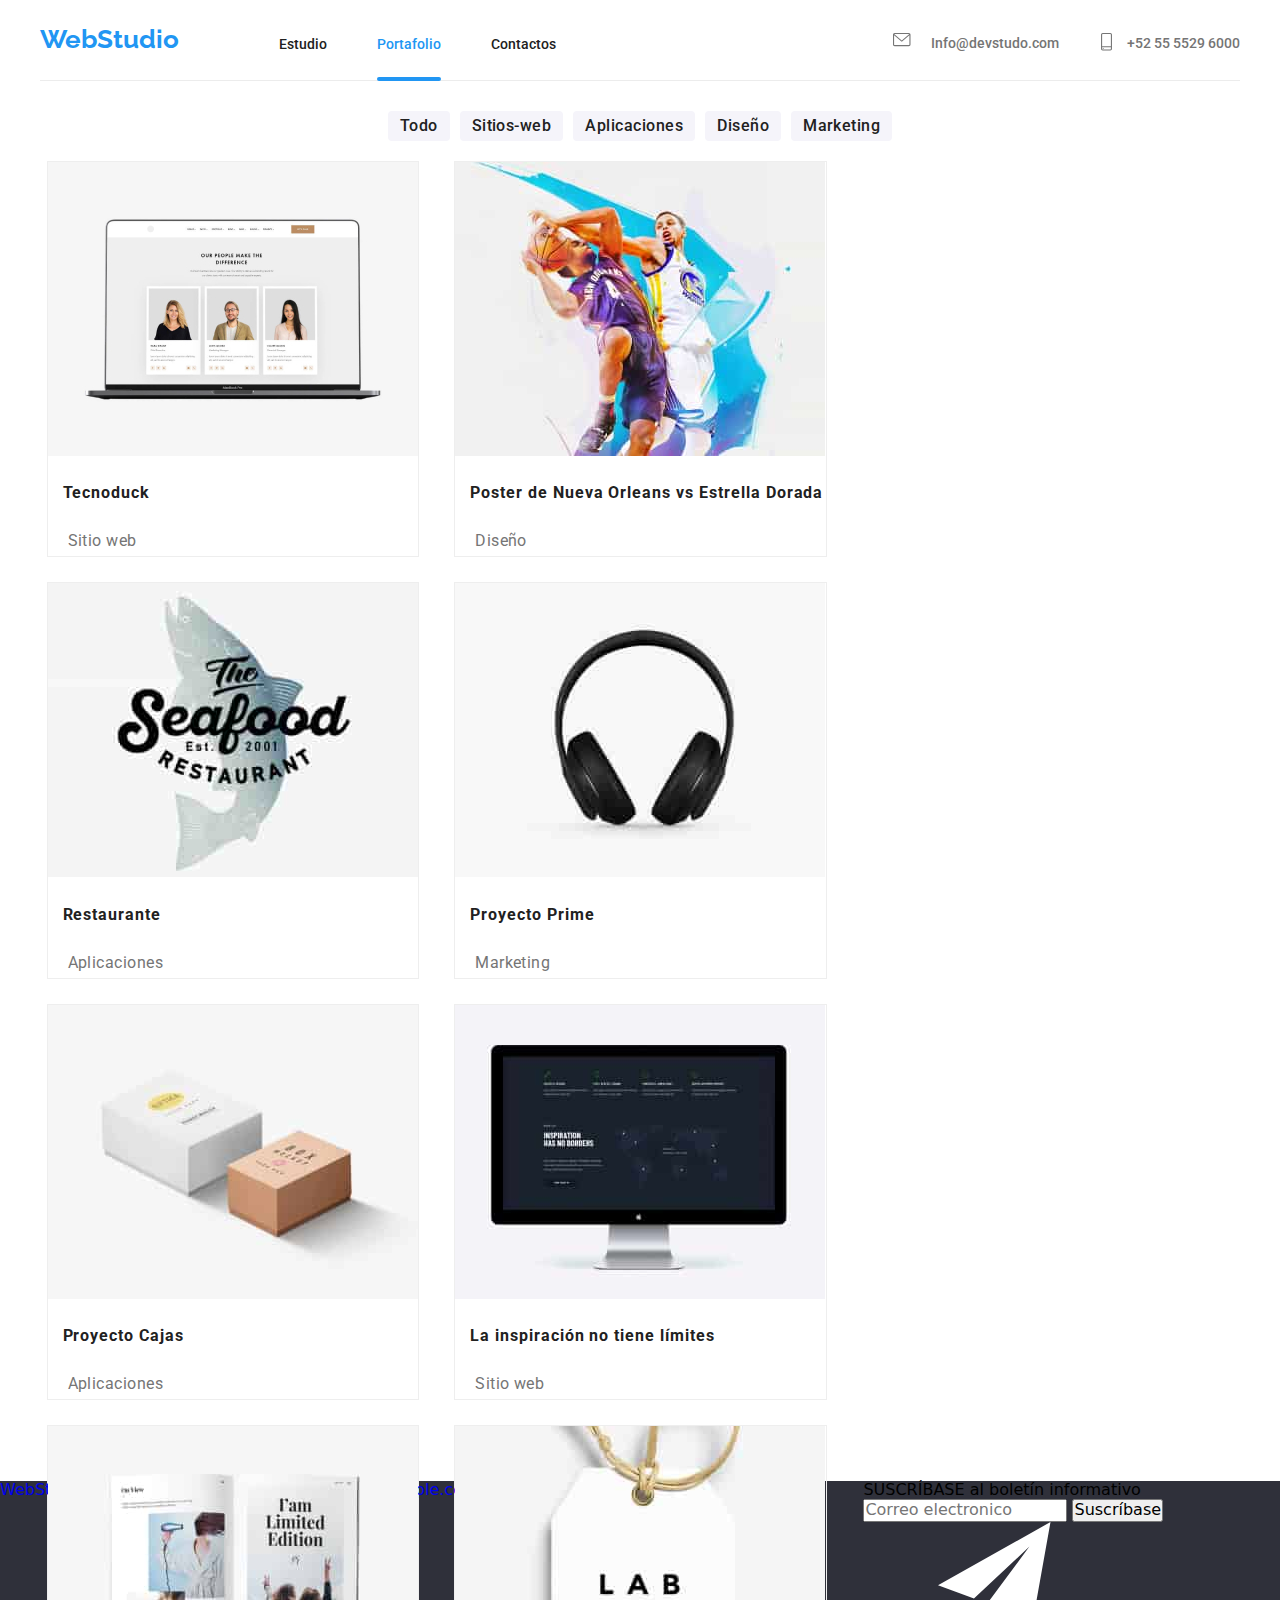
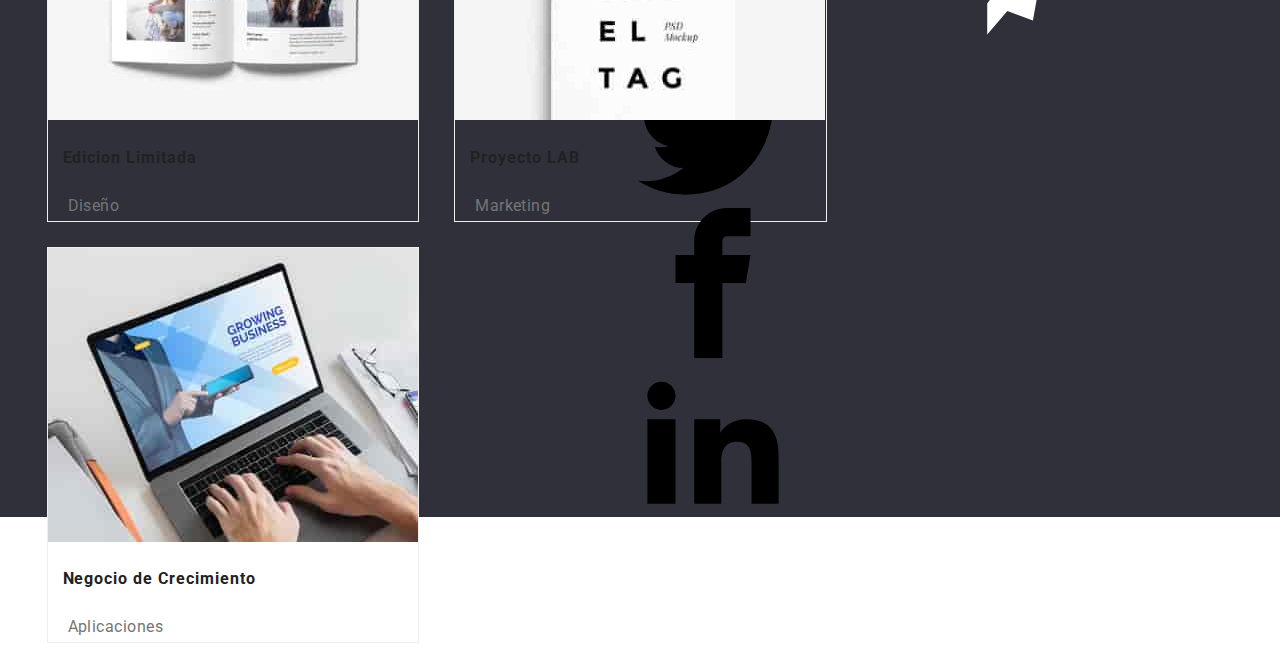
==== commit 2369edeb: "AL FIN" ====
--- a/Portafolio.html
+++ b/Portafolio.html
@@ -22,17 +22,13 @@
     </head>
 
     <body>
-        <!-- ENCABEZADO -->
 
         <header>
-        <!-- LINK WEBSTUDIO -->
 
         <section class="Hero">
             <div class="Hero__Header-Container">
             <nav class="Hero__Nav-container">
                 <a class="Hero__Web-Studio" href="#"> WebStudio </a>
-
-                <!-- ENCABEZADO DE LAS LISTAS -->
 
                 <ul class="Hero__list-nav">
                 <li>
@@ -95,8 +91,6 @@
         </section>
         </header>
 
-        <!-- FUNCION DE Buttons__botonES EN LA PAG  -->
-
         <main>
         <section class="contenedor-all-main">
             <section class="Buttons">
@@ -125,8 +119,6 @@
             </div>
             </section>
 
-            <!-- IMAGENES CON SU TITULO Y DESCRIPCION -->
-
             <section class="Cards">
             <div class="contenedor">
                 <ul class="Cards__img-2">
@@ -386,24 +378,18 @@
         </section>
         </main>
 
-        <!-- Inicio del cierre de la pag -->
-
         <footer>
-        <!-- Seccion del footer -->
 
         <section class="TimeOut">
             <div class="TimeOut__container">
             <div>
                 <ul>
-                <!-- LINK DE WEBSTUDIO ABAJO -->
 
                 <li>
                     <a class="TimeOut__web-studio" href="#">WebStudio </a>
                 </li>
                 </ul>
             </div>
-
-            <!-- DIRECCION -->
 
             <div class="TimeOut__direccion">
                 <ul>
@@ -413,8 +399,6 @@
                 </ul>
             </div>
 
-            <!-- TELEFONO, MAIL Y ID DE ANCLAJE "telefono" -->
-
             <div class="TimeOut__email">
                 <ul>
                 <li>
@@ -433,8 +417,6 @@
                 </ul>
             </div>
             </div>
-
-            <!-- REDES SOCIALES -->
 
             <section class="TimeOut__ubi">
             <div>
@@ -511,7 +493,9 @@
             </form>
             </div>
         </section>
+
         </footer>
+
     </body>
 
-</html>
+</html>--- a/css/style.css
+++ b/css/style.css
@@ -35,3 +35,4 @@
     padding: 47 0;
     margin: 0 auto;
 }
+
--- a/css/main.min.css
+++ b/css/main.min.css
@@ -1 +1 @@
-@import"https://fonts.googleapis.com/css2?family=Open+Sans:ital,wght@0,300;0,400;0,500;0,600;0,700;0,800;1,300;1,400;1,500;1,600;1,700;1,800&family=Raleway:ital,wght@0,100;0,200;0,300;0,400;0,500;0,600;0,700;0,800;0,900;1,100;1,200;1,300;1,400;1,500;1,600;1,700;1,800;1,900&family=Roboto:ital,wght@0,100;0,300;0,400;0,500;0,700;0,900;1,100;1,300;1,400;1,500;1,700;1,900&display=swap";:root{--color-primario: #2196F3;--color-secundario: #212121;--color-terciario: #757575;--color-cuaternario: #ECECEC;--color-quintario: rgba(47, 48, 58, 0.8);--color-sexto: #FFFFFF;--color-septimo: #AFB1B8;--color-fondo-solutions: #2F303A;--color-blanco-second: #F5F4FA}*{text-decoration:none;list-style:none;box-sizing:border-box}body{overflow-x:hidden;margin:0;padding:0}header{margin:0 auto;width:1200px;max-width:1600px;border-bottom:1px solid var(--color-cuaternario)}.container ul{display:flex;flex-wrap:nowrap;justify-content:center}.Hero,.Solutions,.Benefits,.Dedication,.Team,.TimeOut{padding:47 0;margin:0 auto}.customers{padding:0 auto;margin:0 auto}.Hero__Header-Container{display:flex;justify-content:space-between;align-items:center;width:100%;margin:auto;height:80px}.Hero__Header-Container .Hero__Nav-container{display:flex;gap:100px;align-items:center;height:100%}.Hero__Header-Container .Hero__list-nav{display:flex;gap:25px;margin-top:10px}.Hero__Header-Container .Hero__Web-Studio{font-family:"Raleway",sans-serif;font-weight:700;font-size:26px;letter-spacing:3%;text-align:center;text-decoration:none;color:var(--color-primario)}.Hero__Header-Container .Hero__Estudio{display:flex;font-family:"Roboto",sans-serif;font-size:14px;font-weight:500;line-height:1.14px;letter-spacing:16%;color:var(--color-primario);position:relative}.Hero__Header-Container .Hero__Estudio:hover,.Hero__Header-Container .Hero__Estudio:focus{color:var(--color-primario)}.Hero__Header-Container .Hero__Estudio::after{content:"";position:absolute;top:33px;left:0;width:100%;height:4px;background-color:var(--color-primario);border-radius:5px}.Hero__Header-Container .Hero__Portafolio,.Hero__Header-Container .Hero__Contactos{display:flex;font-family:"Roboto",sans-serif;font-size:14px;font-weight:500;line-height:1.14px;letter-spacing:16%;color:var(--color-secundario)}.Hero__Header-Container .Hero__Estudio:hover,.Hero__Header-Container .Hero__Portafolio:hover,.Hero__Header-Container .Hero__Contactos:hover,.Hero__Header-Container .Hero__Estudio:focus,.Hero__Header-Container .Hero__Portafolio:focus,.Hero__Header-Container .Hero__Contactos:focus{color:var(--color-primario)}.Hero__Header-Container .Hero__contacts-nav{margin-left:auto;display:flex;gap:20px;align-items:center}.Hero__Header-Container .Hero__mail1,.Hero__Header-Container .Hero__telf{font-family:"Roboto",sans-serif;font-size:14px;font-weight:500;line-height:1.14px;letter-spacing:16%;text-align:left;color:var(--color-terciario)}.Hero__Header-Container .Hero__telf-container,.Hero__Header-Container .Hero__mail-container{display:flex;align-items:center}.Hero__Header-Container .Hero__icon{width:35px;height:35px;stroke-width:0;stroke:currentColor;align-self:flex-start;margin-bottom:-20px;fill:var(--color-terciario)}.Hero__Header-Container .Hero__mail-icon:hover svg.Hero__icon use,.Hero__Header-Container .Hero__mail-icon:focus svg.Hero__icon use,.Hero__Header-Container .Hero__telf-icon:hover svg.Hero__icon use,.Hero__Header-Container .Hero__telf-icon:focus svg.Hero__icon use{fill:var(--color-primario);color:var(--color-primario);text-decoration:none}.Hero__Header-Container .Hero__mail-container:hover .Hero__icon,.Hero__Header-Container .Hero__mail-container:hover .Hero__mail1,.Hero__Header-Container .Hero__telf-container:hover .Hero__icon,.Hero__Header-Container .Hero__telf-container:hover .Hero__telf,.Hero__Header-Container .Hero__mail-container:focus .Hero__icon,.Hero__Header-Container .Hero__mail-container:focus .Hero__mail1,.Hero__Header-Container .Hero__telf-container:focus .Hero__icon,.Hero__Header-Container .Hero__telf-container:focus .Hero__telf,.Hero__Header-Container .Hero__mail1:hover .Hero__icon,.Hero__Header-Container .Hero__mail1:focus .Hero__icon,.Hero__Header-Container .Hero__telf:hover .Hero__icon,.Hero__Header-Container .Hero__telf:focus .Hero__icon{color:var(--color-primario)}.Hero__Header-Container .Hero__mail1:hover,.Hero__Header-Container .Hero__mail1:focus,.Hero__Header-Container .Hero__telf:hover,.Hero__Header-Container .Hero__telf:focus,.Hero__Header-Container .Hero__mail1:active,.Hero__Header-Container .Hero__telf:active,.Hero__Header-Container .Hero__mail-container:active .Hero__icon,.Hero__Header-Container .Hero__mail-container:active .Hero__mail1,.Hero__Header-Container .Hero__telf-container:active .Hero__icon,.Hero__Header-Container .Hero__telf-container:active .Hero__telf{color:var(--color-primario)}.Hero__Header-Container .Hero__mail1:hover,.Hero__Header-Container .Hero__mail1:focus,.Hero__Header-Container .Hero__telf:hover,.Hero__Header-Container .Hero__telf:focus{color:var(--color-primario)}.Hero__Header-Container .Hero__mail1:active .Hero__icon use,.Hero__Header-Container .Hero__telf:active .Hero__icon use{fill:var(--color-primario);color:var(--color-primario)}.Hero__Header-Container .Hero__mail-icon:focus .Hero__icon use,.Hero__Header-Container .Hero__telf-icon:focus .Hero__icon use,.Hero__Header-Container .Hero__mail-container:focus .Hero__icon,.Hero__Header-Container .Hero__telf-container:focus .Hero__icon,.Hero__Header-Container .Hero__mail1:focus .Hero__icon,.Hero__Header-Container .Hero__telf:focus .Hero__icon{fill:var(--color-primario);color:var(--color-primario)}.Hero__Header-Container .Hero__Portafolio-2{display:flex;font-family:"Roboto",sans-serif;font-size:14px;font-weight:500;line-height:1.14px;letter-spacing:16%;color:var(--color-primario);position:relative}.Hero__Header-Container .Hero__Portafolio-2:hover{color:var(--color-primario)}.Hero__Header-Container .Hero__Portafolio-2:focus{color:var(--color-primario)}.Hero__Header-Container .Hero__Portafolio-2::after{content:"";position:absolute;top:33px;left:0;width:100%;height:4px;background-color:var(--color-primario);border-radius:5px}.Hero__Header-Container .Hero__Estudio-2,.Hero__Header-Container .Contactos-2{display:flex;font-family:"Roboto",sans-serif;font-size:14px;font-weight:500;line-height:1.14px;letter-spacing:16%;color:var(--color-secundario)}.Hero__Header-Container .Hero__Estudio-2:hover,.Hero__Header-Container .Hero__Portafolio-2:hover,.Hero__Header-Container .Contactos-2:hover{color:var(--color-primario)}.Hero__Header-Container .Hero__Estudio-2:focus,.Hero__Header-Container .Hero__Portafolio-2:focus,.Hero__Header-Container .Contactos-2:focus{color:var(--color-primario)}.Solutions .Solutions__container{background-color:var(--color-fondo-solutions);background-image:url(./image/Imagen\ \(10\).jpg);background-repeat:no-repeat;background-position:center;background-size:cover;display:flex;flex-direction:column;justify-content:center;align-items:center;margin:auto;max-width:1600px;height:600px}.Solutions .Solutions__container .Solutions__title{font-family:"Roboto";font-style:normal;font-weight:900;font-size:44px;line-height:60px;text-align:center;letter-spacing:.06em;text-transform:uppercase;color:#fff}.Solutions .Solutions__container .abrir{background-color:var(--color-primario);color:#fff;font-weight:700;font-size:16px;cursor:pointer;width:261px;height:50px;border:none;box-shadow:0 4px 4px rgba(0,0,0,.25);border-radius:5px;margin-top:20px}.Solutions .Solutions__container .modal__close{width:30px;height:30px;position:relative;bottom:25px;left:25px;float:right;font-size:28px;font-weight:bold;cursor:pointer;background:rgba(0,0,0,0);border:1px solid rgba(0,0,0,.1);border-radius:50%;display:flex;justify-content:center;align-items:center}.Solutions .Solutions__container .modal__close span{position:relative;top:-2px;left:0}.Solutions .Solutions__container .modal__close:hover,.Solutions .Solutions__container .modal__close:focus{color:var(--color-primario);text-decoration:none;cursor:pointer}.Solutions .Solutions__container .backdrop.is-hidden{visibility:hidden;opacity:0;pointer-events:none}.Solutions .Solutions__container .backdrop{position:fixed;top:0;left:0;width:100%;height:100%;background-color:rgba(0,0,0,.5);opacity:1;visibility:visible;transition:opacity 250ms cubic-bezier(0.4, 0, 0.2, 1),visibility 250ms cubic-bezier(0.4, 0, 0.2, 1);z-index:1}.Solutions .Solutions__container .modal{position:relative;bottom:80px;background-color:#fff;margin:10% auto;padding:40px;border:1px solid rgba(30,71,255,.22);width:528px;height:581px}.Solutions .Solutions__container .modal__header{width:448px;height:23px;font-family:"Roboto";font-style:normal;font-weight:700;font-size:20px;line-height:23px;text-align:center;letter-spacing:.03em;color:var(--color-secundario)}.Solutions .Solutions__container .modal__item_Firts{position:relative;top:15px}.Solutions .Solutions__container .modal__label{font-family:"Roboto";font-style:normal;font-weight:400;font-size:12px;line-height:14px;letter-spacing:.01em;color:var(--color-terciario);position:relative;top:10px}.Solutions .Solutions__container .modal__input{width:100%;height:40px;display:block;border:1px solid rgba(33,33,33,.2);border-radius:4px;margin-top:10px;padding-left:45px}.Solutions .Solutions__container .modal__input:hover,.Solutions .Solutions__container .modal__input:focus{border-color:var(--color-primario)}.Solutions .Solutions__container .modal__input:hover+svg use,.Solutions .Solutions__container .modal__input:focus+svg use{fill:var(--color-primario)}.Solutions .Solutions__container .modal__icon_People{width:44px;height:44px;position:relative;bottom:33px;left:10px}.Solutions .Solutions__container .modal__item_Second{position:relative;bottom:30px}.Solutions .Solutions__container .modal__icon_Telf{width:44px;height:44px;position:relative;bottom:30px;left:10px}.Solutions .Solutions__container .modal__item_Third{position:relative;bottom:75px}.Solutions .Solutions__container .modal__icon_Mail{width:44px;height:44px;position:relative;bottom:32px;left:10px}.Solutions .Solutions__container .modal__item_Forth{position:relative;bottom:125px}.Solutions .Solutions__container .modal__label_Coment{font-family:"Roboto";font-style:normal;font-weight:400;font-size:12px;line-height:14px;letter-spacing:.01em;color:var(--color-terciario);position:relative;top:10px}.Solutions .Solutions__container .modal__textarea{width:100%;height:96px;display:block;border:1px solid rgba(163,63,63,.2);border-radius:4px;margin-top:10px;padding:15px;resize:none}.Solutions .Solutions__container textarea:hover,.Solutions .Solutions__container textarea:focus{border-color:var(--color-primario)}.Solutions .Solutions__container ::-webkit-input-placeholder{font-family:"Roboto";font-style:normal;font-weight:400;font-size:12px;line-height:14px;letter-spacing:.01em;color:rgba(117,117,117,.5)}.Solutions .Solutions__container .modal__item_Fifth{position:relative;bottom:115px}.Solutions .Solutions__container .modal__Check_Coment{font-family:"Roboto";font-style:normal;font-weight:400;font-size:14px;line-height:24px;letter-spacing:.03em;color:var(--color-terciario);display:flex;width:400.62px;height:24px;position:relative;left:50px}.Solutions .Solutions__container .modal__checkbox{width:16px;height:15px;position:relative;top:25px;left:25px;background-color:#fff;border-radius:.05em;overflow:hidden;position:relative;top:-16px;width:15px;height:16px}.Solutions .Solutions__container .modal__item_Sixth input{font-family:"Roboto";font-style:normal;font-weight:700;font-size:16px;line-height:30px;letter-spacing:.06em;color:#fff;display:flex;justify-content:center;width:200px;height:50px;color:#fff;background:#188ce8;box-shadow:0px 4px 4px rgba(0,0,0,.15);border-radius:4px;border:none;position:relative;bottom:105px;left:25%}.Benefits .Benefits__container{width:1200px;margin:auto;display:flex;margin-top:100px;flex-wrap:wrap}.Benefits .Benefits__container .Benefits__txt{width:1200px;margin:auto;display:flex;margin-top:10px}.Benefits .Benefits__container .Benefits__txt_Firts{width:270px;vertical-align:top;margin-right:30px;margin-bottom:30px;margin-top:15px}.Benefits .Benefits__container .Benefits__txt_Firts h2{font-family:"Roboto",sans-serif;font-weight:400px;font-size:14px;line-height:24px;letter-spacing:3%}.Benefits .Benefits__container .Benefits__txt_Firts p{font-family:"Roboto",sans-serif;font-weight:400px;font-size:14px;line-height:24px;letter-spacing:3%;color:var(--color-terciario)}.Benefits .Benefits__container .Benefits__svg-container{display:flex;align-items:center;justify-content:center;background:var(--color-cuaternario);border-radius:4px;width:270px;height:75%;margin-right:30px;margin-bottom:30px;margin-top:15px}.Benefits .Benefits__container .Benefits__svg-container:hover{border:1px solid var(--color-primario)}.Dedication{overflow:hidden}.Dedication .container{text-align:center;width:100%;margin:0 auto}.Dedication .Dedication__title h2{font-family:"Roboto";font-style:normal;font-weight:700;font-size:36px;line-height:42px;text-align:center;letter-spacing:.03em;color:var(--color-secundario)}.Dedication .Dedication__item{margin:15px;width:373px;height:323px;margin-top:80px}.Dedication .dedication__text{background-color:var(--color-quintario);width:373px;height:70px;display:flex;align-items:center;justify-content:center;position:relative;bottom:73px;font-family:"Roboto";font-style:normal;font-weight:700;font-size:14px;line-height:16px;text-align:center;letter-spacing:.03em;text-transform:uppercase;color:var(--color-sexto)}.Team{display:flex;justify-content:center;width:100%}.Team .container{text-align:center;margin-top:80px;background-color:var(--color-cuaternario);width:1600px}.Team .team__title_ourT h2{font-family:"Roboto";font-style:normal;font-weight:700;font-size:36px;line-height:42px;text-align:center;letter-spacing:.03em;padding-top:20px;color:var(--color-secundario);margin-top:20px}.Team .team__item{display:flex;border:.1px solid #ccc;margin:11px;box-shadow:0px 1px 3px;margin-top:40px}.Team .team__item img{margin-bottom:5px}.Team .team__name{font-family:"Roboto";font-style:normal;font-weight:500;font-size:16px;line-height:19px;color:var(--color-secundario);margin-top:25px}.Team .team__role{font-family:"Roboto";font-style:normal;font-weight:400;font-size:16px;line-height:19px;letter-spacing:.03em;color:var(--color-terciario);margin-top:15px}.Team .team__social{margin-top:25px;margin-left:5px}.Team .team__social-item{border-radius:100%;width:44px;height:44px;margin:5px}.Team .team__social-item:hover .icono-item{fill:var(--color-sexto)}.Team .team__social-item:hover,.Team .team__social-item:focus{background-color:var(--color-primario)}.Team .team__social-item a:focus{width:44px;height:44px;border-radius:100%;fill:var(--color-sexto);background-color:#188ce8;outline:none}.Team .team__social-item a:focus .icono-item{fill:#fff}.Team .icono-item{display:inline-block;width:22px;height:22px;align-items:center;stroke-width:0;stroke:currentColor;fill:var(--color-septimo)}.Team .team__social-item a{width:100%;height:100%;display:flex;justify-content:center;align-items:center}.customers{width:1200px;height:400px;display:flex;justify-content:center;align-items:center}.customers .customers__texto{width:100%;height:162px;margin-top:70px}.customers .customers__title h2{font-family:"Roboto";font-style:normal;font-weight:700;font-size:36px;line-height:42px;text-align:center;letter-spacing:.03em;color:var(--color-secundario)}.customers .customers__fondo_Svg{width:1200px;margin-top:-70px}.customers .customers__fondo_Svg{box-sizing:border-box;width:170px;height:81px;border:1px solid var(--color-septimo);border-radius:4px;margin-left:30px}.customers .customers__fondo_Svg:hover{box-sizing:border-box;width:170px;height:81px;border:1px solid var(--color-primario);border-radius:4px}.customers .customers__container_Svg{width:100%;display:flex;align-items:center;justify-content:center;margin-left:-20px}.customers .customers__icn{stroke-width:0;stroke:currentColor;fill:var(--color-septimo)}.customers .customers__icn:hover{fill:var(--color-primario)}.TimeOut{background-color:var(--color-fondo-solutions);width:100%;max-width:1600px;height:252px;display:flex;flex-direction:column;justify-content:space-between;align-items:center;margin-top:0 auto;border-top:1px solid var(--color-terciario)}.TimeOut .TimeOut__container{position:relative;top:50px;display:flex;flex-direction:column;align-items:center;margin-left:-950px;width:100%}.TimeOut .TimeOut__web-studio{font-family:"Raleway",sans-serif;font-weight:700;font-size:26px;letter-spacing:3%;text-align:center;text-decoration:none;color:var(--color-primario);position:relative;bottom:10px}.TimeOut ul li{display:flex;align-items:center;margin-left:35px}.TimeOut .TimeOut__direccion p{font-family:"Roboto";font-style:normal;font-weight:400;font-size:14px;line-height:24px;letter-spacing:.03em;color:var(--color-sexto);width:200px}.TimeOut .TimeOut__email a,.TimeOut .TimeOut__telefono a{font-family:"Roboto";font-style:normal;font-weight:400;font-size:14px;line-height:24px;letter-spacing:.03em;color:rgba(255,255,255,.6);width:200px}.TimeOut .TimeOut__direccion p:hover,.TimeOut .TimeOut__email a:hover,.TimeOut .TimeOut__telefono a:hover{color:var(--color-primario)}.TimeOut .TimeOut__direccion p:focus,.TimeOut .TimeOut__email a:focus,.TimeOut .TimeOut__telefono a:focus{color:var(--color-primario)}.TimeOut .TimeOut__ubi{display:flex;align-items:center;position:relative;top:130px}.TimeOut .TimeOut__encuentranosEn{font-family:"Roboto";font-style:normal;font-weight:700;font-size:14px;line-height:16px;letter-spacing:.03em;text-transform:uppercase;color:var(--color-sexto);float:right;margin-right:380px;margin-top:-195px}.TimeOut .TimeOut__svg-container-footer{width:306px;height:80px;margin-top:-160px;margin-left:-70px;border-radius:100%}.TimeOut .TimeOut__back_itemFooter{width:44px;height:44px}.TimeOut .TimeOut__back_itemFooter a{display:flex;justify-content:center;align-items:center;width:100%;height:100%;padding:5px;border-radius:100%;background:rgba(255,255,255,.1);outline:none}.TimeOut .TimeOut__back_itemFooter:hover{background-color:var(--color-primario);border-radius:100%}.TimeOut .TimeOut__social-icons{list-style:none;display:flex}.TimeOut .TimeOut__social-icons li{margin-right:-20px}.TimeOut .TimeOut__icono_item{display:inline-block;width:22px;height:22px;stroke-width:0;stroke:currentColor;fill:#fff;align-self:center}.TimeOut .TimeOut__back_itemFooter a:focus{display:flex;width:100%;height:100%;border-radius:100%;background-color:#188ce8;outline:none}.TimeOut .TimeOut__modal{display:flex;flex-direction:column;position:relative;bottom:100px;left:300px;top:-60px}.TimeOut .TimeOut__modal_label{font-family:"Roboto";font-style:normal;font-weight:700;font-size:14px;line-height:16px;letter-spacing:.03em;text-transform:uppercase;color:var(--color-sexto);display:flex;flex-direction:column;position:relative;right:100px}.TimeOut .TimeOut__modal_ForInput{width:358px;height:50px;border:1px solid rgba(255,255,255,.3);filter:drop-shadow(0px 4px 4px rgba(0, 0, 0, 0.15));border-radius:4px;margin-top:25px;padding-left:10px;background-color:rgba(255,255,255,0);position:relative;right:100px}.TimeOut .TimeOut__modal_ForInput::placeholder{font-family:"Roboto";font-style:normal;font-weight:400;font-size:16px;line-height:20px;display:flex;align-items:center;letter-spacing:.03em;color:rgba(255,255,255,.6)}.TimeOut .TimeOut__submit{font-family:"Roboto";font-style:normal;font-weight:700;font-size:16px;line-height:30px;letter-spacing:.06em;color:#fff;display:flex;justify-content:center;width:200px;height:50px;color:#fff;background:var(--color-primario);box-shadow:0px 4px 4px rgba(0,0,0,.15);border-radius:4px;border:none;position:relative;bottom:50px;left:280px;padding-right:30px}.TimeOut .TimeOut__modal_SubSvg{width:30px;height:30px;position:relative;bottom:85px;left:420px}.TimeOut .TimeOut__modal_ForInput:focus{color:var(--color-primario)}.Buttons .container .Buttons__boton button{font-family:"Roboto";font-style:normal;font-weight:500;font-size:16px;line-height:30px;text-align:center;letter-spacing:.03em;color:var(--color-secundario);background:var(--color-blanco-second);border-radius:4px;margin:5px;cursor:pointer;border:0px;margin-top:30px;padding-left:12px;padding-right:12px}.Buttons .Buttons__boton button:focus{background-color:var(--color-primario);color:var(--color-sexto);box-shadow:0px 3px 1px rgba(0,0,0,.1),0px 1px 2px rgba(0,0,0,.08),0px 2px 2px rgba(0,0,0,.12);outline:none}.Buttons .Buttons__boton button:hover{background-color:var(--color-primario);color:var(--color-sexto);box-shadow:0px 3px 1px rgba(0,0,0,.1),0px 1px 2px rgba(0,0,0,.08),0px 2px 2px rgba(0,0,0,.12)}.Cards .contenedor .Cards__texto-imagen h2{font-family:"Roboto";font-style:normal;font-weight:700;font-size:18px;line-height:36px;letter-spacing:.06em;color:var(--color-secundario);text-align:left;margin-left:20px;margin-top:15px}.Cards .contenedor .Cards__texto-imagen h2{font-family:"Roboto";font-style:normal;font-weight:700;font-size:16px;line-height:36px;letter-spacing:.06em;color:var(--color-secundario);text-align:left;margin-left:15px;margin-top:15px}.Cards .contenedor .Cards__texto-imagen p{font-family:"Roboto";font-style:normal;font-weight:400;font-size:16px;line-height:30px;letter-spacing:.03em;color:var(--color-terciario);text-align:left;margin-left:20px;margin-top:15px}.Cards .contenedor .Cards__img-2 .Cards__overlay{position:relative;overflow:hidden}.Cards .contenedor .Cards__img-2 .Cards__overlay-txt{font-family:"Roboto";font-style:normal;font-weight:400;font-size:18px;line-height:28px;letter-spacing:.03em;color:var(--color-sexto);background-color:rgba(33,150,243,.9);width:100%;height:100%;position:absolute;top:1px;left:0px;padding:87px 20px;display:flex;align-items:center;transform:translateY(100%);transition:transform ease-in .25s}.Cards .contenedor:hover .Cards__img-2 .Cards__overlay-txt{transform:translateY(0%)}/*# sourceMappingURL=main.min.css.map */+@import"https://fonts.googleapis.com/css2?family=Open+Sans:ital,wght@0,300;0,400;0,500;0,600;0,700;0,800;1,300;1,400;1,500;1,600;1,700;1,800&family=Raleway:ital,wght@0,100;0,200;0,300;0,400;0,500;0,600;0,700;0,800;0,900;1,100;1,200;1,300;1,400;1,500;1,600;1,700;1,800;1,900&family=Roboto:ital,wght@0,100;0,300;0,400;0,500;0,700;0,900;1,100;1,300;1,400;1,500;1,700;1,900&display=swap";:root{--color-primario: #2196F3;--color-secundario: #212121;--color-terciario: #757575;--color-cuaternario: #ECECEC;--color-quintario: rgba(47, 48, 58, 0.8);--color-sexto: #FFFFFF;--color-septimo: #AFB1B8;--color-fondo-solutions: #2F303A;--color-blanco-second: #F5F4FA}*{text-decoration:none;list-style:none;box-sizing:border-box}body{overflow-x:hidden;margin:0;padding:0}header{margin:0 auto;width:1200px;border-bottom:1px solid var(--color-cuaternario)}.container ul{display:flex;flex-wrap:nowrap;justify-content:center}.Hero,.Solutions,.Benefits,.Dedication,.Team,.TimeOut{padding:47 0;margin:0 auto}.customers{padding:0 auto;margin:0 auto}.Hero__Header-Container{display:flex;justify-content:space-between;height:80px}.Hero__Header-Container .Hero__Nav-container{display:flex;gap:100px;align-items:center;height:100%}.Hero__Header-Container .Hero__list-nav{display:flex;gap:50px;margin-top:10px}.Hero__Header-Container .Hero__Web-Studio{font-family:"Raleway",sans-serif;font-weight:700;font-size:26px;letter-spacing:3%;text-align:center;text-decoration:none;color:var(--color-primario)}.Hero__Header-Container .Hero__SSP{color:rgba(37,35,35,.637)}.Hero__Header-Container .Hero__Estudio{display:flex;font-family:"Roboto",sans-serif;font-size:14px;font-weight:500;line-height:1.14px;letter-spacing:16%;color:var(--color-primario);position:relative}.Hero__Header-Container .Hero__Estudio:hover,.Hero__Header-Container .Hero__Estudio:focus{color:var(--color-primario);transition:fill 250ms cubic-bezier(0.4, 0, 0.2, 1)}.Hero__Header-Container .Hero__Estudio::after{content:"";position:absolute;top:33px;left:0;width:100%;height:4px;background-color:var(--color-primario);border-radius:5px}.Hero__Header-Container .Hero__Portafolio,.Hero__Header-Container .Hero__Contactos{display:flex;font-family:"Roboto",sans-serif;font-size:14px;font-weight:500;line-height:1.14px;letter-spacing:16%;color:var(--color-secundario)}.Hero__Header-Container .Hero__Estudio:hover,.Hero__Header-Container .Hero__Portafolio:hover,.Hero__Header-Container .Hero__Contactos:hover,.Hero__Header-Container .Hero__Estudio:focus,.Hero__Header-Container .Hero__Portafolio:focus,.Hero__Header-Container .Hero__Contactos:focus{color:var(--color-primario);transition:fill 250ms cubic-bezier(0.4, 0, 0.2, 1)}.Hero__Header-Container .Hero__contacts-nav{display:flex;gap:30px;align-items:center}.Hero__Header-Container .Hero__mail1,.Hero__Header-Container .Hero__telf{font-family:"Roboto",sans-serif;font-size:14px;font-weight:500;line-height:1.14px;letter-spacing:16%;text-align:left;color:var(--color-terciario)}.Hero__Header-Container .Hero__telf-container,.Hero__Header-Container .Hero__mail-container{display:flex;align-items:center}.Hero__Header-Container .Hero__icon{width:35px;height:35px;stroke-width:0;stroke:currentColor;align-self:flex-start;margin-bottom:-20px;fill:var(--color-terciario)}.Hero__Header-Container .Hero__mail-icon:hover svg.Hero__icon use,.Hero__Header-Container .Hero__mail-icon:focus svg.Hero__icon use,.Hero__Header-Container .Hero__telf-icon:hover svg.Hero__icon use,.Hero__Header-Container .Hero__telf-icon:focus svg.Hero__icon use{fill:var(--color-primario);color:var(--color-primario);text-decoration:none;transition:fill 250ms cubic-bezier(0.4, 0, 0.2, 1)}.Hero__Header-Container .Hero__mail-container:hover .Hero__icon,.Hero__Header-Container .Hero__mail-container:hover .Hero__mail1,.Hero__Header-Container .Hero__telf-container:hover .Hero__icon,.Hero__Header-Container .Hero__telf-container:hover .Hero__telf,.Hero__Header-Container .Hero__mail-container:focus .Hero__icon,.Hero__Header-Container .Hero__mail-container:focus .Hero__mail1,.Hero__Header-Container .Hero__telf-container:focus .Hero__icon,.Hero__Header-Container .Hero__telf-container:focus .Hero__telf,.Hero__Header-Container .Hero__mail1:hover .Hero__icon,.Hero__Header-Container .Hero__mail1:focus .Hero__icon,.Hero__Header-Container .Hero__telf:hover .Hero__icon,.Hero__Header-Container .Hero__telf:focus .Hero__icon{color:var(--color-primario)}.Hero__Header-Container .Hero__mail1:hover,.Hero__Header-Container .Hero__mail1:focus,.Hero__Header-Container .Hero__telf:hover,.Hero__Header-Container .Hero__telf:focus,.Hero__Header-Container .Hero__mail1:active,.Hero__Header-Container .Hero__telf:active,.Hero__Header-Container .Hero__mail-container:active .Hero__icon,.Hero__Header-Container .Hero__mail-container:active .Hero__mail1,.Hero__Header-Container .Hero__telf-container:active .Hero__icon,.Hero__Header-Container .Hero__telf-container:active .Hero__telf{color:var(--color-primario)}.Hero__Header-Container .Hero__mail1:hover,.Hero__Header-Container .Hero__mail1:focus,.Hero__Header-Container .Hero__telf:hover,.Hero__Header-Container .Hero__telf:focus{color:var(--color-primario)}.Hero__Header-Container .Hero__mail1:active .Hero__icon use,.Hero__Header-Container .Hero__telf:active .Hero__icon use{fill:var(--color-primario);color:var(--color-primario);transition:fill 250ms cubic-bezier(0.4, 0, 0.2, 1)}.Hero__Header-Container .Hero__mail-icon:focus .Hero__icon use,.Hero__Header-Container .Hero__telf-icon:focus .Hero__icon use,.Hero__Header-Container .Hero__mail-container:focus .Hero__icon,.Hero__Header-Container .Hero__telf-container:focus .Hero__icon,.Hero__Header-Container .Hero__mail1:focus .Hero__icon,.Hero__Header-Container .Hero__telf:focus .Hero__icon{fill:var(--color-primario);color:var(--color-primario);transition:fill 250ms cubic-bezier(0.4, 0, 0.2, 1)}.Hero__Header-Container .Hero__Portafolio-2{display:flex;font-family:"Roboto",sans-serif;font-size:14px;font-weight:500;line-height:1.14px;letter-spacing:16%;color:var(--color-primario);position:relative}.Hero__Header-Container .Hero__Portafolio-2:hover{color:var(--color-primario);transition:fill 250ms cubic-bezier(0.4, 0, 0.2, 1)}.Hero__Header-Container .Hero__Portafolio-2:focus{color:var(--color-primario)}.Hero__Header-Container .Hero__Portafolio-2::after{content:"";position:absolute;top:33px;left:0;width:100%;height:4px;background-color:var(--color-primario);border-radius:5px}.Hero__Header-Container .Hero__Estudio-2,.Hero__Header-Container .Contactos-2{display:flex;font-family:"Roboto",sans-serif;font-size:14px;font-weight:500;line-height:1.14px;letter-spacing:16%;color:var(--color-secundario)}.Hero__Header-Container .Hero__Estudio-2:hover,.Hero__Header-Container .Hero__Portafolio-2:hover,.Hero__Header-Container .Contactos-2:hover{color:var(--color-primario);transition:fill 250ms cubic-bezier(0.4, 0, 0.2, 1)}.Hero__Header-Container .Hero__Estudio-2:focus,.Hero__Header-Container .Hero__Portafolio-2:focus,.Hero__Header-Container .Contactos-2:focus{color:var(--color-primario);transition:fill 250ms cubic-bezier(0.4, 0, 0.2, 1)}@media only screen and (min-width: 320px)and (max-width: 767px){.Hero__Web-Studio{position:relative;left:30px}.Hero__Header-Container .Hero__list-nav{display:none}.Hero__Header-Container .Hero__contacts-nav{display:none}header{margin:0 auto;width:480.99px;border-bottom:1px solid var(--color-cuaternario)}}@media only screen and (min-width: 768px)and (max-width: 1199px){.Hero__Web-Studio{position:relative;left:15px}.Hero__contacts-nav{flex-direction:column;gap:10px;margin-top:10px}.Hero__telf{position:relative;right:10px}header{margin:0 auto;width:767px;border-bottom:1px solid var(--color-cuaternario)}}.Solutions .Solutions__container{background-color:var(--color-fondo-solutions);background-image:url(./image/Imagen\ \(10\).jpg);background-repeat:no-repeat;background-position:center;background-size:cover;display:flex;flex-direction:column;justify-content:center;align-items:center;max-width:100%;height:600px}.Solutions .Solutions__container .Solutions__title{font-family:"Roboto";font-style:normal;font-weight:900;font-size:34px;line-height:60px;text-align:center;letter-spacing:.06em;text-transform:uppercase;color:#fff}.Solutions .Solutions__container .abrir{background-color:var(--color-primario);color:#fff;font-weight:700;font-size:16px;cursor:pointer;width:261px;height:50px;border:none;box-shadow:0 4px 4px rgba(0,0,0,.25);border-radius:5px;margin-top:20px}.Solutions .Solutions__container .modal__close{width:30px;height:30px;position:relative;bottom:25px;left:25px;float:right;font-size:28px;font-weight:bold;cursor:pointer;background:rgba(0,0,0,0);border:1px solid rgba(0,0,0,.1);border-radius:50%;display:flex;justify-content:center;align-items:center}.Solutions .Solutions__container .modal__close span{position:relative;top:-2px;left:0}.Solutions .Solutions__container .modal__close:hover,.Solutions .Solutions__container .modal__close:focus{color:var(--color-primario);text-decoration:none;cursor:pointer}.Solutions .Solutions__container .backdrop.is-hidden{visibility:hidden;opacity:0;pointer-events:none}.Solutions .Solutions__container .backdrop{position:fixed;top:0;left:0;width:100%;height:100%;background-color:rgba(0,0,0,.5);opacity:1;visibility:visible;transition:opacity 250ms cubic-bezier(0.4, 0, 0.2, 1),visibility 250ms cubic-bezier(0.4, 0, 0.2, 1);z-index:1}.Solutions .Solutions__container .modal{position:relative;bottom:80px;background-color:#fff;margin:10% auto;padding:40px;border:1px solid rgba(30,71,255,.22);width:528px;height:581px}.Solutions .Solutions__container .modal__header{width:448px;height:23px;font-family:"Roboto";font-style:normal;font-weight:700;font-size:20px;line-height:23px;text-align:center;letter-spacing:.03em;color:var(--color-secundario)}.Solutions .Solutions__container .modal__item_Firts{position:relative;top:15px}.Solutions .Solutions__container .modal__label{font-family:"Roboto";font-style:normal;font-weight:400;font-size:12px;line-height:14px;letter-spacing:.01em;color:var(--color-terciario);position:relative;top:10px}.Solutions .Solutions__container .modal__input{width:100%;height:40px;display:block;border:1px solid rgba(33,33,33,.2);border-radius:4px;margin-top:10px;padding-left:45px}.Solutions .Solutions__container .modal__input:hover,.Solutions .Solutions__container .modal__input:focus{border-color:var(--color-primario)}.Solutions .Solutions__container .modal__input:hover+svg use,.Solutions .Solutions__container .modal__input:focus+svg use{fill:var(--color-primario)}.Solutions .Solutions__container .modal__icon_People{width:44px;height:44px;position:relative;bottom:33px;left:10px}.Solutions .Solutions__container .modal__item_Second{position:relative;bottom:30px}.Solutions .Solutions__container .modal__icon_Telf{width:44px;height:44px;position:relative;bottom:30px;left:10px}.Solutions .Solutions__container .modal__item_Third{position:relative;bottom:75px}.Solutions .Solutions__container .modal__icon_Mail{width:44px;height:44px;position:relative;bottom:32px;left:10px}.Solutions .Solutions__container .modal__item_Forth{position:relative;bottom:125px}.Solutions .Solutions__container .modal__label_Coment{font-family:"Roboto";font-style:normal;font-weight:400;font-size:12px;line-height:14px;letter-spacing:.01em;color:var(--color-terciario);position:relative;top:10px}.Solutions .Solutions__container .modal__textarea{width:100%;height:96px;display:block;border:1px solid rgba(163,63,63,.2);border-radius:4px;margin-top:10px;padding:15px;resize:none}.Solutions .Solutions__container textarea:hover,.Solutions .Solutions__container textarea:focus{border-color:var(--color-primario)}.Solutions .Solutions__container ::-webkit-input-placeholder{font-family:"Roboto";font-style:normal;font-weight:400;font-size:12px;line-height:14px;letter-spacing:.01em;color:rgba(117,117,117,.5)}.Solutions .Solutions__container .modal__item_Fifth{position:relative;bottom:115px}.Solutions .Solutions__container .modal__Check_Coment{font-family:"Roboto";font-style:normal;font-weight:400;font-size:14px;line-height:24px;letter-spacing:.03em;color:var(--color-terciario);display:flex;width:400.62px;height:24px;position:relative;left:50px}.Solutions .Solutions__container .modal__checkbox{width:16px;height:15px;position:relative;top:25px;left:25px;background-color:#fff;border-radius:.05em;overflow:hidden;position:relative;top:-16px;width:15px;height:16px}.Solutions .Solutions__container .modal__item_Sixth input{font-family:"Roboto";font-style:normal;font-weight:700;font-size:16px;line-height:30px;letter-spacing:.06em;color:#fff;display:flex;justify-content:center;width:200px;height:50px;color:#fff;background:#188ce8;box-shadow:0px 4px 4px rgba(0,0,0,.15);border-radius:4px;border:none;position:relative;bottom:105px;left:25%}@media only screen and (min-width: 320px)and (max-width: 767px){.Solutions .Solutions__container{width:100%;background-image:url(./image/hero-mobile.jpg)}.Solutions .Solutions__container .abrir{width:40%}.Solutions .Solutions__container .modal{width:85%}.Solutions .Solutions__container .modal__close{position:relative;top:0%}.Solutions .Solutions__container .modal__Check_Coment{display:flex;width:80%}.Solutions .Solutions__container .modal__checkbox{position:relative;left:2%}.Solutions .Solutions__container .modal__item_Sixth input{position:relative;bottom:70px;left:20%}}@media only screen and (min-width: 768px)and (max-width: 1199px){.Solutions .Solutions__container{width:100%;height:400px;background-image:url(./image/hero-tablet.jpg)}.Solutions__title{width:50%}.modal{position:relative;bottom:80px;background-color:#fff;margin:10% auto;padding:40px;border:1px solid rgba(30,71,255,.22);width:450px;height:609px}}.Benefits .Benefits__container{width:1200px;margin:auto;display:flex;margin-top:100px;flex-wrap:wrap}.Benefits .Benefits__container .Benefits__txt{width:1200px;margin:auto;display:flex;margin-top:10px}.Benefits .Benefits__container .Benefits .Benefits__container ul{flex-basis:calc(50% - 30px);margin-bottom:30px}.Benefits .Benefits__container .Benefits__txt_Firts{width:270px;vertical-align:top;margin-right:30px;margin-bottom:30px;margin-top:15px}.Benefits .Benefits__container .Benefits__txt_Firts h2{font-family:"Roboto",sans-serif;font-weight:400px;font-size:14px;line-height:24px;letter-spacing:3%}.Benefits .Benefits__container .Benefits__txt_Firts p{font-family:"Roboto",sans-serif;font-weight:400px;font-size:14px;line-height:24px;letter-spacing:3%;color:var(--color-terciario)}.Benefits .Benefits__container .Benefits__svg-container{display:flex;align-items:center;justify-content:center;background:var(--color-cuaternario);border-radius:4px;width:270px;height:75%;margin-right:30px;margin-bottom:30px;margin-top:15px}@media only screen and (min-width: 320px)and (max-width: 767px){.Benefits .Benefits__container{width:100%;padding:0 20px;justify-content:center;flex-wrap:wrap}.Benefits .Benefits__container .Benefits__txt_Firts{text-align:left;width:380px}.Benefits .Benefits__container .Benefits__svg-container{width:95%;height:120px}.Benefits svg{position:relative;left:25px}}@media only screen and (min-width: 768px)and (max-width: 1199px){.Benefits .Benefits__container{width:100%;padding:0 20px;justify-content:center;flex-wrap:wrap}.Benefits .Benefits__container .Benefits__txt_Firts{text-align:left;flex-basis:calc((100% - 30px)/2)}.Benefits .Benefits__container .Benefits__svg-container{width:95%;height:120px}.Benefits svg{position:relative;left:25px}}.Dedication{overflow:hidden}.Dedication .container{text-align:center;width:100%;margin:0 auto}.Dedication .Dedication__title h2{font-family:"Roboto";font-style:normal;font-weight:700;font-size:36px;line-height:42px;text-align:center;letter-spacing:.03em;color:var(--color-secundario)}.Dedication .Dedication__item{margin:15px;width:373px;height:323px;margin-top:80px}.Dedication .dedication__text{background-color:var(--color-quintario);width:373px;height:70px;display:flex;align-items:center;justify-content:center;position:relative;bottom:73px;font-family:"Roboto";font-style:normal;font-weight:700;font-size:14px;line-height:16px;text-align:center;letter-spacing:.03em;text-transform:uppercase;color:var(--color-sexto)}@media only screen and (min-width: 320px)and (max-width: 767px){.Dedication{display:none}}@media only screen and (min-width: 768px)and (max-width: 1199px){.Dedication{display:none}}.Team{display:flex;justify-content:center}.Team .container{text-align:center;margin-top:80px;background-color:var(--color-cuaternario);width:100%;height:600px}.Team .team__title_ourT h2{font-family:"Roboto";font-style:normal;font-weight:700;font-size:36px;line-height:42px;text-align:center;letter-spacing:.03em;padding-top:20px;color:var(--color-secundario)}.Team .team__item{display:flex;border:.1px solid #ccc;margin:10px;box-shadow:0px 1px 0px;margin-top:40px}.Team .team__card img{width:290px;height:290px}.Team .team__name{font-family:"Roboto";font-style:normal;font-weight:500;font-size:16px;line-height:19px;color:var(--color-secundario);margin-top:25px}.Team .team__role{font-family:"Roboto";font-style:normal;font-weight:400;font-size:16px;line-height:19px;letter-spacing:.03em;color:var(--color-terciario);margin-top:15px}.Team .team__social{margin-top:25px}.Team .team__social-item{border-radius:100%;width:44px;height:44px;margin:5px}.Team .team__social-item:hover .icono-item{fill:var(--color-sexto)}.Team .team__social-item:hover,.Team .team__social-item:focus{background-color:var(--color-primario)}.Team .team__social-item a:focus{width:44px;height:44px;border-radius:100%;fill:var(--color-sexto);background-color:#188ce8;outline:none}.Team .team__social-item a:focus .icono-item{fill:#fff}.Team .icono-item{display:inline-block;width:22px;height:22px;align-items:center;stroke-width:0;stroke:currentColor;fill:var(--color-septimo)}.Team .team__social-item a{width:100%;height:100%;display:flex;justify-content:center;align-items:center}@media only screen and (min-width: 320px)and (max-width: 767px){.Team .container{width:768px;height:100%}.Team .team__container_items{flex-wrap:wrap}}@media only screen and (min-width: 768px)and (max-width: 1199px){.Team .container{width:100%;height:100%}.Team .team__container_items{flex-wrap:wrap}}.customers{margin:0 auto;padding:47px 0}.customers .customers__container_Svg{width:1200px;margin:0 auto;align-items:center}.customers .customers__background-svg{display:flex;justify-content:space-between}.customers .customers__fondo_Svg{width:170px;height:81px;border:1px solid var(--color-septimo);border-radius:4px;margin-bottom:30px}.customers .customers__fondo_Svg:hover{box-sizing:border-box;border:1px solid var(--color-primario);border-radius:4px}.customers .customers__icn{width:170px;height:81px;fill:var(--color-septimo)}.customers .customers__texto{width:100%;height:162px}.customers .customers__title{font-family:"Roboto";font-style:normal;font-weight:700;font-size:36px;line-height:42px;text-align:center;letter-spacing:.03em;color:var(--color-secundario);margin-bottom:50px}.customers .customers__icn:hover{fill:var(--color-primario)}@media only screen and (min-width: 320px)and (max-width: 767px){.customers .customers__container_Svg{display:flex;justify-content:center;width:100%}.customers__background-svg{flex-wrap:wrap;width:90%}.customers .customers__fondo_Svg{width:200px}.customers__container_Svg svg{position:relative;left:20px;width:100%}}@media only screen and (min-width: 768px)and (max-width: 1199px){.customers .customers__container_Svg{display:flex;justify-content:center;width:100%;padding:15px}.customers__background-svg{flex-wrap:wrap;width:738px}.customers .customers__fondo_Svg{width:226px}.customers__container_Svg svg{position:relative;left:30px;width:226px}}.TimeOut{display:flex;background-color:var(--color-fondo-solutions);padding:0px 0px;margin:0 auto}.TimeOut .TimeOut__container{width:1200px;display:flex;margin-left:auto;margin-right:auto}.TimeOut .footer-webstudio{font-family:"Raleway",sans-serif;font-weight:700;font-size:26px;letter-spacing:3%;text-align:center;text-decoration:none;color:var(--color-primario)}.TimeOut .TimeOut__address{color:var(--color-sexto);line-height:1.7;font-style:normal;width:232px}.TimeOut .TimeOut__contact{color:var(--color-sexto);line-height:1.7;opacity:60%}.TimeOut .TimeOut__contact:hover,.TimeOut .TimeOut__contact:focus{color:var(--color-primario);line-height:1.7;opacity:60%}.TimeOut .find-us__text-element{font-style:normal;font-weight:700;letter-spacing:.03em;color:var(--color-sexto);margin:0px 0px}.TimeOut .TimeOut__social-container{width:206px;height:44px;display:flex;gap:10px}.TimeOut .TimeOut__social-media{width:44px;height:44px;fill:var(--color-sexto);align-items:left;background-color:rgba(255,255,255,.1);border-radius:100%;flex-basis:calc((100% - 30px)/4)}.TimeOut .TimeOut__social-media:hover,.TimeOut .TimeOut__social-media:focus{background-color:var(--color-primario);border-radius:100%;width:44px;height:44px;cursor:pointer}.TimeOut .TimeOut__subscription{display:flex;margin:72px 0px 0px 93px;width:575px;height:86px}.TimeOut .subscription__text{font-style:normal;font-weight:700;letter-spacing:.03em;color:var(--color-sexto);display:block}.TimeOut .subscription__email-box{width:358px;height:50px;border-radius:4px;border:1px solid rgba(255,255,255,.3);padding-left:10px;filter:drop-shadow(0px 4px 4px rgba(0, 0, 0, 0.15));background-color:rgba(255,255,255,0);margin:18px 12px 0px 0px;color:var(--color-sexto)}.TimeOut .subscription-submit{width:200px;height:50px;font-weight:700;font-size:16px;background-color:var(--color-primario);box-shadow:0px 4px 4px rgba(0,0,0,.15);border-radius:4px;color:var(--color-sexto);border:none;padding-right:30px;cursor:pointer}.TimeOut .subscription__submit-logo{width:30px;height:30px;position:relative;left:515px;bottom:35px}.TimeOut__generalinfo{margin:60px 70px 47px 0px;padding:0px 0px;width:250px;line-height:1.7}.TimeOut__find-us{display:flex;flex-direction:column;width:206px;margin:72px 0px 0px 0px;gap:20px}@media only screen and (min-width: 320px)and (max-width: 767px){.TimeOut{width:100%}.TimeOut .TimeOut__container{width:480px;height:605px}.TimeOut__generalinfo{position:relative;left:130px;text-align:center}.TimeOut__find-us{width:206px;margin:72px 0px 0px 0px;gap:20px;display:flex;position:relative;top:200px;left:-140px}.TimeOut .find-us__text-element{position:relative;left:20px}.TimeOut__subscription{position:relative;top:325px;left:-450px}.TimeOut .subscription__text{position:relative;left:-50px}.TimeOut .subscription__email-box{width:400px;position:relative;left:-100px}.TimeOut .subscription-submit{width:200px;position:relative;top:20px;left:5px}.TimeOut .subscription__submit-logo{position:relative;top:33px;left:-45px}}@media only screen and (min-width: 768px)and (max-width: 1199px){.TimeOut .TimeOut__container{width:768px;height:500px}.TimeOut__generalinfo{text-align:center}.TimeOut__find-us{width:206px;margin:72px 0px 0px 0px;gap:20px;display:flex;position:relative;left:200px}.TimeOut__subscription{position:relative;top:200px;left:-350px}.TimeOut .subscription__email-box{width:550px;position:relative;left:-120px}.TimeOut .subscription-submit{width:200px;position:relative;top:20px;left:50px}.TimeOut .subscription__submit-logo{position:relative;top:35px;left:-5px}}.Buttons .container .Buttons__boton button{font-family:"Roboto";font-style:normal;font-weight:500;font-size:16px;line-height:30px;text-align:center;letter-spacing:.03em;color:var(--color-secundario);background:var(--color-blanco-second);border-radius:4px;margin:5px;cursor:pointer;border:0px;margin-top:30px;padding-left:12px;padding-right:12px}.Buttons .Buttons__boton button:focus{background-color:var(--color-primario);color:var(--color-sexto);box-shadow:0px 3px 1px rgba(0,0,0,.1),0px 1px 2px rgba(0,0,0,.08),0px 2px 2px rgba(0,0,0,.12);outline:none}.Buttons .Buttons__boton button:hover{background-color:var(--color-primario);color:var(--color-sexto);box-shadow:0px 3px 1px rgba(0,0,0,.1),0px 1px 2px rgba(0,0,0,.08),0px 2px 2px rgba(0,0,0,.12)}.Cards .contenedor .Cards__texto-imagen h2{font-family:"Roboto";font-style:normal;font-weight:700;font-size:18px;line-height:36px;letter-spacing:.06em;color:var(--color-secundario);text-align:left;margin-left:20px;margin-top:15px}.Cards .contenedor .Cards__texto-imagen h2{font-family:"Roboto";font-style:normal;font-weight:700;font-size:16px;line-height:36px;letter-spacing:.06em;color:var(--color-secundario);text-align:left;margin-left:15px;margin-top:15px}.Cards .contenedor .Cards__texto-imagen p{font-family:"Roboto";font-style:normal;font-weight:400;font-size:16px;line-height:30px;letter-spacing:.03em;color:var(--color-terciario);text-align:left;margin-left:20px;margin-top:15px}.Cards .contenedor .Cards__img-2 .Cards__overlay{position:relative;overflow:hidden}.Cards .contenedor .Cards__img-2 .Cards__overlay-txt{font-family:"Roboto";font-style:normal;font-weight:400;font-size:18px;line-height:28px;letter-spacing:.03em;color:var(--color-sexto);background-color:rgba(33,150,243,.9);width:100%;height:100%;position:absolute;top:1px;left:0px;padding:87px 20px;display:flex;align-items:center;transform:translateY(100%);transition:transform ease-in .25s}.Cards .contenedor:hover .Cards__img-2 .Cards__overlay-txt{transform:translateY(0%)}.menu-toggle{position:relative;top:5px;right:40px;background-color:#fff;cursor:pointer;border:none;outline:none}.menu-toggle--absolute{position:absolute;top:10px;right:15px}.menu-mobile{margin-bottom:306px}.menu-mobile__item:not(:last-child){margin-bottom:32px}.menu-mobile__link{font-size:40px;line-height:1.17;letter-spacing:.02em;transition:color 250ms cubic-bezier(0.4, 0, 0.2, 1)}.menu-mobile__link:hover,.menu-mobile__link:focus{color:#2196f3}.menu-open{width:24px;height:24px;transition:fill 250ms cubic-bezier(0.4, 0, 0.2, 1)}.menu-open:hover,.menu-open:focus{fill:#2196f3}.menu-closed{width:19px;height:19px;transition:fill 250ms cubic-bezier(0.4, 0, 0.2, 1)}.menu-closed:hover,.menu-closed:focus{fill:#2196f3}.menu-container{position:fixed;top:0;left:0;width:100%;height:100vh;padding:48px 40px;background-color:#fff;z-index:1;transform:translateX(100%);transition:transform 500ms cubic-bezier(0.4, 0, 0.2, 1)}.menu-container.is-open{transform:translateX(0)}.contact-mobile{margin-bottom:64px}.contact-mobile__item:first-child{margin-bottom:32px}.contact-mobile__link{font-size:24px;line-height:1.17;letter-spacing:.02em;color:#757575;transition:color 250ms cubic-bezier(0.4, 0, 0.2, 1)}.contact-mobile__link:hover,.contact-mobile__link:focus{color:#2196f3}.contact-mobile__link--size{font-size:34px}.social-mobile{display:flex;gap:10px}.social-mobile__item:not(:last-child){border-right:1px solid rgba(33,33,33,.2);padding-right:10px}.social-mobile__link{font-weight:500;font-size:18px;line-height:1.22;letter-spacing:.02em;color:#2196f3}@media(min-width: 768px){.menu-toggle{display:none}}/*# sourceMappingURL=main.min.css.map */